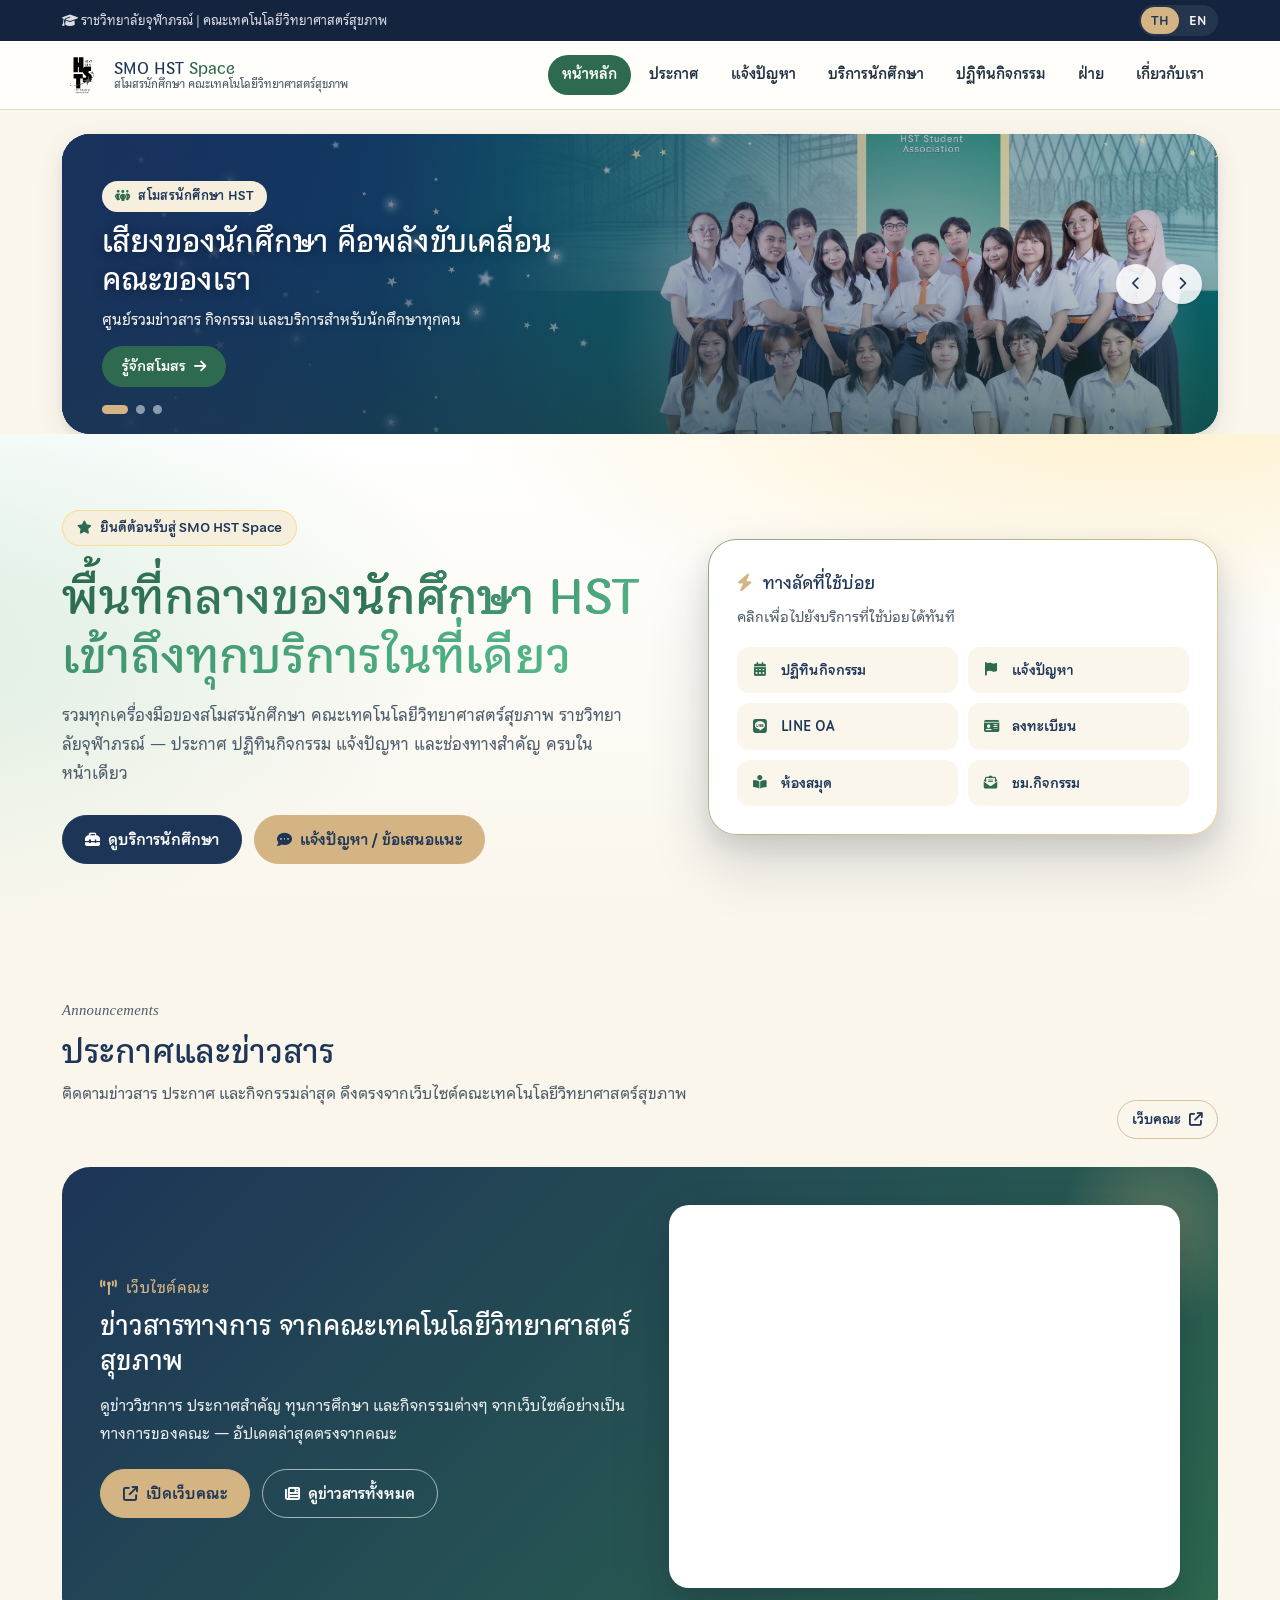
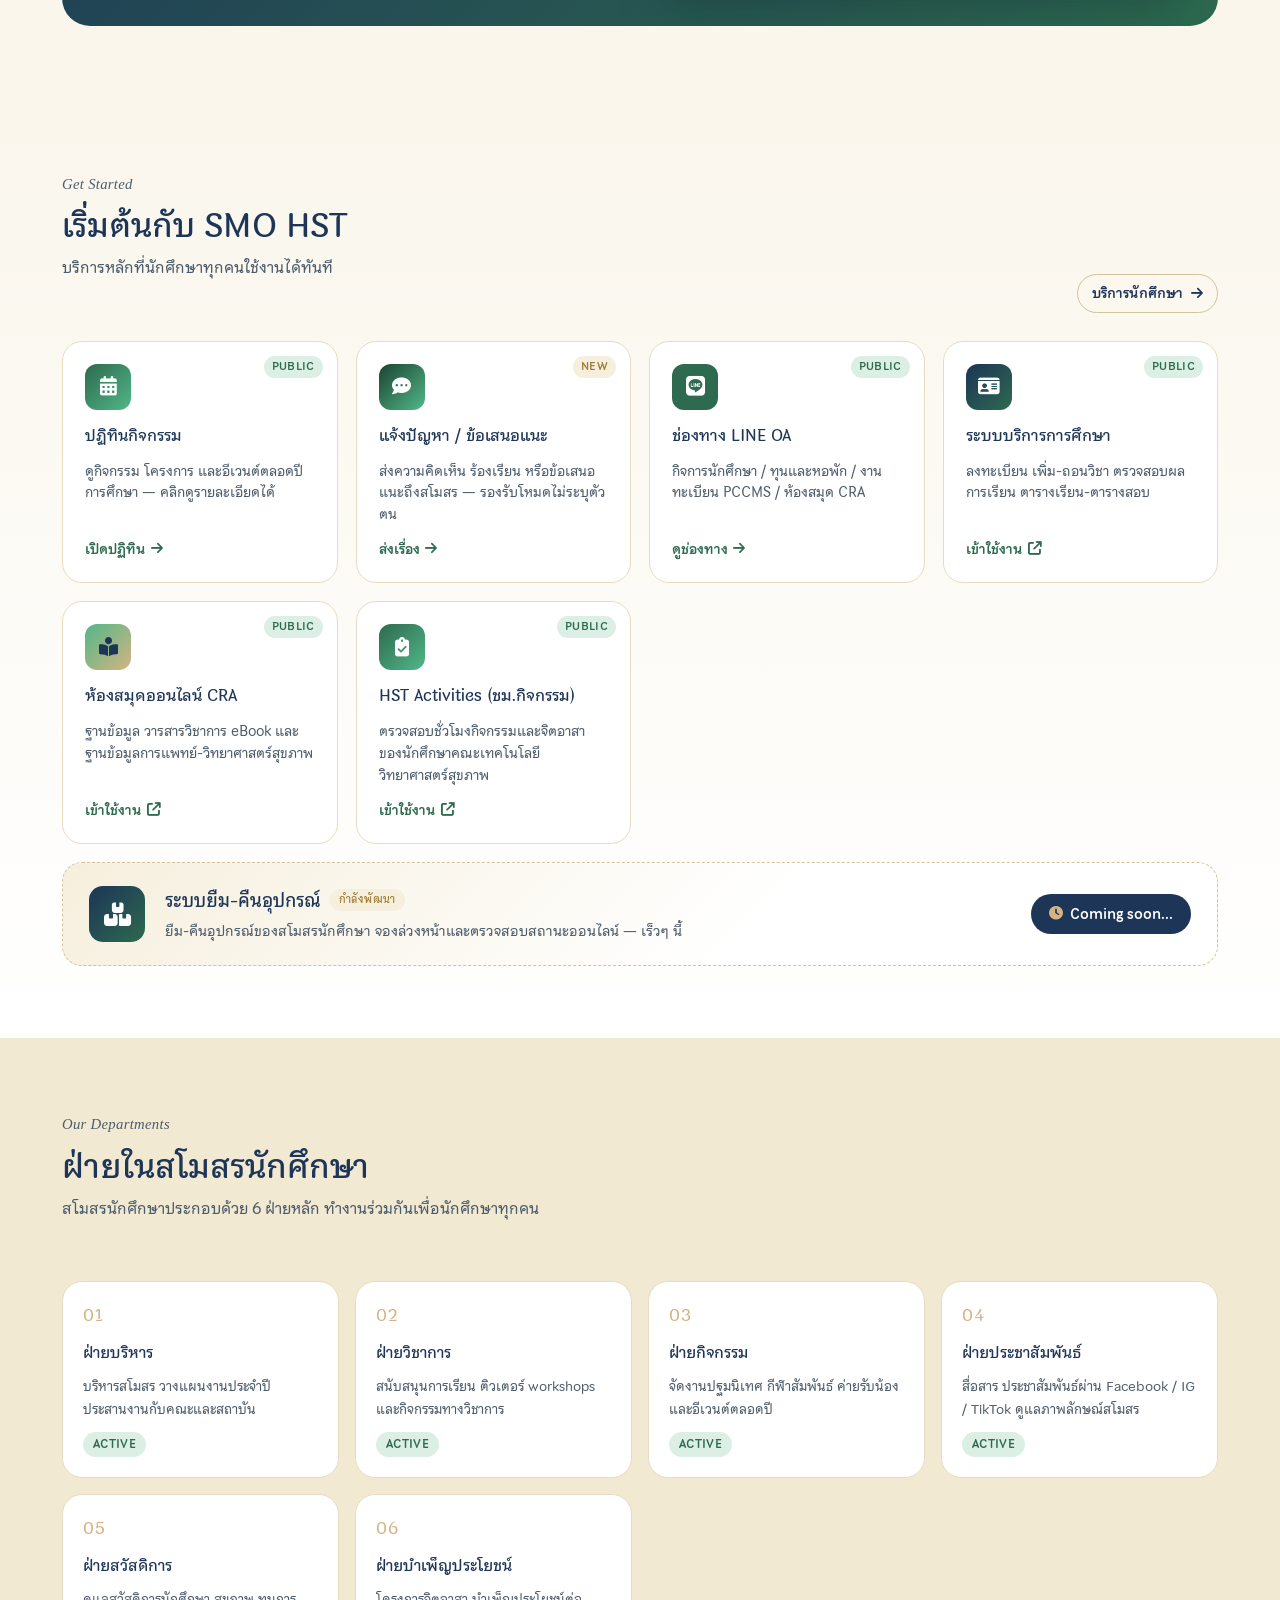
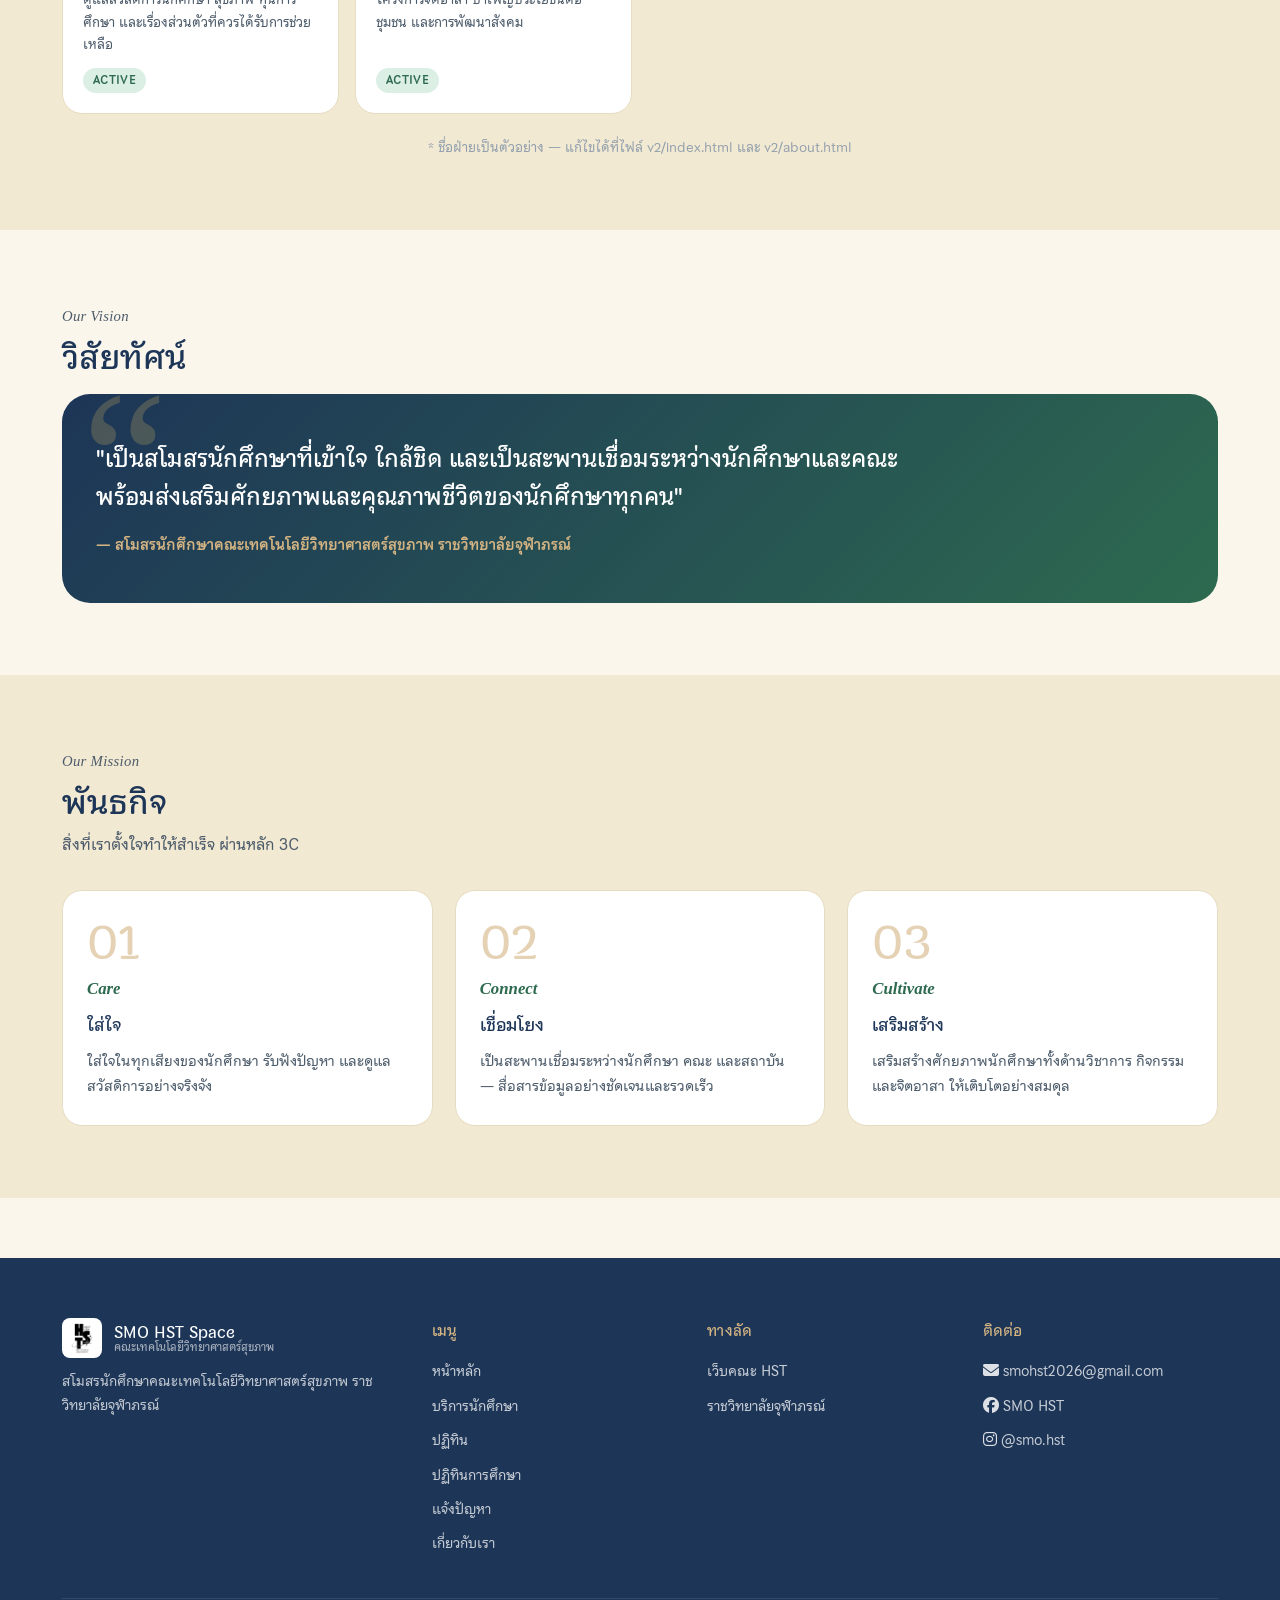
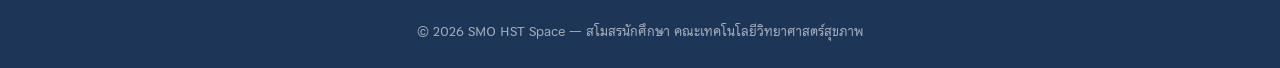
==== index.html @ af256c05 "Update asset paths and version numbers in index.html" ====
<!DOCTYPE html>
<html lang="th" data-lang="th">
<head>
  <meta charset="UTF-8" />
  <link rel="icon" type="image/png" href="assets/logo-smo-transparent.png" />
  <meta name="viewport" content="width=device-width, initial-scale=1.0" />
  <title>SMO HST Space — สโมสรนักศึกษา คณะเทคโนโลยีวิทยาศาสตร์สุขภาพ</title>
  <meta name="description" content="พอร์ทัลสโมสรนักศึกษา คณะเทคโนโลยีวิทยาศาสตร์สุขภาพ ราชวิทยาลัยจุฬาภรณ์ — ประกาศ เครื่องมือ ปฏิทินกิจกรรม และช่องทางแจ้งปัญหาถึงสโมสร" />
  <link rel="stylesheet" href="https://cdnjs.cloudflare.com/ajax/libs/font-awesome/6.4.2/css/all.min.css" />
  <link rel="stylesheet" href="css/portal.css?v=15" />
</head>
<body>

  <!-- ===== Ribbon (v1 link + lang) ===== -->
  <div class="ribbon">
    <div class="ribbon-inner">
      <span>
        <i class="fa-solid fa-graduation-cap"></i>
        <span class="th">ราชวิทยาลัยจุฬาภรณ์ | คณะเทคโนโลยีวิทยาศาสตร์สุขภาพ</span>
        <span class="en">Chulabhorn Royal Academy | Faculty of Health Science Technology</span>
      </span>
      <span style="display:flex; gap:14px; align-items:center;">
        <span class="ribbon-lang">
          <button data-lang-btn="th" class="active">TH</button>
          <button data-lang-btn="en">EN</button>
        </span>
      </span>
    </div>
  </div>

  <!-- ===== Header / Nav ===== -->
  <header class="portal-header">
    <div class="portal-nav">
      <a href="index.html" class="brand">
        <img src="assets/logo-smo-transparent.png" alt="SMO HST" />
        <span class="brand-text">
          <strong>SMO HST <span style="color:var(--green);">Space</span></strong>
          <small class="th">สโมสรนักศึกษา คณะเทคโนโลยีวิทยาศาสตร์สุขภาพ</small>
          <small class="en">Student Association, Faculty of HST</small>
        </span>
      </a>
      <nav class="nav-links" id="navLinks">
        <a href="index.html"><span class="th">หน้าหลัก</span><span class="en">Home</span></a>
        <a href="#announcements"><span class="th">ประกาศ</span><span class="en">Announcements</span></a>
        <a href="contact.html"><span class="th">แจ้งปัญหา</span><span class="en">Report</span></a>
        <a href="tools.html"><span class="th">บริการนักศึกษา</span><span class="en">Services</span></a>
        <a href="activities.html"><span class="th">ปฏิทินกิจกรรม</span><span class="en">Activities</span></a>
        <a href="#departments"><span class="th">ฝ่าย</span><span class="en">Departments</span></a>
        <a href="about.html"><span class="th">เกี่ยวกับเรา</span><span class="en">About</span></a>
      </nav>
      <button class="menu-btn" id="menuBtn" aria-label="Menu"><i class="fa-solid fa-bars"></i></button>
    </div>
  </header>

  <!-- ===== COMPACT SLIDE BANNER ===== -->
  <div class="container" style="margin-top: 24px;">
    <div class="slide-banner" id="slideBanner" aria-roledescription="carousel">
      <div class="slide-track">

        <!-- Slide 1 -->
        <div class="slide-item active" style="background-image:url('assets/hero/slide1.jpg');">
          <div class="slide-caption">
            <span class="slide-tag"><i class="fa-solid fa-people-group"></i> <span class="th">สโมสรนักศึกษา HST</span><span class="en">SMO HST</span></span>
            <h3 class="th">เสียงของนักศึกษา คือพลังขับเคลื่อนคณะของเรา</h3>
            <h3 class="en">The Voice of Students Drives Our Faculty Forward</h3>
            <p class="th">ศูนย์รวมข่าวสาร กิจกรรม และบริการสำหรับนักศึกษาทุกคน</p>
            <p class="en">Your hub for news, activities, and services</p>
            <a href="about.html" class="slide-cta"><span class="th">รู้จักสโมสร</span><span class="en">About Us</span> <i class="fa-solid fa-arrow-right"></i></a>
          </div>
        </div>

        <!-- Slide 2 -->
        <div class="slide-item" style="background-image:url('assets/hero/slide2.jpg');">
          <div class="slide-caption">
            <span class="slide-tag"><i class="fa-solid fa-bullhorn"></i> <span class="th">ประกาศและข่าวสาร</span><span class="en">Announcements</span></span>
            <h3 class="th">ยินดีต้อนรับนักศึกษาใหม่ Dek'69</h3>
            <h3 class="en">Welcome, Dek'69 Freshmen</h3>
            <p class="th">สู่รั้วราชวิทยาลัยจุฬาภรณ์ คณะเทคโนโลยีวิทยาศาสตร์สุขภาพ</p>
            <p class="en">To the Faculty of Health Science Technology, CRA</p>
            <a href="#announcements" class="slide-cta"><span class="th">ดูประกาศ</span><span class="en">See Announcements</span> <i class="fa-solid fa-arrow-right"></i></a>
          </div>
        </div>

        <!-- Slide 3 -->
        <div class="slide-item" style="background-image:url('assets/hero/slide3.jpg');">
          <div class="slide-caption">
            <span class="slide-tag"><i class="fa-solid fa-calendar-days"></i> <span class="th">กิจกรรมและโครงการ</span><span class="en">Activities</span></span>
            <h3 class="th">ร่วมเป็นส่วนหนึ่งของกิจกรรมสโมสร</h3>
            <h3 class="en">Be Part of HST Activities</h3>
            <p class="th">ค่ายรับน้อง วิชาการ กีฬาสุขภาพสัมพันธ์ และบำเพ็ญประโยชน์ตลอดปี</p>
            <p class="en">Welcome camps, academics, sports, and volunteering</p>
            <a href="activities.html" class="slide-cta"><span class="th">ปฏิทินกิจกรรม</span><span class="en">Activity Calendar</span> <i class="fa-solid fa-arrow-right"></i></a>
          </div>
        </div>

      </div>

      <button class="slide-arrow slide-prev" aria-label="Previous"><i class="fa-solid fa-chevron-left"></i></button>
      <button class="slide-arrow slide-next" aria-label="Next"><i class="fa-solid fa-chevron-right"></i></button>
      <div class="slide-dots" role="tablist" aria-label="Slides">
        <button class="slide-dot active" aria-label="Slide 1"></button>
        <button class="slide-dot" aria-label="Slide 2"></button>
        <button class="slide-dot" aria-label="Slide 3"></button>
      </div>
    </div>
  </div>

  <!-- ===== HERO ===== -->
  <section class="hero">
    <div class="container">
      <div class="hero-inner">
        <div>
          <span class="hero-badge">
            <i class="fa-solid fa-star"></i>
            <span class="th">ยินดีต้อนรับสู่ SMO HST Space</span>
            <span class="en">Welcome to SMO HST Space</span>
          </span>
          <h1>
            <span class="th">พื้นที่กลางของ<span>นักศึกษา HST</span><br />เข้าถึงทุกบริการในที่เดียว</span>
            <span class="en">Your <span>HST</span> Central Hub<br />All services in one place</span>
          </h1>
          <p class="lead th">
            รวมทุกเครื่องมือของสโมสรนักศึกษา คณะเทคโนโลยีวิทยาศาสตร์สุขภาพ ราชวิทยาลัยจุฬาภรณ์ — ประกาศ ปฏิทินกิจกรรม แจ้งปัญหา และช่องทางสำคัญ ครบในหน้าเดียว
          </p>
          <p class="lead en">
            All essential SMO HST tools in one space — announcements, activity calendar, issue reporting, and quick links to services you use every day.
          </p>
          <div class="hero-actions">
            <a href="tools.html" class="btn btn-primary">
              <i class="fa-solid fa-toolbox"></i>
              <span class="th">ดูบริการนักศึกษา</span><span class="en">Student Services</span>
            </a>
            <a href="contact.html" class="btn btn-accent">
              <i class="fa-solid fa-comment-dots"></i>
              <span class="th">แจ้งปัญหา / ข้อเสนอแนะ</span><span class="en">Report / Feedback</span>
            </a>
          </div>
        </div>

        <!-- Quick-access card -->
        <div class="hero-card">
          <h3>
            <i class="fa-solid fa-bolt" style="color:var(--yellow); margin-right:6px;"></i>
            <span class="th">ทางลัดที่ใช้บ่อย</span>
            <span class="en">Quick Access</span>
          </h3>
          <p class="th">คลิกเพื่อไปยังบริการที่ใช้บ่อยได้ทันที</p>
          <p class="en">Jump to the services you use most</p>
          <div class="quick-grid">
            <a href="activities.html" class="quick-item">
              <i class="fa-solid fa-calendar-days"></i>
              <span class="th">ปฏิทินกิจกรรม</span><span class="en">Calendar</span>
            </a>
            <a href="contact.html" class="quick-item">
              <i class="fa-solid fa-flag"></i>
              <span class="th">แจ้งปัญหา</span><span class="en">Report</span>
            </a>
            <a href="tools.html#line-oa" class="quick-item">
              <i class="fa-brands fa-line" style="color:var(--green) !important;"></i>
              <span class="th">LINE OA</span><span class="en">LINE OA</span>
            </a>
            <a href="services.html#registration" class="quick-item">
              <i class="fa-solid fa-id-card"></i>
              <span class="th">ลงทะเบียน</span><span class="en">Register</span>
            </a>
            <a href="services.html#library" class="quick-item">
              <i class="fa-solid fa-book-open-reader"></i>
              <span class="th">ห้องสมุด</span><span class="en">Library</span>
            </a>
            <a href="services.html#email" class="quick-item">
              <i class="fa-solid fa-envelope-open-text"></i>
              <span class="th">ชม.กิจกรรม</span><span class="en">Activity hrs</span>
            </a>
          </div>
        </div>
      </div>
    </div>
  </section>

  <!-- ===== ANNOUNCEMENTS ===== -->
  <section class="section" id="announcements">
    <div class="container">
      <div class="section-header">
        <div>
          <span class="section-eyebrow">Announcements</span>
          <h2 class="section-heading th">ประกาศและข่าวสาร</h2>
          <h2 class="section-heading en">News &amp; Announcements</h2>
          <p class="section-sub th">ติดตามข่าวสาร ประกาศ และกิจกรรมล่าสุด ดึงตรงจากเว็บไซต์คณะเทคโนโลยีวิทยาศาสตร์สุขภาพ</p>
          <p class="section-sub en">Latest news and announcements, pulled directly from the Faculty website</p>
        </div>
        <a href="https://hst.cra.ac.th/" target="_blank" rel="noopener" class="btn btn-outline btn-sm">
          <span class="th">เว็บคณะ</span><span class="en">Faculty Site</span> <i class="fa-solid fa-arrow-up-right-from-square"></i>
        </a>
      </div>

      <!-- ดึงข่าวจากเว็บไซต์คณะ (embed) เหมือนเวอร์ชันแรก -->
      <div class="fac-news">
        <div class="fac-news-text">
          <h3 class="th"><i class="fa-solid fa-tower-broadcast"></i> เว็บไซต์คณะ</h3>
          <h3 class="en"><i class="fa-solid fa-tower-broadcast"></i> Faculty Website</h3>
          <h2 class="th">ข่าวสารทางการ จากคณะเทคโนโลยีวิทยาศาสตร์สุขภาพ</h2>
          <h2 class="en">Official News from the Faculty of Health Science Technology</h2>
          <p class="th">ดูข่าววิชาการ ประกาศสำคัญ ทุนการศึกษา และกิจกรรมต่างๆ จากเว็บไซต์อย่างเป็นทางการของคณะ — อัปเดตล่าสุดตรงจากคณะ</p>
          <p class="en">Academic news, official announcements, scholarships, and events — straight from the faculty's official website.</p>
          <div class="fac-news-cta">
            <a href="https://hst.cra.ac.th/" target="_blank" rel="noopener" class="btn btn-primary">
              <i class="fa-solid fa-arrow-up-right-from-square"></i>
              <span class="th">เปิดเว็บคณะ</span><span class="en">Visit Faculty Site</span>
            </a>
            <a href="news.html" class="btn btn-outline">
              <i class="fa-solid fa-newspaper"></i>
              <span class="th">ดูข่าวสารทั้งหมด</span><span class="en">All News</span>
            </a>
          </div>
        </div>

        <div class="fac-news-frame" id="frameFaculty">
          <div class="frame-fallback">
            <i class="fa-solid fa-globe"></i>
            <p class="th"><strong>กำลังโหลดเว็บคณะ...</strong></p>
            <p class="en"><strong>Loading faculty site...</strong></p>
            <p class="th" style="font-size:0.85rem; margin-top:8px;">หากไม่แสดงผล <a href="https://hst.cra.ac.th/" target="_blank" rel="noopener" style="color:var(--green); font-weight:700;">คลิกที่นี่ →</a></p>
            <p class="en" style="font-size:0.85rem; margin-top:8px;">If not loading, <a href="https://hst.cra.ac.th/" target="_blank" rel="noopener" style="color:var(--green); font-weight:700;">click here →</a></p>
          </div>
          <iframe
            src="https://hst.cra.ac.th/"
            title="HST Faculty Website"
            loading="lazy"
            referrerpolicy="no-referrer-when-downgrade"
            sandbox="allow-same-origin allow-scripts allow-popups">
          </iframe>
        </div>
      </div>
    </div>
  </section>

  <!-- ===== START WITH SMO (Tools overview) ===== -->
  <section class="section" style="background: linear-gradient(180deg, var(--bg) 0%, #fff 100%);">
    <div class="container">
      <div class="section-header">
        <div>
          <span class="section-eyebrow">Get Started</span>
          <h2 class="section-heading th">เริ่มต้นกับ SMO HST</h2>
          <h2 class="section-heading en">Get Started with SMO HST</h2>
          <p class="section-sub th">บริการหลักที่นักศึกษาทุกคนใช้งานได้ทันที</p>
          <p class="section-sub en">Core services every student can access right now</p>
        </div>
        <a href="tools.html" class="btn btn-outline btn-sm">
          <span class="th">บริการนักศึกษา</span><span class="en">Student Services</span> <i class="fa-solid fa-arrow-right"></i>
        </a>
      </div>

      <div class="tool-grid">
        <a href="activities.html" class="tool-card" style="text-decoration:none; color:inherit;">
          <span class="tool-badge public">public</span>
          <div class="tool-icon"><i class="fa-solid fa-calendar-days"></i></div>
          <h3 class="tool-title th">ปฏิทินกิจกรรม</h3>
          <h3 class="tool-title en">Activity Calendar</h3>
          <p class="tool-desc th">ดูกิจกรรม โครงการ และอีเวนต์ตลอดปีการศึกษา — คลิกดูรายละเอียดได้</p>
          <p class="tool-desc en">Browse events all year — click any event for details</p>
          <span class="tool-link"><span class="th">เปิดปฏิทิน</span><span class="en">Open</span> <i class="fa-solid fa-arrow-right"></i></span>
        </a>

        <a href="contact.html" class="tool-card" style="text-decoration:none; color:inherit;">
          <span class="tool-badge new">new</span>
          <div class="tool-icon alt-purple"><i class="fa-solid fa-comment-dots"></i></div>
          <h3 class="tool-title th">แจ้งปัญหา / ข้อเสนอแนะ</h3>
          <h3 class="tool-title en">Report / Feedback</h3>
          <p class="tool-desc th">ส่งความคิดเห็น ร้องเรียน หรือข้อเสนอแนะถึงสโมสร — รองรับโหมดไม่ระบุตัวตน</p>
          <p class="tool-desc en">Submit feedback or complaints — anonymous mode supported</p>
          <span class="tool-link"><span class="th">ส่งเรื่อง</span><span class="en">Submit</span> <i class="fa-solid fa-arrow-right"></i></span>
        </a>

        <a href="tools.html#line-oa" class="tool-card" style="text-decoration:none; color:inherit;">
          <span class="tool-badge public">public</span>
          <div class="tool-icon alt-line"><i class="fa-brands fa-line"></i></div>
          <h3 class="tool-title th">ช่องทาง LINE OA</h3>
          <h3 class="tool-title en">LINE OA Channels</h3>
          <p class="tool-desc th">กิจการนักศึกษา / ทุนและหอพัก / งานทะเบียน PCCMS / ห้องสมุด CRA</p>
          <p class="tool-desc en">Student Affairs, Scholarships &amp; Dorm, Registration, Library</p>
          <span class="tool-link"><span class="th">ดูช่องทาง</span><span class="en">View</span> <i class="fa-solid fa-arrow-right"></i></span>
        </a>

        <a href="services.html#registration" class="tool-card" style="text-decoration:none; color:inherit;">
          <span class="tool-badge public">public</span>
          <div class="tool-icon alt-navy"><i class="fa-solid fa-id-card"></i></div>
          <h3 class="tool-title th">ระบบบริการการศึกษา</h3>
          <h3 class="tool-title en">Academic Services</h3>
          <p class="tool-desc th">ลงทะเบียน เพิ่ม-ถอนวิชา ตรวจสอบผลการเรียน ตารางเรียน-ตารางสอบ</p>
          <p class="tool-desc en">Register / drop courses, grades, class &amp; exam schedules</p>
          <span class="tool-link"><span class="th">เข้าใช้งาน</span><span class="en">Open</span> <i class="fa-solid fa-arrow-up-right-from-square"></i></span>
        </a>

        <a href="services.html#library" class="tool-card" style="text-decoration:none; color:inherit;">
          <span class="tool-badge public">public</span>
          <div class="tool-icon alt-yellow"><i class="fa-solid fa-book-open-reader"></i></div>
          <h3 class="tool-title th">ห้องสมุดออนไลน์ CRA</h3>
          <h3 class="tool-title en">CRA Online Library</h3>
          <p class="tool-desc th">ฐานข้อมูล วารสารวิชาการ eBook และฐานข้อมูลการแพทย์-วิทยาศาสตร์สุขภาพ</p>
          <p class="tool-desc en">Databases, journals, eBooks, health-science resources</p>
          <span class="tool-link"><span class="th">เข้าใช้งาน</span><span class="en">Open</span> <i class="fa-solid fa-arrow-up-right-from-square"></i></span>
        </a>

        <a href="services.html#email" class="tool-card" style="text-decoration:none; color:inherit;">
          <span class="tool-badge public">public</span>
          <div class="tool-icon"><i class="fa-solid fa-clipboard-check"></i></div>
          <h3 class="tool-title th">HST Activities (ชม.กิจกรรม)</h3>
          <h3 class="tool-title en">HST Activity Hours</h3>
          <p class="tool-desc th">ตรวจสอบชั่วโมงกิจกรรมและจิตอาสา ของนักศึกษาคณะเทคโนโลยีวิทยาศาสตร์สุขภาพ</p>
          <p class="tool-desc en">Check activity hours and volunteer credits</p>
          <span class="tool-link"><span class="th">เข้าใช้งาน</span><span class="en">Open</span> <i class="fa-solid fa-arrow-up-right-from-square"></i></span>
        </a>

        <!-- ระบบยืม-คืนอุปกรณ์ — แนวยาว (กำลังพัฒนา) -->
        <div class="tool-wide is-soon">
          <div class="tool-icon alt-navy"><i class="fa-solid fa-boxes-stacked"></i></div>
          <div class="wide-body">
            <h3>
              <span class="th">ระบบยืม-คืนอุปกรณ์</span><span class="en">Equipment Borrowing System</span>
              <span class="soon-tag th">กำลังพัฒนา</span><span class="soon-tag en">In development</span>
            </h3>
            <p class="th">ยืม-คืนอุปกรณ์ของสโมสรนักศึกษา จองล่วงหน้าและตรวจสอบสถานะออนไลน์ — เร็วๆ นี้</p>
            <p class="en">Borrow and return SMO equipment — reserve and track online, coming soon</p>
          </div>
          <span class="soon-badge">
            <i class="fa-solid fa-clock"></i>
            <span class="th">Coming soon...</span><span class="en">Coming soon...</span>
          </span>
        </div>
      </div>
    </div>
  </section>

  <!-- ===== DEPARTMENTS ===== -->
  <section class="section" id="departments" style="background: var(--bg-alt);">
    <div class="container">
      <div class="section-header">
        <div>
          <span class="section-eyebrow">Our Departments</span>
          <h2 class="section-heading th">ฝ่ายในสโมสรนักศึกษา</h2>
          <h2 class="section-heading en">SMO HST Departments</h2>
          <p class="section-sub th">สโมสรนักศึกษาประกอบด้วย 6 ฝ่ายหลัก ทำงานร่วมกันเพื่อนักศึกษาทุกคน</p>
          <p class="section-sub en">Six core departments working together for all students</p>
        </div>
      </div>

      <div class="dept-grid">
        <div class="dept-card">
          <span class="dept-num">01</span>
          <h4 class="dept-name th">ฝ่ายบริหาร</h4>
          <h4 class="dept-name en">Administration</h4>
          <p class="dept-desc th">บริหารสโมสร วางแผนงานประจำปี ประสานงานกับคณะและสถาบัน</p>
          <p class="dept-desc en">Governance, annual planning, coordination with faculty</p>
          <span class="dept-status">active</span>
        </div>
        <div class="dept-card">
          <span class="dept-num">02</span>
          <h4 class="dept-name th">ฝ่ายวิชาการ</h4>
          <h4 class="dept-name en">Academic</h4>
          <p class="dept-desc th">สนับสนุนการเรียน ติวเตอร์ workshops และกิจกรรมทางวิชาการ</p>
          <p class="dept-desc en">Study support, tutoring, workshops, academic events</p>
          <span class="dept-status">active</span>
        </div>
        <div class="dept-card">
          <span class="dept-num">03</span>
          <h4 class="dept-name th">ฝ่ายกิจกรรม</h4>
          <h4 class="dept-name en">Activities</h4>
          <p class="dept-desc th">จัดงานปฐมนิเทศ กีฬาสัมพันธ์ ค่ายรับน้อง และอีเวนต์ตลอดปี</p>
          <p class="dept-desc en">Orientation, sports, welcome camps, year-round events</p>
          <span class="dept-status">active</span>
        </div>
        <div class="dept-card">
          <span class="dept-num">04</span>
          <h4 class="dept-name th">ฝ่ายประชาสัมพันธ์</h4>
          <h4 class="dept-name en">Public Relations</h4>
          <p class="dept-desc th">สื่อสาร ประชาสัมพันธ์ผ่าน Facebook / IG / TikTok ดูแลภาพลักษณ์สโมสร</p>
          <p class="dept-desc en">Social media, communications, and brand identity</p>
          <span class="dept-status">active</span>
        </div>
        <div class="dept-card">
          <span class="dept-num">05</span>
          <h4 class="dept-name th">ฝ่ายสวัสดิการ</h4>
          <h4 class="dept-name en">Welfare</h4>
          <p class="dept-desc th">ดูแลสวัสดิการนักศึกษา สุขภาพ ทุนการศึกษา และเรื่องส่วนตัวที่ควรได้รับการช่วยเหลือ</p>
          <p class="dept-desc en">Student welfare, health, scholarships, personal support</p>
          <span class="dept-status">active</span>
        </div>
        <div class="dept-card">
          <span class="dept-num">06</span>
          <h4 class="dept-name th">ฝ่ายบำเพ็ญประโยชน์</h4>
          <h4 class="dept-name en">Volunteer &amp; Community</h4>
          <p class="dept-desc th">โครงการจิตอาสา บำเพ็ญประโยชน์ต่อชุมชน และการพัฒนาสังคม</p>
          <p class="dept-desc en">Volunteer projects, community service, social impact</p>
          <span class="dept-status">active</span>
        </div>
      </div>

      <p style="text-align:center; margin-top:22px; color:var(--text-3); font-size:0.85rem;">
        <span class="th">* ชื่อฝ่ายเป็นตัวอย่าง — แก้ไขได้ที่ไฟล์ v2/index.html และ v2/about.html</span>
        <span class="en">* Department names are placeholders — edit in v2/index.html &amp; v2/about.html</span>
      </p>
    </div>
  </section>

  <!-- ===== VISION QUOTE ===== -->
  <section class="section">
    <div class="container">
      <span class="section-eyebrow">Our Vision</span>
      <h2 class="section-heading th">วิสัยทัศน์</h2>
      <h2 class="section-heading en">Vision</h2>

      <div class="vision-quote mt-2">
        <blockquote class="th">
          "เป็นสโมสรนักศึกษาที่เข้าใจ ใกล้ชิด และเป็นสะพานเชื่อมระหว่างนักศึกษาและคณะ<br />
          พร้อมส่งเสริมศักยภาพและคุณภาพชีวิตของนักศึกษาทุกคน"
        </blockquote>
        <blockquote class="en">
          "To be a student association that understands, connects, and bridges<br />
          students and the faculty — empowering every student's potential and well-being."
        </blockquote>
        <cite class="th">— สโมสรนักศึกษาคณะเทคโนโลยีวิทยาศาสตร์สุขภาพ ราชวิทยาลัยจุฬาภรณ์</cite>
        <cite class="en">— SMO HST, Chulabhorn Royal Academy</cite>
      </div>
    </div>
  </section>

  <!-- ===== MISSION (3C style) ===== -->
  <section class="section" style="background: var(--bg-alt);">
    <div class="container">
      <span class="section-eyebrow">Our Mission</span>
      <h2 class="section-heading th">พันธกิจ</h2>
      <h2 class="section-heading en">Mission</h2>
      <p class="section-sub th">สิ่งที่เราตั้งใจทำให้สำเร็จ ผ่านหลัก 3C</p>
      <p class="section-sub en">What we set out to accomplish through our 3C principle</p>

      <div class="numbered mt-2">
        <div class="num-item">
          <div class="num-lg">01</div>
          <h4>Care</h4>
          <h3 class="th">ใส่ใจ</h3>
          <h3 class="en">Care</h3>
          <p class="th">ใส่ใจในทุกเสียงของนักศึกษา รับฟังปัญหา และดูแลสวัสดิการอย่างจริงจัง</p>
          <p class="en">Care for every student voice — listen, support, and act on their needs.</p>
        </div>
        <div class="num-item">
          <div class="num-lg">02</div>
          <h4>Connect</h4>
          <h3 class="th">เชื่อมโยง</h3>
          <h3 class="en">Connect</h3>
          <p class="th">เป็นสะพานเชื่อมระหว่างนักศึกษา คณะ และสถาบัน — สื่อสารข้อมูลอย่างชัดเจนและรวดเร็ว</p>
          <p class="en">Bridge students, faculty, and institution — clear and timely communication.</p>
        </div>
        <div class="num-item">
          <div class="num-lg">03</div>
          <h4>Cultivate</h4>
          <h3 class="th">เสริมสร้าง</h3>
          <h3 class="en">Cultivate</h3>
          <p class="th">เสริมสร้างศักยภาพนักศึกษาทั้งด้านวิชาการ กิจกรรม และจิตอาสา ให้เติบโตอย่างสมดุล</p>
          <p class="en">Cultivate student potential across academics, activities, and volunteerism.</p>
        </div>
      </div>
    </div>
  </section>

  <!-- ===== FOOTER ===== -->
  <footer class="portal-footer">
    <div class="container">
      <div class="footer-grid">
        <div class="footer-brand">
          <div class="brand" style="color:#fff;">
            <img src="assets/logo-smo-transparent.png" alt="SMO HST" style="background:#fff; border-radius:8px; padding:4px;" />
            <span class="brand-text">
              <strong>SMO HST Space</strong>
              <small class="th">คณะเทคโนโลยีวิทยาศาสตร์สุขภาพ</small>
              <small class="en">Faculty of Health Science Technology</small>
            </span>
          </div>
          <p class="th">สโมสรนักศึกษาคณะเทคโนโลยีวิทยาศาสตร์สุขภาพ ราชวิทยาลัยจุฬาภรณ์</p>
          <p class="en">HST Student Association, Chulabhorn Royal Academy</p>
        </div>
        <div class="footer-col">
          <h4 class="th">เมนู</h4>
          <h4 class="en">Menu</h4>
          <ul>
            <li><a href="index.html"><span class="th">หน้าหลัก</span><span class="en">Home</span></a></li>
            <li><a href="tools.html"><span class="th">บริการนักศึกษา</span><span class="en">Services</span></a></li>
            <li><a href="activities.html"><span class="th">ปฏิทิน</span><span class="en">Calendar</span></a></li>
            <li><a href="academic.html"><span class="th">ปฏิทินการศึกษา</span><span class="en">Academic Calendar</span></a></li>
            <li><a href="contact.html"><span class="th">แจ้งปัญหา</span><span class="en">Report</span></a></li>
            <li><a href="about.html"><span class="th">เกี่ยวกับเรา</span><span class="en">About</span></a></li>
          </ul>
        </div>
        <div class="footer-col">
          <h4 class="th">ทางลัด</h4>
          <h4 class="en">Quick Links</h4>
          <ul>
            <li><a href="https://hst.cra.ac.th" target="_blank" rel="noopener">เว็บคณะ HST</a></li>
            <li><a href="https://www.cra.ac.th" target="_blank" rel="noopener">ราชวิทยาลัยจุฬาภรณ์</a></li>
          </ul>
        </div>
        <div class="footer-col">
          <h4 class="th">ติดต่อ</h4>
          <h4 class="en">Contact</h4>
          <ul>
            <li><i class="fa-solid fa-envelope"></i> <a href="mailto:smohst2026@gmail.com">smohst2026@gmail.com</a></li>
            <li><i class="fa-brands fa-facebook"></i> <a href="https://www.facebook.com/smo.hst/" target="_blank" rel="noopener">SMO HST</a></li>
            <li><i class="fa-brands fa-instagram"></i> <a href="https://www.instagram.com/smo.hst/" target="_blank" rel="noopener">@smo.hst</a></li>
          </ul>
        </div>
      </div>
      <div class="footer-bottom">
        <span class="th">© 2026 SMO HST Space — สโมสรนักศึกษา คณะเทคโนโลยีวิทยาศาสตร์สุขภาพ</span>
        <span class="en">© 2026 SMO HST Space — Student Association, Faculty of HST</span>
      </div>
    </div>
  </footer>

  <script src="js/portal.js?v=15"></script>
</body>
</html>
---- css/portal.css ----
/* =====================================================================
   portal.css — SMO HST v2 (Portal-style redesign)
   inspired by MDKKU SAMO Portal, keeping HST colors (green/navy/yellow)
   ===================================================================== */

/* ---------- LOCAL FONT (reuse from v1 assets/fonts/) ---------- */
@font-face { font-family: "IBM Plex Sans Thai"; src: url("../../assets/fonts/IBMPlexSansThai-Light.ttf")     format("truetype"); font-weight: 300; font-display: swap; }
@font-face { font-family: "IBM Plex Sans Thai"; src: url("../../assets/fonts/IBMPlexSansThai-Regular.ttf")   format("truetype"); font-weight: 400; font-display: swap; }
@font-face { font-family: "IBM Plex Sans Thai"; src: url("../../assets/fonts/IBMPlexSansThai-Medium.ttf")    format("truetype"); font-weight: 500; font-display: swap; }
@font-face { font-family: "IBM Plex Sans Thai"; src: url("../../assets/fonts/IBMPlexSansThai-SemiBold.ttf")  format("truetype"); font-weight: 600; font-display: swap; }
@font-face { font-family: "IBM Plex Sans Thai"; src: url("../../assets/fonts/IBMPlexSansThai-Bold.ttf")      format("truetype"); font-weight: 700; font-display: swap; }

/* ---------- CHULABHORN LIKIT (ฟอนต์ราชวิทยาลัยจุฬาภรณ์) ----------
   ไฟล์จริงอยู่ที่ v2/webfont/  (Text = เนื้อความ, Display = หัวข้อ) */

/* Chulabhorn Likit Text — เนื้อความ (light/regular/medium/bold) */
@font-face {
  font-family: "Chulabhorn Likit";
  src: url("../webfont/chulabhornlikittext-light.woff2") format("woff2"),
       url("../webfont/chulabhornlikittext-light.woff")  format("woff");
  font-weight: 300; font-display: swap;
}
@font-face {
  font-family: "Chulabhorn Likit";
  src: url("../webfont/chulabhornlikittext-regular.woff2") format("woff2"),
       url("../webfont/chulabhornlikittext-regular.woff")  format("woff");
  font-weight: 400; font-display: swap;
}
@font-face {
  font-family: "Chulabhorn Likit";
  src: url("../webfont/chulabhornlikittext-medium.woff2") format("woff2"),
       url("../webfont/chulabhornlikittext-medium.woff")  format("woff");
  font-weight: 500; font-display: swap;
}
@font-face {
  font-family: "Chulabhorn Likit";
  src: url("../webfont/chulabhornlikittext-bold.woff2") format("woff2"),
       url("../webfont/chulabhornlikittext-bold.woff")  format("woff");
  font-weight: 700; font-display: swap;
}

/* Chulabhorn Likit Display — หัวข้อ/แบรนด์ (medium + ใช้ต่อเนื่องถึง bold) */
@font-face {
  font-family: "Chulabhorn Likit Display";
  src: url("../webfont/chulabhornlikitdisplay-medium.woff2") format("woff2"),
       url("../webfont/chulabhornlikitdisplay-medium.woff")  format("woff");
  font-weight: 500 700; font-display: swap;
}

/* ---------- ROOT VARIABLES ---------- */
:root {
  /* ===== GREEN · CREAM · NAVY palette =====
     เขียว = สีหลัก / น้ำเงิน = หัวข้อ-ส่วนเข้ม / ครีม = พื้นหลัง-ไฮไลต์นุ่ม */
  --navy: #1d3557;        /* น้ำเงินเข้ม (หัวข้อ, footer, ส่วนเข้ม) */
  --navy-2: #14243f;      /* น้ำเงินเข้มสุด */
  --green: #2d6a4f;       /* เขียวหลัก */
  --green-2: #1b4332;     /* เขียวเข้ม */
  --accent: #52b788;      /* เขียวกลาง */
  --yellow: #d4b483;      /* ครีมทอง (accent อ่อน — num badge, ไฮไลต์) */
  --yellow-soft: #f6efdd; /* ครีมนุ่ม (พื้นหลังไฮไลต์) */
  --white: #ffffff;

  /* Portal palette (โทนครีม-ขาว) */
  --bg: #faf6ec;          /* ครีมอ่อน (พื้นหลังหลัก) */
  --bg-alt: #f2e9d3;      /* ครีมเข้มขึ้น (สลับ section) */
  --surface: #ffffff;     /* การ์ดขาวบนพื้นครีม */
  --surface-elev: #ffffff;
  --border: #e7dcc2;      /* ขอบครีม */
  --border-strong: #d3c39c;
  --text: #223140;        /* น้ำเงินเข้มเกือบดำ (ตัวอักษร) */
  --text-2: #4d5c6b;      /* น้ำเงินเทา */
  --text-3: #93a0ad;      /* น้ำเงินเทาอ่อน */
  --muted: #6b7787;

  /* Category / status colors — ใช้เฉดเขียว/น้ำเงิน/ครีม */
  --info: #1d3557;
  --info-bg: #e4e9f2;
  --success: #2d6a4f;
  --success-bg: #dcefe4;
  --warn: #9c7b32;
  --warn-bg: #f6efdd;
  --danger: #1d3557;
  --danger-bg: #e4e9f2;
  --purple: #2d6a4f;
  --purple-bg: #e7f4ed;
  --pink: #2d6a4f;
  --pink-bg: #e7f4ed;

  /* Radius / shadow */
  --r-sm: 8px;
  --r-md: 14px;
  --r-lg: 20px;
  --r-xl: 28px;
  --sh-sm: 0 1px 2px rgba(15,23,42,0.05), 0 1px 3px rgba(15,23,42,0.08);
  --sh-md: 0 4px 10px rgba(15,23,42,0.06), 0 10px 30px rgba(15,23,42,0.08);
  --sh-lg: 0 10px 24px rgba(15,23,42,0.10), 0 30px 60px rgba(15,23,42,0.15);

  /* Motion */
  --tr: 0.22s ease;
  --tr-slow: 0.4s cubic-bezier(.2,.7,.2,1);

  /* เนื้อความ ใช้ Chulabhorn Likit Text; หัวข้อ ใช้ Chulabhorn Likit Display */
  --font-thai: "Chulabhorn Likit", "IBM Plex Sans Thai", "Noto Sans Thai", system-ui, -apple-system, "Segoe UI", sans-serif;
  --font-display: "Chulabhorn Likit Display", "Chulabhorn Likit", "IBM Plex Sans Thai", sans-serif;

  --header-h: 68px;
  --max-w: 1200px;
}

/* ---------- RESET ---------- */
*,*::before,*::after { box-sizing: border-box; margin: 0; padding: 0; }
html { scroll-behavior: smooth; }
body {
  font-family: var(--font-thai);
  color: var(--text);
  background: var(--bg);
  line-height: 1.65;
  font-size: 16px;
  -webkit-font-smoothing: antialiased;
  overflow-x: hidden;
}
img,svg,video { max-width: 100%; display: block; }
a { color: var(--green); text-decoration: none; transition: color var(--tr); }
a:hover { color: var(--accent); }
ul { list-style: none; }
button { font-family: inherit; cursor: pointer; border: none; background: none; color: inherit; }
h1,h2,h3,h4,h5,h6,p,span,a,li,strong,em,small,label { overflow-wrap: break-word; word-break: break-word; }

/* ---------- TOP RIBBON (v1 link) ---------- */
.ribbon {
  background: var(--navy-2);
  color: rgba(255,255,255,0.85);
  font-size: 0.8rem;
  padding: 5px 0;
}
.ribbon-inner {
  max-width: var(--max-w);
  margin: 0 auto;
  padding: 0 22px;
  display: flex;
  justify-content: space-between;
  align-items: center;
  gap: 14px;
  flex-wrap: wrap;
}
.ribbon a { color: var(--yellow); font-weight: 600; }
.ribbon-lang { display: inline-flex; background: rgba(255,255,255,0.08); border-radius: 999px; padding: 2px; }
.ribbon-lang button { color: #fff; padding: 3px 10px; font-size: 0.78rem; font-weight: 600; border-radius: 999px; }
.ribbon-lang button.active { background: var(--yellow); color: var(--navy); }

/* ---------- HEADER / NAV ---------- */
.portal-header {
  background: rgba(255,255,255,0.85);
  backdrop-filter: saturate(180%) blur(12px);
  -webkit-backdrop-filter: saturate(180%) blur(12px);
  border-bottom: 1px solid var(--border);
  position: sticky;
  top: 0;
  z-index: 100;
}
.portal-nav {
  max-width: var(--max-w);
  margin: 0 auto;
  padding: 0 22px;
  height: var(--header-h);
  display: flex;
  align-items: center;
  justify-content: space-between;
  gap: 18px;
}
.brand {
  display: flex;
  align-items: center;
  gap: 12px;
  font-family: var(--font-display);
  font-weight: 700;
  color: var(--navy);
  flex-shrink: 0;
}
.brand img { width: 40px; height: 40px; object-fit: contain; }
.brand-text { display: flex; flex-direction: column; line-height: 1.15; }
.brand-text strong { font-size: 1rem; color: var(--navy); letter-spacing: .2px; }
.brand-text small { font-size: 0.7rem; color: var(--text-2); font-weight: 500; }

.nav-links { display: flex; align-items: center; gap: 4px; }
.nav-links a {
  color: var(--text);
  padding: 8px 14px;
  font-weight: 600;
  font-size: 0.9rem;
  border-radius: 999px;
  transition: all var(--tr);
}
.nav-links a:hover { background: var(--bg-alt); color: var(--green); }
.nav-links a.active { color: var(--white); background: var(--green); }

.menu-btn {
  display: none;
  width: 40px; height: 40px;
  border-radius: 10px;
  background: var(--bg-alt);
  color: var(--navy);
  align-items: center;
  justify-content: center;
  font-size: 1.2rem;
}

@media (max-width: 1024px) {
  .menu-btn { display: inline-flex; }
  .nav-links {
    position: fixed;
    top: var(--header-h);
    right: -100%;
    width: 82%;
    max-width: 320px;
    height: calc(100vh - var(--header-h));
    background: var(--white);
    border-left: 1px solid var(--border);
    flex-direction: column;
    align-items: flex-start;
    padding: 18px;
    gap: 2px;
    transition: right var(--tr-slow);
    box-shadow: var(--sh-lg);
    overflow-y: auto;
  }
  .nav-links.open { right: 0; }
  .nav-links a { width: 100%; border-radius: 10px; padding: 12px 14px; }
}

/* ---------- LAYOUT ---------- */
.container { max-width: var(--max-w); margin: 0 auto; padding: 0 22px; }
.section { padding: 72px 0; }
.section-sm { padding: 40px 0; }

.section-eyebrow {
  display: inline-block;
  font-family: "Georgia", serif;
  font-style: italic;
  font-size: 0.92rem;
  color: var(--text-2);
  margin-bottom: 8px;
  letter-spacing: .3px;
}
.section-heading {
  font-family: var(--font-display);
  font-size: clamp(1.6rem, 3vw, 2.1rem);
  color: var(--navy);
  font-weight: 700;
  line-height: 1.25;
  margin-bottom: 8px;
}
.section-sub {
  color: var(--text-2);
  font-size: 1rem;
  max-width: 720px;
  margin-bottom: 32px;
}
.section-header {
  display: flex;
  align-items: flex-end;
  justify-content: space-between;
  gap: 20px;
  flex-wrap: wrap;
  margin-bottom: 28px;
}

/* ---------- HERO ---------- */
.hero {
  padding: 76px 0 60px;
  background:
    radial-gradient(1200px 400px at 90% -10%, rgba(255,209,102,0.35), transparent 60%),
    radial-gradient(1000px 500px at -10% 40%, rgba(82,183,136,0.20), transparent 60%),
    linear-gradient(180deg, #ffffff 0%, var(--bg) 100%);
  position: relative;
  overflow: hidden;
}
.hero-inner {
  display: grid;
  grid-template-columns: 1.15fr 1fr;
  gap: 60px;
  align-items: center;
}
@media (max-width: 900px) { .hero-inner { grid-template-columns: 1fr; gap: 36px; } }
.hero-badge {
  display: inline-flex;
  align-items: center;
  gap: 8px;
  background: var(--yellow-soft);
  color: var(--navy);
  border: 1px solid rgba(255,209,102,0.6);
  padding: 6px 14px;
  border-radius: 999px;
  font-size: 0.82rem;
  font-weight: 700;
  margin-bottom: 20px;
}
.hero-badge i { color: var(--green); }
.hero h1 {
  font-family: var(--font-display);
  font-size: clamp(1.9rem, 4.2vw, 3.1rem);
  color: var(--navy);
  line-height: 1.2;
  font-weight: 800;
  margin-bottom: 16px;
}
.hero h1 span { background: linear-gradient(120deg, var(--green), var(--accent)); -webkit-background-clip: text; -webkit-text-fill-color: transparent; background-clip: text; }
.hero p.lead {
  color: var(--text-2);
  font-size: 1.05rem;
  line-height: 1.75;
  margin-bottom: 26px;
  max-width: 560px;
}
.hero-actions { display: flex; gap: 12px; flex-wrap: wrap; }

.hero-card {
  background: var(--white);
  border: 1px solid var(--border);
  border-radius: var(--r-xl);
  padding: 28px;
  box-shadow: var(--sh-lg);
  position: relative;
}
.hero-card::before {
  content: "";
  position: absolute;
  inset: -1px;
  border-radius: inherit;
  padding: 1px;
  background: linear-gradient(135deg, rgba(45,106,79,0.5), rgba(255,209,102,0.5));
  -webkit-mask: linear-gradient(#000 0 0) content-box, linear-gradient(#000 0 0);
  -webkit-mask-composite: xor; mask-composite: exclude;
  pointer-events: none;
}
.hero-card h3 { font-family: var(--font-display); color: var(--navy); font-size: 1.1rem; margin-bottom: 8px; }
.hero-card p { color: var(--text-2); font-size: 0.92rem; margin-bottom: 18px; }
.hero-card .quick-grid {
  display: grid;
  grid-template-columns: repeat(2, 1fr);
  gap: 10px;
}
.hero-card .quick-item {
  display: flex;
  align-items: center;
  gap: 10px;
  padding: 12px;
  background: var(--bg);
  border-radius: 12px;
  color: var(--navy);
  font-size: 0.85rem;
  font-weight: 600;
  transition: all var(--tr);
}
.hero-card .quick-item i { color: var(--green); width: 22px; text-align: center; }
.hero-card .quick-item:hover { background: var(--yellow-soft); transform: translateY(-2px); }

/* ---------- COMPACT SLIDE BANNER (option 2) ---------- */
.slide-banner {
  position: relative;
  width: 100%;
  height: 300px;
  border-radius: var(--r-xl);
  overflow: hidden;
  box-shadow: var(--sh-md);
  background: var(--navy);
  isolation: isolate;
}
.slide-track { position: absolute; inset: 0; }
.slide-item {
  position: absolute;
  inset: 0;
  opacity: 0;
  visibility: hidden;
  transition: opacity 0.8s ease, visibility 0.8s;
  background-size: cover;
  background-position: center;
  z-index: 1;
}
.slide-item.active { opacity: 1; visibility: visible; z-index: 2; }
/* overlay ให้ตัวอักษรอ่านง่าย: น้ำเงินเข้ม → โปร่ง + แต้มเขียว */
.slide-item::before {
  content: "";
  position: absolute; inset: 0;
  background:
    linear-gradient(90deg, rgba(29,53,87,0.85) 0%, rgba(29,53,87,0.45) 45%, rgba(29,53,87,0.15) 100%),
    linear-gradient(180deg, transparent 40%, rgba(27,67,50,0.55) 100%);
  z-index: 1;
}
.slide-caption {
  position: absolute;
  left: 0; bottom: 0; top: 0;
  z-index: 3;
  display: flex;
  flex-direction: column;
  justify-content: center;
  gap: 10px;
  max-width: 560px;
  padding: 32px 40px;
  color: #fff;
}
.slide-caption .slide-tag {
  display: inline-flex;
  align-items: center;
  gap: 7px;
  align-self: flex-start;
  background: var(--yellow-soft);
  color: var(--navy);
  padding: 5px 13px;
  border-radius: 999px;
  font-size: 0.78rem;
  font-weight: 700;
  letter-spacing: .3px;
}
.slide-caption .slide-tag i { color: var(--green); }
.slide-caption h3 {
  font-family: var(--font-display);
  font-size: clamp(1.3rem, 2.6vw, 1.9rem);
  font-weight: 800;
  line-height: 1.25;
  text-shadow: 0 2px 12px rgba(0,0,0,0.35);
}
.slide-caption p {
  font-size: 0.95rem;
  opacity: 0.95;
  line-height: 1.6;
  text-shadow: 0 1px 8px rgba(0,0,0,0.35);
}
.slide-caption .slide-cta {
  align-self: flex-start;
  margin-top: 4px;
  display: inline-flex;
  align-items: center;
  gap: 8px;
  background: var(--green);
  color: #fff;
  padding: 9px 20px;
  border-radius: 999px;
  font-size: 0.88rem;
  font-weight: 600;
  transition: all var(--tr);
}
.slide-caption .slide-cta:hover { background: var(--white); color: var(--navy); transform: translateY(-2px); }

/* Arrows */
.slide-arrow {
  position: absolute;
  top: 50%;
  transform: translateY(-50%);
  width: 40px; height: 40px;
  border-radius: 50%;
  background: rgba(255,255,255,0.85);
  color: var(--navy);
  display: grid; place-items: center;
  cursor: pointer;
  z-index: 6;
  transition: all var(--tr);
  box-shadow: var(--sh-sm);
}
.slide-arrow:hover { background: var(--yellow-soft); transform: translateY(-50%) scale(1.08); }
.slide-prev { right: 62px; }
.slide-next { right: 16px; }

/* Dots */
.slide-dots {
  position: absolute;
  left: 40px; bottom: 20px;
  display: flex;
  gap: 8px;
  z-index: 6;
}
.slide-dot {
  width: 9px; height: 9px;
  border-radius: 50%;
  background: rgba(255,255,255,0.5);
  border: none;
  cursor: pointer;
  transition: all var(--tr);
  padding: 0;
}
.slide-dot.active { background: var(--yellow); width: 26px; border-radius: 5px; }

@media (max-width: 768px) {
  .slide-banner { height: 340px; border-radius: var(--r-lg); }
  .slide-caption { max-width: none; padding: 26px 24px 46px; justify-content: flex-end; }
  .slide-item::before {
    background:
      linear-gradient(180deg, rgba(29,53,87,0.25) 0%, rgba(29,53,87,0.55) 55%, rgba(29,53,87,0.9) 100%);
  }
  .slide-arrow { display: none; }
  .slide-dots { left: 24px; bottom: 16px; }
}

/* ---------- BUTTONS ---------- */
.btn {
  display: inline-flex; align-items: center; gap: 8px;
  padding: 11px 22px;
  border-radius: 999px;
  font-weight: 600;
  font-size: 0.95rem;
  border: 1.5px solid transparent;
  transition: all var(--tr);
  cursor: pointer;
  font-family: inherit;
}
.btn-primary { background: var(--navy); color: #fff; border-color: var(--navy); }
.btn-primary:hover { background: var(--navy-2); color: #fff; transform: translateY(-2px); box-shadow: var(--sh-md); }
.btn-accent { background: var(--yellow); color: var(--navy); border-color: var(--yellow); }
.btn-accent:hover { background: var(--white); color: var(--navy); border-color: var(--navy); transform: translateY(-2px); }
.btn-outline { background: transparent; color: var(--navy); border-color: var(--border-strong); }
.btn-outline:hover { background: var(--white); border-color: var(--navy); }
.btn-ghost { background: var(--bg-alt); color: var(--navy); }
.btn-ghost:hover { background: var(--yellow-soft); }
.btn-sm { padding: 7px 14px; font-size: 0.85rem; }

/* ---------- CARDS: TOOL / ANNOUNCEMENT / DEPARTMENT ---------- */
.tool-grid {
  display: grid;
  grid-template-columns: repeat(auto-fit, minmax(260px, 1fr));
  gap: 18px;
}
.tool-card {
  background: var(--surface);
  border: 1px solid var(--border);
  border-radius: var(--r-lg);
  padding: 22px;
  transition: all var(--tr);
  display: flex; flex-direction: column;
  gap: 12px;
  position: relative;
  overflow: hidden;
}
.tool-card:hover { transform: translateY(-4px); box-shadow: var(--sh-md); border-color: var(--green); }
.tool-card::after {
  content: "";
  position: absolute;
  left: 0; right: 0; top: 0;
  height: 3px;
  background: linear-gradient(90deg, var(--green), var(--yellow));
  transform: scaleX(0);
  transform-origin: left;
  transition: transform var(--tr);
}
.tool-card:hover::after { transform: scaleX(1); }
.tool-icon {
  width: 46px; height: 46px;
  border-radius: 12px;
  background: linear-gradient(135deg, var(--green), var(--accent));
  color: #fff;
  display: grid; place-items: center;
  font-size: 1.2rem;
  flex-shrink: 0;
}
.tool-icon.alt-yellow { background: linear-gradient(135deg, var(--accent), var(--yellow)); color: var(--navy); }
.tool-icon.alt-navy { background: linear-gradient(135deg, var(--navy), var(--green)); }
.tool-icon.alt-purple { background: linear-gradient(135deg, var(--green-2), var(--accent)); }
.tool-icon.alt-line { background: var(--green); }
.tool-title { font-family: var(--font-display); color: var(--navy); font-size: 1.02rem; font-weight: 700; margin: 0; }
.tool-desc { color: var(--text-2); font-size: 0.88rem; line-height: 1.55; flex-grow: 1; margin: 0; }
.tool-link {
  align-self: flex-start;
  color: var(--green);
  font-weight: 600;
  font-size: 0.85rem;
  display: inline-flex; align-items: center; gap: 5px;
}
.tool-link:hover { color: var(--navy); gap: 8px; }
.tool-badge {
  position: absolute;
  top: 14px; right: 14px;
  padding: 2px 8px;
  font-size: 0.68rem;
  font-weight: 700;
  border-radius: 999px;
  letter-spacing: .3px;
  text-transform: uppercase;
}
.tool-badge.public { background: var(--success-bg); color: var(--success); }
.tool-badge.soon { background: var(--bg-alt); color: var(--text-2); }
.tool-badge.new { background: var(--warn-bg); color: var(--warn); }

/* ---------- ANNOUNCEMENT BOARD ---------- */
.board {
  background: var(--surface);
  border: 1px solid var(--border);
  border-radius: var(--r-lg);
  overflow: hidden;
}
.board-head {
  padding: 18px 22px;
  border-bottom: 1px solid var(--border);
  display: flex; justify-content: space-between; align-items: center;
  gap: 12px;
}
.board-head h3 { font-family: var(--font-display); color: var(--navy); font-size: 1.05rem; margin: 0; }
.announce {
  padding: 18px 22px;
  border-bottom: 1px solid var(--border);
  display: flex;
  gap: 14px;
  align-items: flex-start;
  transition: background var(--tr);
}
.announce:last-child { border-bottom: none; }
.announce:hover { background: var(--bg); }
.announce-date {
  flex-shrink: 0;
  width: 56px;
  text-align: center;
  background: var(--yellow-soft);
  color: var(--navy);
  border-radius: 10px;
  padding: 8px 4px;
  line-height: 1.1;
}
.announce-date strong { display: block; font-size: 1.3rem; font-weight: 800; }
.announce-date span { font-size: 0.65rem; font-weight: 600; text-transform: uppercase; letter-spacing: .5px; opacity: .85; }
.announce-body { flex: 1; min-width: 0; }
.announce-body h4 { font-family: var(--font-display); color: var(--navy); font-size: 0.98rem; margin-bottom: 4px; line-height: 1.4; }
.announce-body p { color: var(--text-2); font-size: 0.86rem; margin: 0; }
.announce-tag {
  display: inline-block;
  font-size: 0.7rem;
  font-weight: 700;
  padding: 2px 8px;
  border-radius: 999px;
  background: var(--info-bg);
  color: var(--info);
  margin-top: 6px;
  text-transform: uppercase;
  letter-spacing: .4px;
}

/* ---------- WIDE SERVICE CARD (แนวยาวเต็มความกว้าง เช่น coming soon) ---------- */
.tool-wide {
  grid-column: 1 / -1;              /* กินเต็มความกว้างของ grid */
  display: flex;
  align-items: center;
  gap: 20px;
  background: var(--surface);
  border: 1.5px dashed var(--border-strong);
  border-radius: var(--r-lg);
  padding: 22px 26px;
  transition: all var(--tr);
  position: relative;
  overflow: hidden;
}
.tool-wide.is-soon { background: linear-gradient(135deg, var(--yellow-soft) 0%, var(--surface) 60%); }
.tool-wide:hover { border-color: var(--green); box-shadow: var(--sh-sm); }
.tool-wide .tool-icon { width: 56px; height: 56px; font-size: 1.5rem; border-radius: 14px; }
.tool-wide .wide-body { flex: 1; min-width: 0; }
.tool-wide .wide-body h3 {
  font-family: var(--font-display);
  color: var(--navy);
  font-size: 1.15rem;
  font-weight: 700;
  margin: 0 0 4px;
  display: flex; align-items: center; gap: 10px; flex-wrap: wrap;
}
.tool-wide .wide-body p { color: var(--text-2); font-size: 0.9rem; margin: 0; }
.tool-wide .soon-badge {
  flex-shrink: 0;
  display: inline-flex;
  align-items: center;
  gap: 7px;
  background: var(--navy);
  color: #fff;
  padding: 9px 18px;
  border-radius: 999px;
  font-size: 0.85rem;
  font-weight: 700;
  white-space: nowrap;
}
.tool-wide .soon-badge i { color: var(--yellow); }
.tool-wide .soon-tag {
  font-size: 0.68rem;
  font-weight: 700;
  text-transform: uppercase;
  letter-spacing: .4px;
  background: var(--warn-bg);
  color: var(--warn);
  padding: 2px 9px;
  border-radius: 999px;
}
@media (max-width: 600px) {
  .tool-wide { flex-direction: column; text-align: center; gap: 14px; }
  .tool-wide .soon-badge { width: 100%; justify-content: center; }
}

/* ---------- FACULTY NEWS (embed จากเว็บคณะ เหมือน v1) ---------- */
.fac-news {
  display: grid;
  grid-template-columns: 1.05fr 1fr;
  gap: 32px;
  align-items: center;
  background: linear-gradient(135deg, var(--navy) 0%, var(--green) 100%);
  color: #fff;
  border-radius: var(--r-xl);
  padding: 38px;
  position: relative;
  overflow: hidden;
}
.fac-news::before {
  content: "";
  position: absolute;
  top: -40px; right: -40px;
  width: 200px; height: 200px;
  background: radial-gradient(circle, rgba(212,180,131,0.30) 0%, transparent 70%);
  pointer-events: none;
}
@media (max-width: 860px) { .fac-news { grid-template-columns: 1fr; gap: 24px; padding: 28px 22px; } }
.fac-news-text h3 {
  font-family: var(--font-display);
  color: var(--yellow);
  font-size: 0.95rem;
  font-weight: 600;
  letter-spacing: .5px;
  margin-bottom: 8px;
  display: flex; align-items: center; gap: 8px;
}
.fac-news-text h2 {
  font-family: var(--font-display);
  color: #fff;
  font-size: clamp(1.3rem, 2.4vw, 1.7rem);
  line-height: 1.3;
  margin-bottom: 14px;
}
.fac-news-text p { color: rgba(255,255,255,0.9); line-height: 1.7; margin-bottom: 0; }
.fac-news-cta { display: flex; gap: 12px; flex-wrap: wrap; margin-top: 22px; }
.fac-news-cta .btn-primary { background: var(--yellow); color: var(--navy); border-color: var(--yellow); }
.fac-news-cta .btn-primary:hover { background: #fff; color: var(--navy); border-color: #fff; }
.fac-news-cta .btn-outline { color: #fff; border-color: rgba(255,255,255,0.6); }
.fac-news-cta .btn-outline:hover { background: #fff; color: var(--navy); border-color: #fff; }

.fac-news-frame {
  position: relative;
  border-radius: var(--r-lg);
  overflow: hidden;
  background: #fff;
  aspect-ratio: 4 / 3;
  box-shadow: var(--sh-lg);
  border: 3px solid rgba(255,255,255,0.3);
}
.fac-news-frame iframe { width: 100%; height: 100%; border: 0; display: block; background: #fff; position: relative; z-index: 2; }
.fac-news-frame .frame-fallback {
  position: absolute;
  inset: 0;
  display: flex;
  flex-direction: column;
  align-items: center;
  justify-content: center;
  background: #fff;
  color: var(--text-2);
  text-align: center;
  padding: 24px;
  z-index: 1;
}
.fac-news-frame .frame-fallback i { font-size: 2.2rem; color: var(--green); margin-bottom: 10px; }
@media (max-width: 860px) { .fac-news-frame { aspect-ratio: 16 / 10; } }

/* ---------- DEPARTMENT GRID ---------- */
.dept-grid {
  display: grid;
  grid-template-columns: repeat(auto-fit, minmax(220px, 1fr));
  gap: 16px;
}
.dept-card {
  background: var(--surface);
  border: 1px solid var(--border);
  border-radius: var(--r-lg);
  padding: 20px;
  display: flex; flex-direction: column;
  gap: 12px;
  transition: all var(--tr);
  position: relative;
}
.dept-card:hover { border-color: var(--navy); transform: translateY(-3px); box-shadow: var(--sh-md); }
.dept-num {
  font-family: var(--font-display);
  color: var(--yellow);
  font-size: 1.05rem;
  font-weight: 800;
  letter-spacing: .5px;
}
.dept-name { font-family: var(--font-display); color: var(--navy); font-size: 1rem; font-weight: 700; line-height: 1.35; }
.dept-desc { color: var(--text-2); font-size: 0.85rem; }
.dept-status {
  margin-top: auto;
  align-self: flex-start;
  font-size: 0.72rem;
  font-weight: 700;
  padding: 3px 10px;
  border-radius: 999px;
  background: var(--success-bg);
  color: var(--success);
  text-transform: uppercase;
  letter-spacing: .3px;
}
.dept-status.soon { background: var(--bg-alt); color: var(--muted); }

/* ---------- FILTER CHIPS ---------- */
.filter-bar {
  display: flex;
  gap: 8px;
  flex-wrap: wrap;
  margin-bottom: 22px;
  padding: 12px 14px;
  background: var(--surface);
  border: 1px solid var(--border);
  border-radius: 999px;
  align-items: center;
}
.filter-search {
  flex: 1;
  min-width: 180px;
  border: none;
  background: transparent;
  padding: 6px 10px;
  font-family: inherit;
  font-size: 0.92rem;
  color: var(--text);
  outline: none;
}
.filter-chip {
  padding: 6px 14px;
  border-radius: 999px;
  font-size: 0.82rem;
  font-weight: 600;
  background: var(--bg-alt);
  color: var(--text);
  transition: all var(--tr);
  border: 1px solid transparent;
}
.filter-chip:hover { background: var(--yellow-soft); }
.filter-chip.active { background: var(--navy); color: #fff; border-color: var(--navy); }

/* ---------- VISION / MISSION / POLICY ---------- */
.numbered {
  display: grid;
  grid-template-columns: repeat(auto-fit, minmax(260px, 1fr));
  gap: 22px;
}
.num-item {
  background: var(--surface);
  border: 1px solid var(--border);
  border-radius: var(--r-lg);
  padding: 26px 24px;
  position: relative;
  transition: all var(--tr);
}
.num-item:hover { transform: translateY(-3px); border-color: var(--green); box-shadow: var(--sh-md); }
.num-item .num-lg {
  font-family: var(--font-display);
  font-size: 3rem;
  font-weight: 800;
  line-height: 1;
  color: var(--yellow);
  opacity: .6;
  margin-bottom: 10px;
}
.num-item h4 { font-family: "Georgia", serif; font-style: italic; color: var(--green); font-size: 1.05rem; margin-bottom: 8px; font-weight: 600; }
.num-item h3 { font-family: var(--font-display); color: var(--navy); font-size: 1.1rem; margin-bottom: 10px; }
.num-item p { color: var(--text-2); font-size: 0.92rem; line-height: 1.7; }

.vision-quote {
  background: linear-gradient(135deg, var(--navy) 0%, var(--green) 100%);
  color: #fff;
  padding: 46px 34px;
  border-radius: var(--r-xl);
  position: relative;
  overflow: hidden;
}
.vision-quote::before {
  content: "\201C";
  position: absolute;
  top: -30px; left: 20px;
  font-size: 12rem;
  font-family: Georgia, serif;
  color: rgba(255,209,102,0.2);
  line-height: 1;
}
.vision-quote blockquote {
  font-family: var(--font-display);
  font-size: clamp(1.15rem, 2vw, 1.5rem);
  line-height: 1.55;
  font-weight: 500;
  position: relative;
  z-index: 2;
}
.vision-quote cite {
  display: block;
  margin-top: 18px;
  font-size: 0.92rem;
  color: var(--yellow);
  font-style: normal;
  font-weight: 600;
  position: relative;
  z-index: 2;
}

/* ---------- TEAM MEMBERS ---------- */
/* Tier title (แถบหัวข้อของแต่ละกลุ่มสมาชิก) */
.tier-title {
  display: flex;
  align-items: center;
  justify-content: center;
  gap: 14px;
  margin: 36px 0 20px;
  font-family: var(--font-display);
  color: var(--green);
  font-size: 1rem;
  font-weight: 700;
  letter-spacing: .3px;
}
.tier-title::before, .tier-title::after {
  content: "";
  height: 2px; flex: 0 1 90px;
  background: linear-gradient(90deg, transparent, var(--green), transparent);
  opacity: .4;
}
.tier-title .num {
  display: inline-grid; place-items: center;
  width: 28px; height: 28px;
  border-radius: 50%;
  background: var(--yellow);
  color: var(--navy);
  font-size: 0.82rem;
  font-weight: 700;
  flex-shrink: 0;
}
.tier-title .num.icon-num { background: var(--navy); color: var(--yellow); }

/* Team grid variants — center-align each tier */
.team-grid-2 {
  display: grid;
  grid-template-columns: repeat(2, minmax(0, 280px));
  justify-content: center;
  gap: 22px;
}
.team-grid-3 {
  display: grid;
  grid-template-columns: repeat(3, minmax(0, 260px));
  justify-content: center;
  gap: 22px;
}
.team-grid-4 {
  display: grid;
  grid-template-columns: repeat(auto-fit, minmax(220px, 1fr));
  gap: 18px;
}
.team-grid-single {
  display: grid;
  grid-template-columns: minmax(0, 300px);
  justify-content: center;
  gap: 22px;
}
@media (max-width: 900px) {
  .team-grid-3 { grid-template-columns: repeat(2, minmax(0, 240px)); }
}
@media (max-width: 600px) {
  .team-grid-2, .team-grid-3 { grid-template-columns: 1fr; max-width: 320px; margin: 0 auto; }
  .team-grid-single { max-width: 280px; margin: 0 auto; }
}

/* base card (used for both preview + full team) */
.team-preview {
  display: grid;
  grid-template-columns: repeat(auto-fit, minmax(200px, 1fr));
  gap: 18px;
}
.member-card {
  background: var(--surface);
  border: 1px solid var(--border);
  border-radius: var(--r-lg);
  padding: 0;
  text-align: center;
  transition: all var(--tr);
  overflow: hidden;
  display: flex;
  flex-direction: column;
}
.member-card:hover { transform: translateY(-4px); box-shadow: var(--sh-md); border-color: var(--green); }
.member-avatar {
  width: 100%;
  aspect-ratio: 1 / 1;
  margin: 0;
  border-radius: 0;
  background: linear-gradient(135deg, var(--yellow-soft), var(--accent));
  color: var(--navy);
  display: grid; place-items: center;
  font-size: 2.6rem;
  overflow: hidden;
  position: relative;
}
.member-avatar img {
  width: 100%; height: 100%;
  object-fit: cover;
  object-position: center top;
  display: block;
  transition: transform .5s ease;
}
.member-card:hover .member-avatar img { transform: scale(1.06); }
/* Compact circle avatar (used only in the preview / 4-card team-preview version) */
.team-preview .member-card { padding: 22px 18px; }
.team-preview .member-avatar {
  width: 84px; height: 84px;
  aspect-ratio: auto;
  margin: 0 auto 12px;
  border-radius: 50%;
  font-size: 2rem;
}

.member-info { padding: 16px 14px 18px; }
.member-role {
  font-family: "Georgia", serif;
  font-style: italic;
  color: var(--green);
  font-size: 0.82rem;
  margin-bottom: 3px;
}
.member-name {
  font-family: var(--font-display);
  color: var(--navy);
  font-size: 0.98rem;
  font-weight: 700;
  line-height: 1.35;
  margin-bottom: 3px;
}
.member-program {
  color: var(--text-2);
  font-size: 0.78rem;
  margin-top: 4px;
}

/* Tier-specific variants */
.member-card.is-advisor {
  border: 2px solid var(--navy);
  box-shadow: 0 6px 20px rgba(29,53,87,0.10);
}
.member-card.is-advisor .member-avatar {
  background: linear-gradient(135deg, var(--navy), var(--green));
  color: var(--yellow);
}
.member-card.is-advisor .member-info {
  background: linear-gradient(180deg, rgba(29,53,87,0.05), transparent);
}
.member-card.is-advisor .member-role { color: var(--navy); font-weight: 600; }

.member-card.is-president {
  border: 3px solid var(--yellow);
  box-shadow: 0 10px 26px rgba(45,106,79,0.18);
}
.member-card.is-president .member-avatar {
  background: linear-gradient(135deg, var(--yellow), var(--accent));
}
.member-card.is-president .member-info {
  background: linear-gradient(180deg, var(--yellow-soft), var(--surface));
}
.member-card.is-president .member-role { color: var(--navy); font-weight: 700; }
.member-card.is-president .member-name { font-size: 1.05rem; }

.member-card.is-vp .member-avatar {
  background: linear-gradient(135deg, var(--yellow-soft), var(--accent));
}

.member-card.is-rep .member-avatar {
  background: linear-gradient(135deg, var(--accent), var(--green));
}
.member-card.is-rep .member-role { color: var(--green); }

/* Committee section container */
.committee-section { margin-top: 40px; }
.committee-section:first-of-type { margin-top: 0; }

/* ---------- FORM (VitalSound-style) ---------- */
.form-card {
  background: var(--surface);
  border: 1px solid var(--border);
  border-radius: var(--r-lg);
  padding: 28px;
  box-shadow: var(--sh-sm);
}
.form-group { margin-bottom: 18px; }
.form-group label { display: block; margin-bottom: 6px; font-weight: 600; color: var(--navy); font-size: 0.9rem; }
.form-group .required { color: var(--danger); }
.form-group input, .form-group select, .form-group textarea {
  width: 100%;
  padding: 11px 14px;
  border: 1.5px solid var(--border);
  border-radius: 10px;
  font-family: inherit;
  font-size: 0.95rem;
  background: var(--bg);
  transition: all var(--tr);
}
.form-group input:focus, .form-group select:focus, .form-group textarea:focus {
  outline: none;
  border-color: var(--green);
  background: var(--white);
  box-shadow: 0 0 0 3px rgba(45,106,79,0.10);
}
.form-group textarea { min-height: 140px; resize: vertical; }
.form-hint { color: var(--text-3); font-size: 0.8rem; margin-top: 4px; }

.form-row { display: grid; grid-template-columns: 1fr 1fr; gap: 14px; }
@media (max-width: 640px) { .form-row { grid-template-columns: 1fr; } }

.form-status {
  padding: 14px 18px;
  border-radius: 10px;
  margin: 12px 0;
  font-size: 0.95rem;
  border-left: 4px solid;
}
.form-status--success { background: var(--success-bg); color: #14432f; border-color: var(--success); }
.form-status--error { background: var(--danger-bg); color: #14432f; border-color: var(--danger); }
.form-status--info { background: var(--info-bg); color: #14432f; border-color: var(--info); }

/* Ticket-style tabs */
.tab-bar { display: flex; gap: 6px; margin-bottom: 22px; border-bottom: 2px solid var(--border); }
.tab {
  padding: 10px 18px;
  font-weight: 600;
  color: var(--text-2);
  cursor: pointer;
  border-bottom: 3px solid transparent;
  margin-bottom: -2px;
  font-family: inherit;
  font-size: 0.92rem;
}
.tab:hover { color: var(--navy); }
.tab.active { color: var(--green); border-bottom-color: var(--green); }

/* Anonymous toggle (reuse look) */
.anon-toggle {
  display: flex; gap: 14px; align-items: flex-start;
  padding: 16px 18px; margin-bottom: 22px;
  background: var(--yellow-soft);
  border: 1.5px dashed var(--green);
  border-radius: 12px;
}
.toggle-sw { position: relative; width: 46px; height: 24px; flex-shrink: 0; margin-top: 3px; cursor: pointer; }
.toggle-sw input { position: absolute; opacity: 0; inset: 0; cursor: pointer; z-index: 2; }
.toggle-sl { position: absolute; inset: 0; background: var(--border-strong); border-radius: 999px; transition: background var(--tr); }
.toggle-sl::before { content: ""; position: absolute; width: 18px; height: 18px; left: 3px; top: 3px; background: #fff; border-radius: 50%; transition: transform var(--tr); box-shadow: 0 2px 4px rgba(0,0,0,0.18); }
.toggle-sw input:checked + .toggle-sl { background: var(--navy); }
.toggle-sw input:checked + .toggle-sl::before { transform: translateX(22px); }
.toggle-info strong { display: flex; align-items: center; gap: 8px; color: var(--navy); font-size: 0.95rem; margin-bottom: 3px; }
.toggle-info small { color: var(--text-2); font-size: 0.82rem; }

/* ---------- CALENDAR PREVIEW (reuse structure) ---------- */
.cal-preview {
  background: var(--surface);
  border: 1px solid var(--border);
  border-radius: var(--r-lg);
  padding: 22px;
  display: grid;
  grid-template-columns: minmax(0, 1fr) 300px;
  gap: 24px;
}
@media (max-width: 900px) { .cal-preview { grid-template-columns: 1fr; } }

/* ---------- FOOTER ---------- */
.portal-footer {
  background: var(--navy);
  color: rgba(255,255,255,0.85);
  padding: 60px 0 26px;
  margin-top: 60px;
}
.footer-grid {
  display: grid;
  grid-template-columns: 1.4fr 1fr 1fr 1fr;
  gap: 40px;
  padding-bottom: 34px;
  border-bottom: 1px solid rgba(255,255,255,0.10);
}
@media (max-width: 900px) { .footer-grid { grid-template-columns: repeat(2, 1fr); gap: 28px; } }
@media (max-width: 520px) { .footer-grid { grid-template-columns: 1fr; } }
.footer-brand .brand-text strong { color: var(--white); }
.footer-brand .brand-text small { color: rgba(255,255,255,0.6); }
.footer-brand p { font-size: 0.88rem; margin-top: 12px; opacity: .85; line-height: 1.7; }
.footer-col h4 { color: var(--yellow); font-family: var(--font-display); font-size: 0.95rem; margin-bottom: 14px; letter-spacing: .3px; }
.footer-col li { margin-bottom: 8px; }
.footer-col a { color: rgba(255,255,255,0.75); font-size: 0.88rem; }
.footer-col a:hover { color: var(--yellow); }
.footer-bottom { padding-top: 22px; text-align: center; font-size: 0.82rem; opacity: .7; }

/* ---------- LANGUAGE TOGGLE ---------- */
[data-lang="en"] .th { display: none !important; }
[data-lang="th"] .en { display: none !important; }

/* ---------- UTILITIES ---------- */
.text-center { text-align: center; }
.mt-0 { margin-top: 0; }
.mt-1 { margin-top: 8px; } .mt-2 { margin-top: 16px; } .mt-3 { margin-top: 24px; }
.mb-0 { margin-bottom: 0; }
.mb-1 { margin-bottom: 8px; } .mb-2 { margin-bottom: 16px; } .mb-3 { margin-bottom: 24px; }
.mx-auto { margin-left: auto; margin-right: auto; }
.hidden { display: none !important; }

/* ---------- RESPONSIVE ---------- */
@media (max-width: 768px) {
  .section { padding: 54px 0; }
  .hero { padding: 48px 0 40px; }
  .brand-text small { display: none; }
}
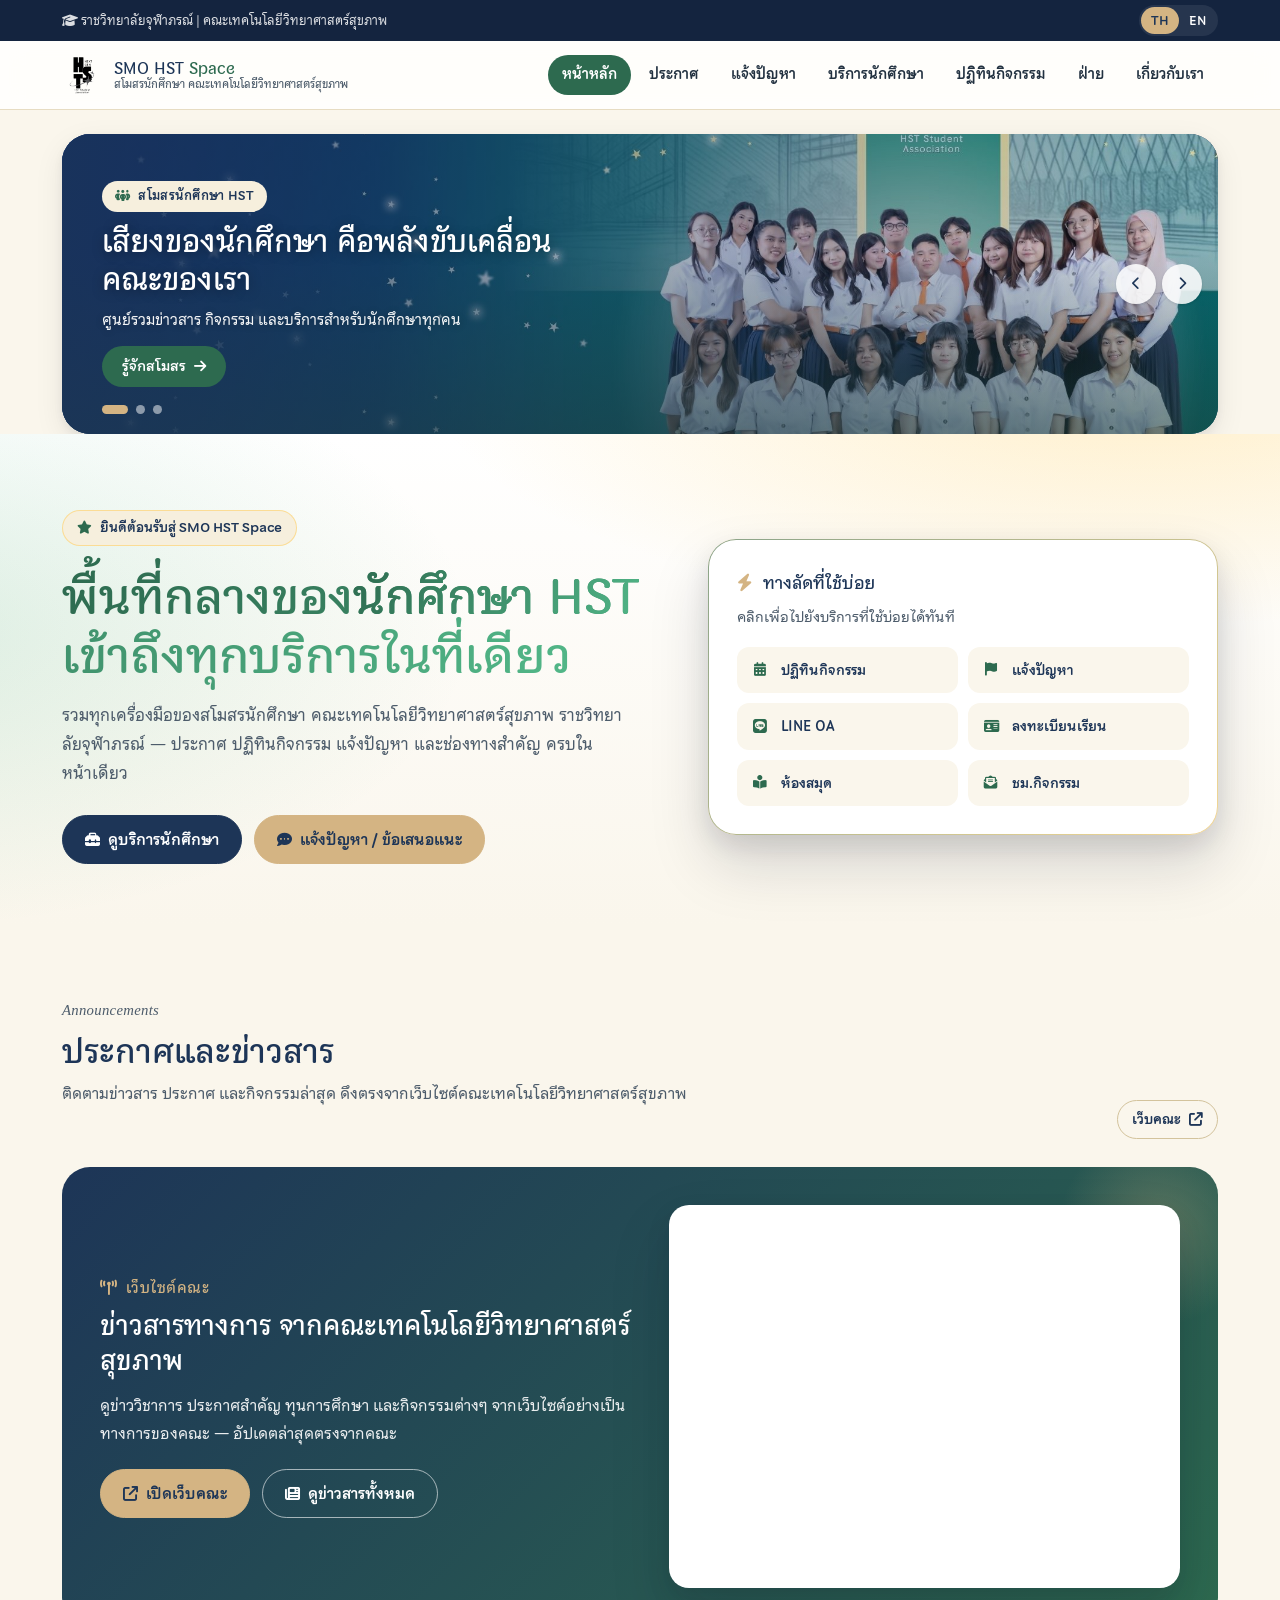
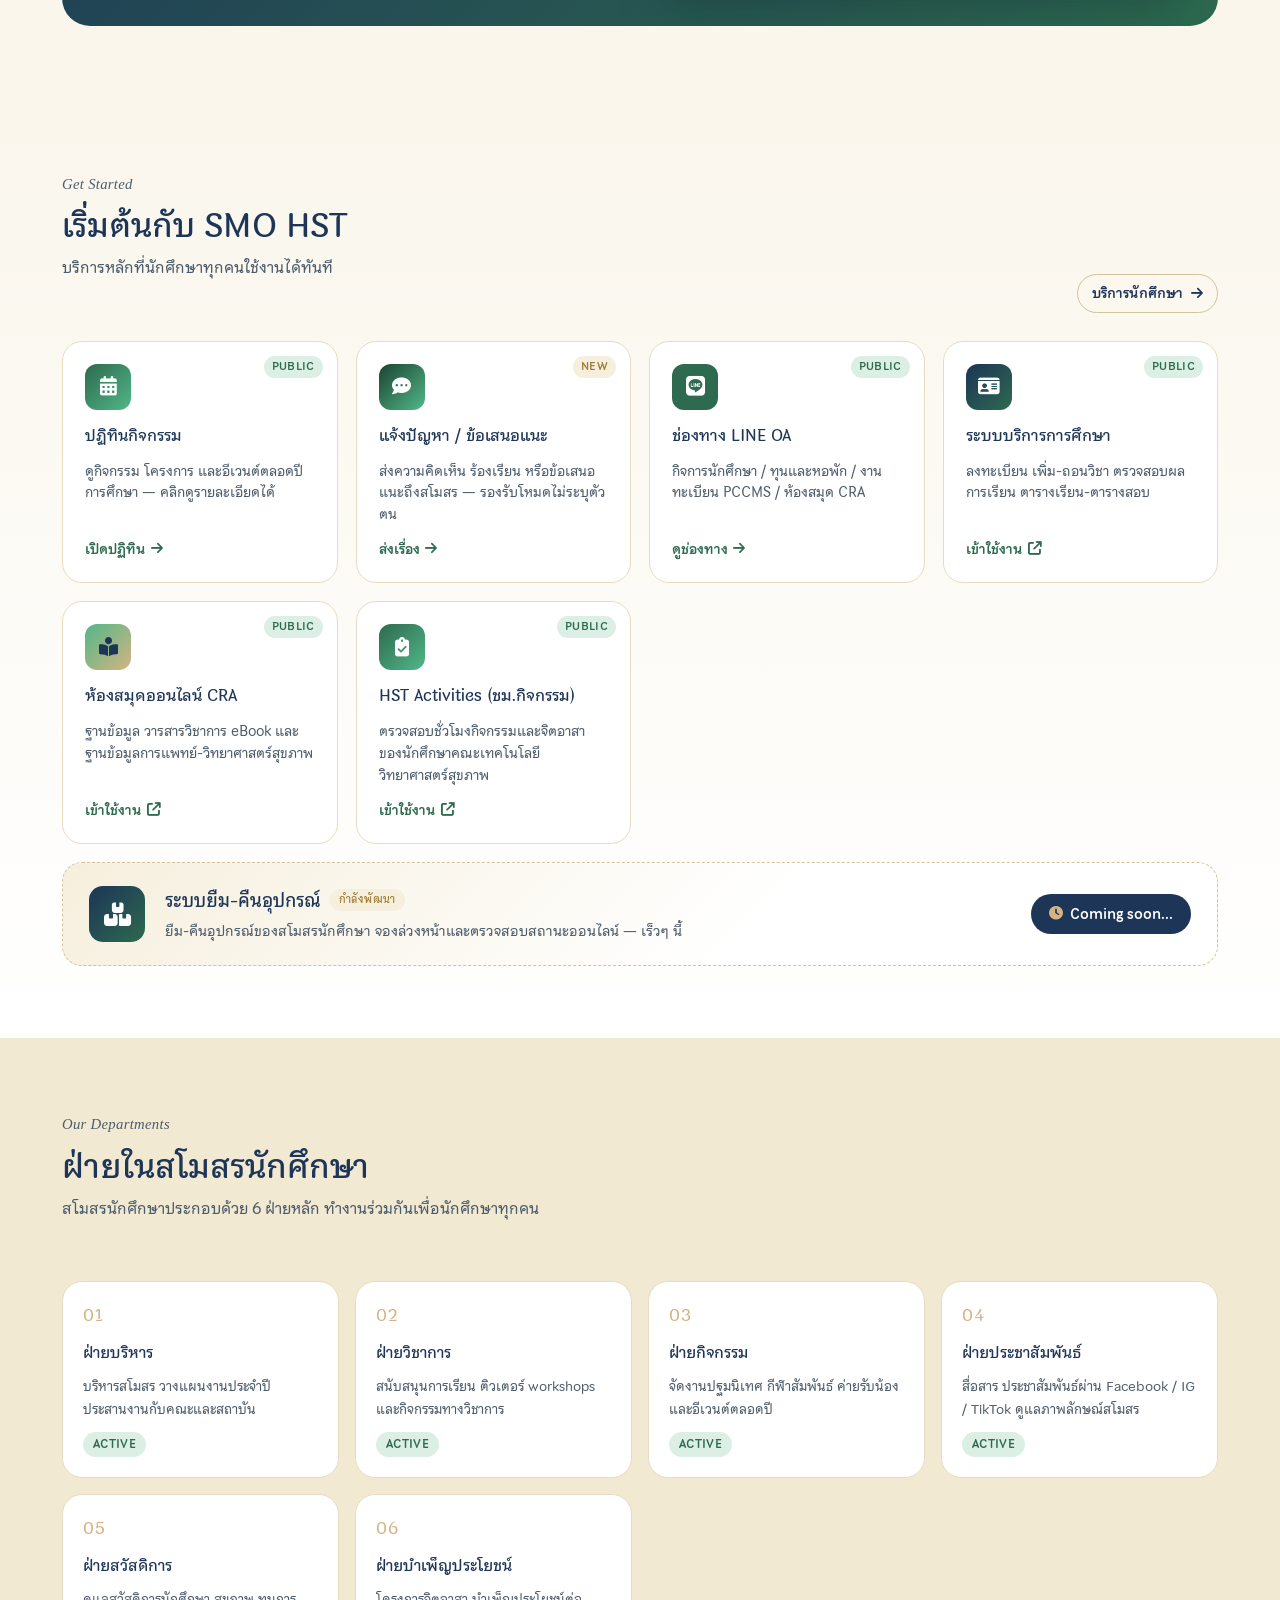
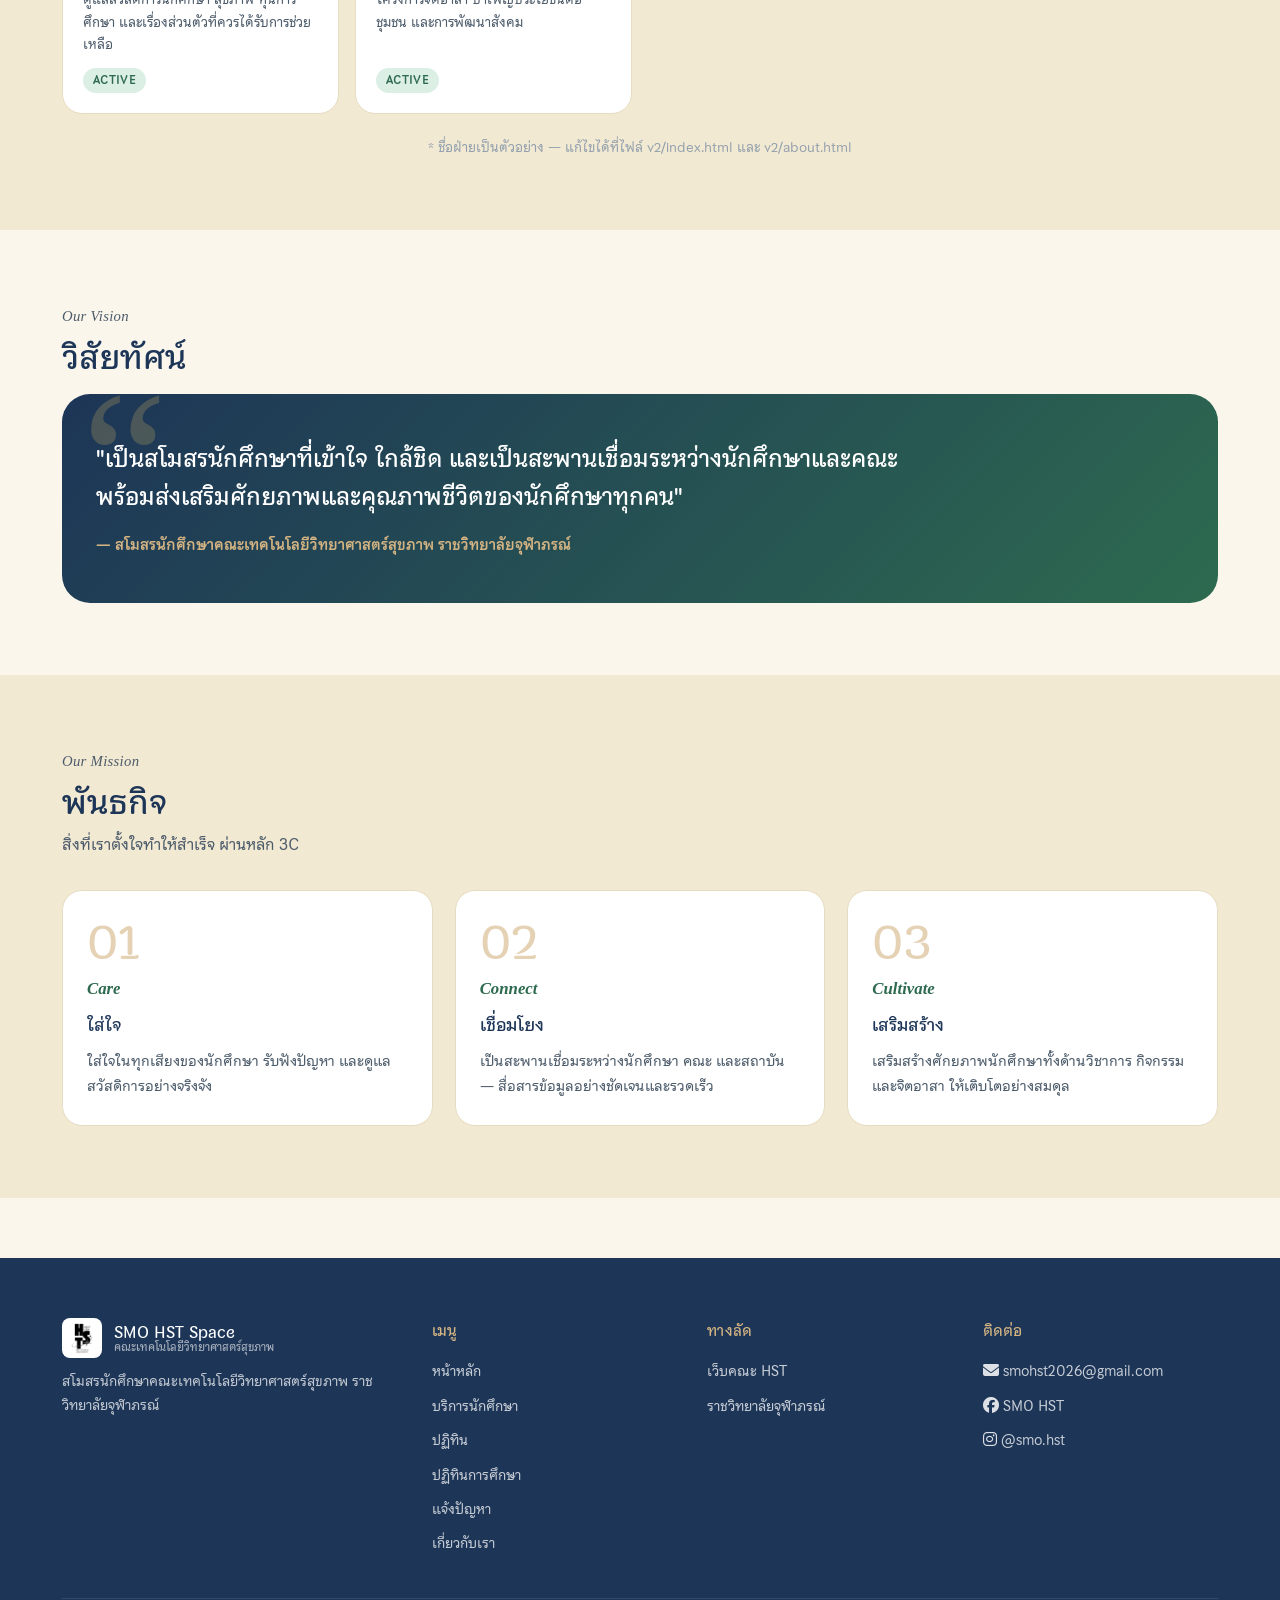
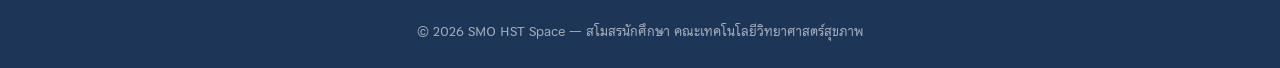
==== commit fdf9ea16: "Update registration link and text in index.html" ====
--- a/index.html
+++ b/index.html
@@ -159,15 +159,15 @@
               <i class="fa-brands fa-line" style="color:var(--green) !important;"></i>
               <span class="th">LINE OA</span><span class="en">LINE OA</span>
             </a>
-            <a href="services.html#registration" class="quick-item">
+            <a href="https://registra.cra.ac.th/" target="_blank" rel="noopener" class="quick-item">
               <i class="fa-solid fa-id-card"></i>
-              <span class="th">ลงทะเบียน</span><span class="en">Register</span>
-            </a>
-            <a href="services.html#library" class="quick-item">
+              <span class="th">ลงทะเบียนเรียน</span><span class="en">Register</span>
+            </a>
+            <a href="https://elibrary-cra.hibrary.me/" target="_blank" rel="noopener" class="quick-item">
               <i class="fa-solid fa-book-open-reader"></i>
               <span class="th">ห้องสมุด</span><span class="en">Library</span>
             </a>
-            <a href="services.html#email" class="quick-item">
+            <a href="https://hst.cra.ac.th/activity/login" target="_blank" rel="noopener" class="quick-item">
               <i class="fa-solid fa-envelope-open-text"></i>
               <span class="th">ชม.กิจกรรม</span><span class="en">Activity hrs</span>
             </a>
@@ -207,7 +207,7 @@
               <i class="fa-solid fa-arrow-up-right-from-square"></i>
               <span class="th">เปิดเว็บคณะ</span><span class="en">Visit Faculty Site</span>
             </a>
-            <a href="news.html" class="btn btn-outline">
+            <a href="https://hst.cra.ac.th/" target="_blank" rel="noopener" class="btn btn-outline">
               <i class="fa-solid fa-newspaper"></i>
               <span class="th">ดูข่าวสารทั้งหมด</span><span class="en">All News</span>
             </a>
@@ -281,7 +281,7 @@
           <span class="tool-link"><span class="th">ดูช่องทาง</span><span class="en">View</span> <i class="fa-solid fa-arrow-right"></i></span>
         </a>
 
-        <a href="services.html#registration" class="tool-card" style="text-decoration:none; color:inherit;">
+        <a href="https://reg.cra.ac.th" target="_blank" rel="noopener" class="tool-card" style="text-decoration:none; color:inherit;">
           <span class="tool-badge public">public</span>
           <div class="tool-icon alt-navy"><i class="fa-solid fa-id-card"></i></div>
           <h3 class="tool-title th">ระบบบริการการศึกษา</h3>
@@ -291,7 +291,7 @@
           <span class="tool-link"><span class="th">เข้าใช้งาน</span><span class="en">Open</span> <i class="fa-solid fa-arrow-up-right-from-square"></i></span>
         </a>
 
-        <a href="services.html#library" class="tool-card" style="text-decoration:none; color:inherit;">
+        <a href="https://elibrary-cra.hibrary.me/" target="_blank" rel="noopener" class="tool-card" style="text-decoration:none; color:inherit;">
           <span class="tool-badge public">public</span>
           <div class="tool-icon alt-yellow"><i class="fa-solid fa-book-open-reader"></i></div>
           <h3 class="tool-title th">ห้องสมุดออนไลน์ CRA</h3>
@@ -301,7 +301,7 @@
           <span class="tool-link"><span class="th">เข้าใช้งาน</span><span class="en">Open</span> <i class="fa-solid fa-arrow-up-right-from-square"></i></span>
         </a>
 
-        <a href="services.html#email" class="tool-card" style="text-decoration:none; color:inherit;">
+        <a href="https://hst.cra.ac.th/activity/login" target="_blank" rel="noopener" class="tool-card" style="text-decoration:none; color:inherit;">
           <span class="tool-badge public">public</span>
           <div class="tool-icon"><i class="fa-solid fa-clipboard-check"></i></div>
           <h3 class="tool-title th">HST Activities (ชม.กิจกรรม)</h3>
--- a/css/portal.css
+++ b/css/portal.css
@@ -4,11 +4,11 @@
    ===================================================================== */
 
 /* ---------- LOCAL FONT (reuse from v1 assets/fonts/) ---------- */
-@font-face { font-family: "IBM Plex Sans Thai"; src: url("../../assets/fonts/IBMPlexSansThai-Light.ttf")     format("truetype"); font-weight: 300; font-display: swap; }
-@font-face { font-family: "IBM Plex Sans Thai"; src: url("../../assets/fonts/IBMPlexSansThai-Regular.ttf")   format("truetype"); font-weight: 400; font-display: swap; }
-@font-face { font-family: "IBM Plex Sans Thai"; src: url("../../assets/fonts/IBMPlexSansThai-Medium.ttf")    format("truetype"); font-weight: 500; font-display: swap; }
-@font-face { font-family: "IBM Plex Sans Thai"; src: url("../../assets/fonts/IBMPlexSansThai-SemiBold.ttf")  format("truetype"); font-weight: 600; font-display: swap; }
-@font-face { font-family: "IBM Plex Sans Thai"; src: url("../../assets/fonts/IBMPlexSansThai-Bold.ttf")      format("truetype"); font-weight: 700; font-display: swap; }
+@font-face { font-family: "IBM Plex Sans Thai"; src: url("../assets/fonts/IBMPlexSansThai-Light.ttf")     format("truetype"); font-weight: 300; font-display: swap; }
+@font-face { font-family: "IBM Plex Sans Thai"; src: url("../assets/fonts/IBMPlexSansThai-Regular.ttf")   format("truetype"); font-weight: 400; font-display: swap; }
+@font-face { font-family: "IBM Plex Sans Thai"; src: url("../assets/fonts/IBMPlexSansThai-Medium.ttf")    format("truetype"); font-weight: 500; font-display: swap; }
+@font-face { font-family: "IBM Plex Sans Thai"; src: url("../assets/fonts/IBMPlexSansThai-SemiBold.ttf")  format("truetype"); font-weight: 600; font-display: swap; }
+@font-face { font-family: "IBM Plex Sans Thai"; src: url("../assets/fonts/IBMPlexSansThai-Bold.ttf")      format("truetype"); font-weight: 700; font-display: swap; }
 
 /* ---------- CHULABHORN LIKIT (ฟอนต์ราชวิทยาลัยจุฬาภรณ์) ----------
    ไฟล์จริงอยู่ที่ v2/webfont/  (Text = เนื้อความ, Display = หัวข้อ) */
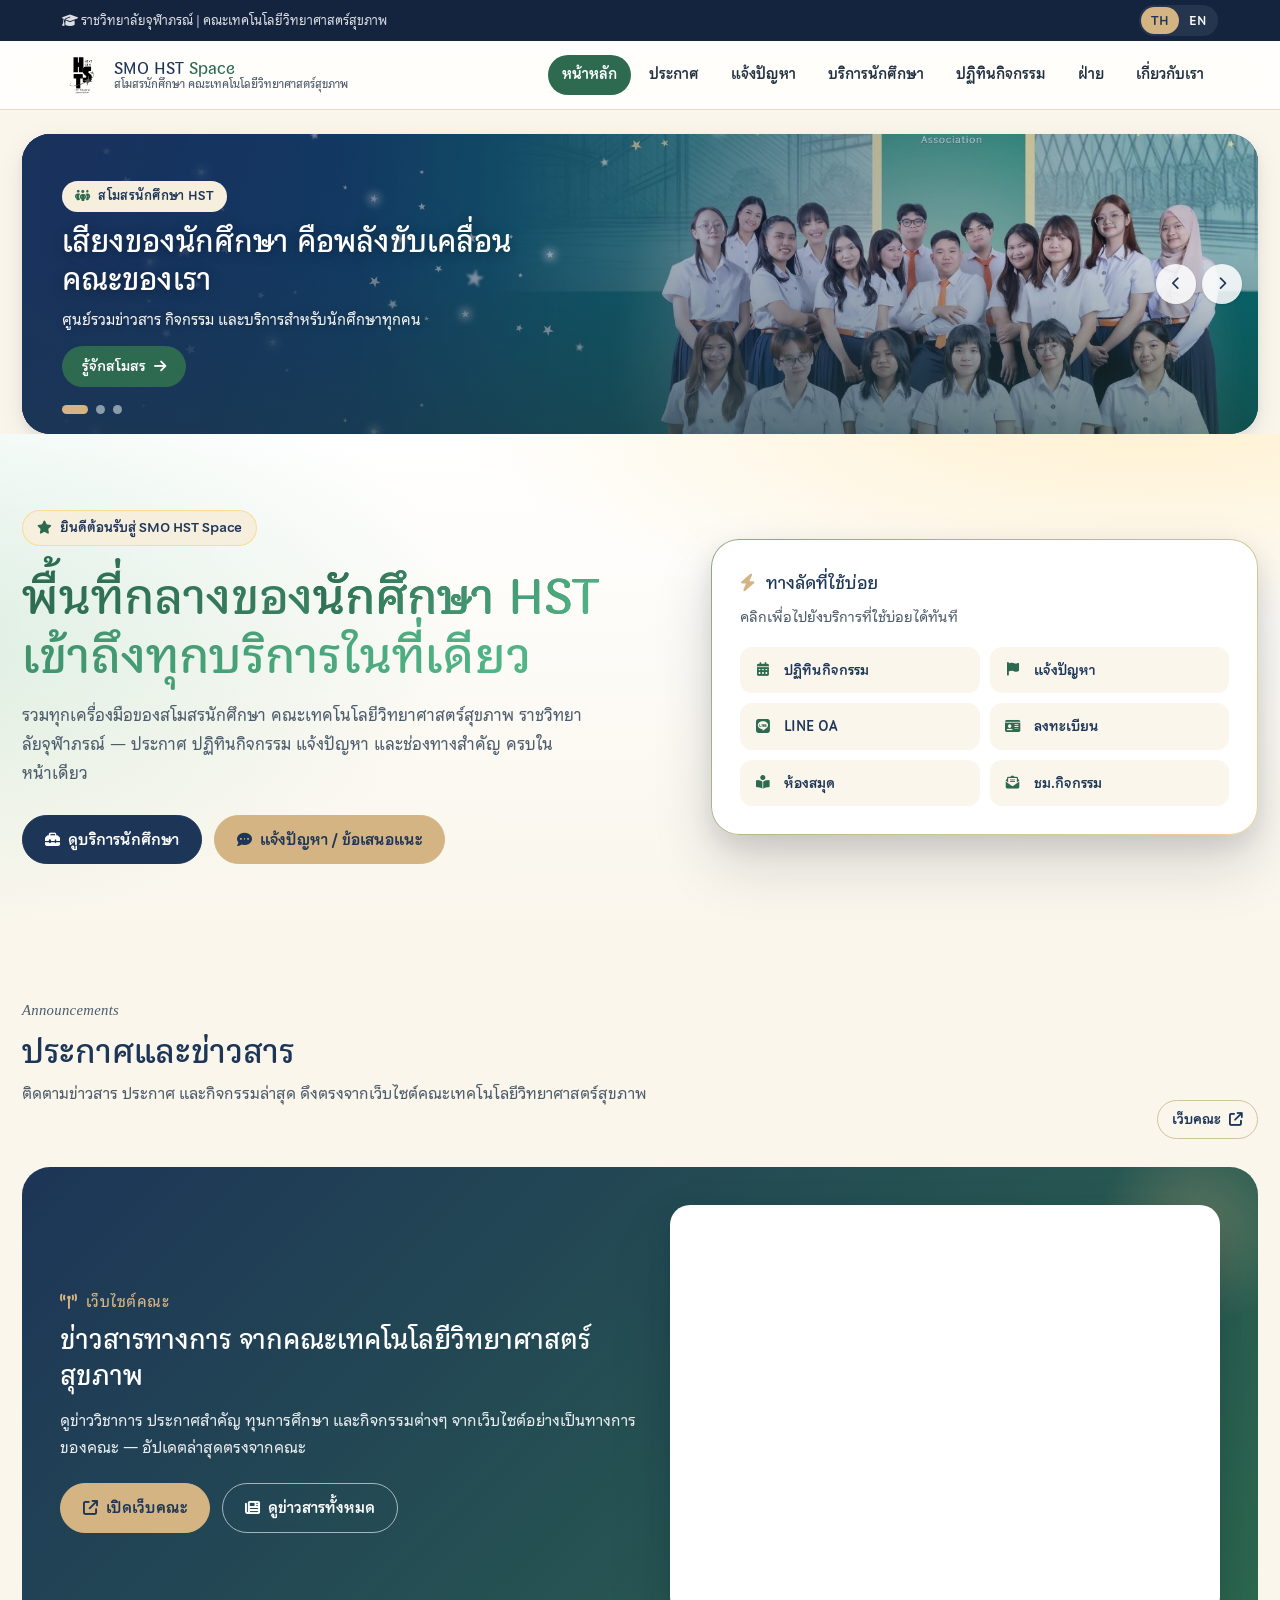
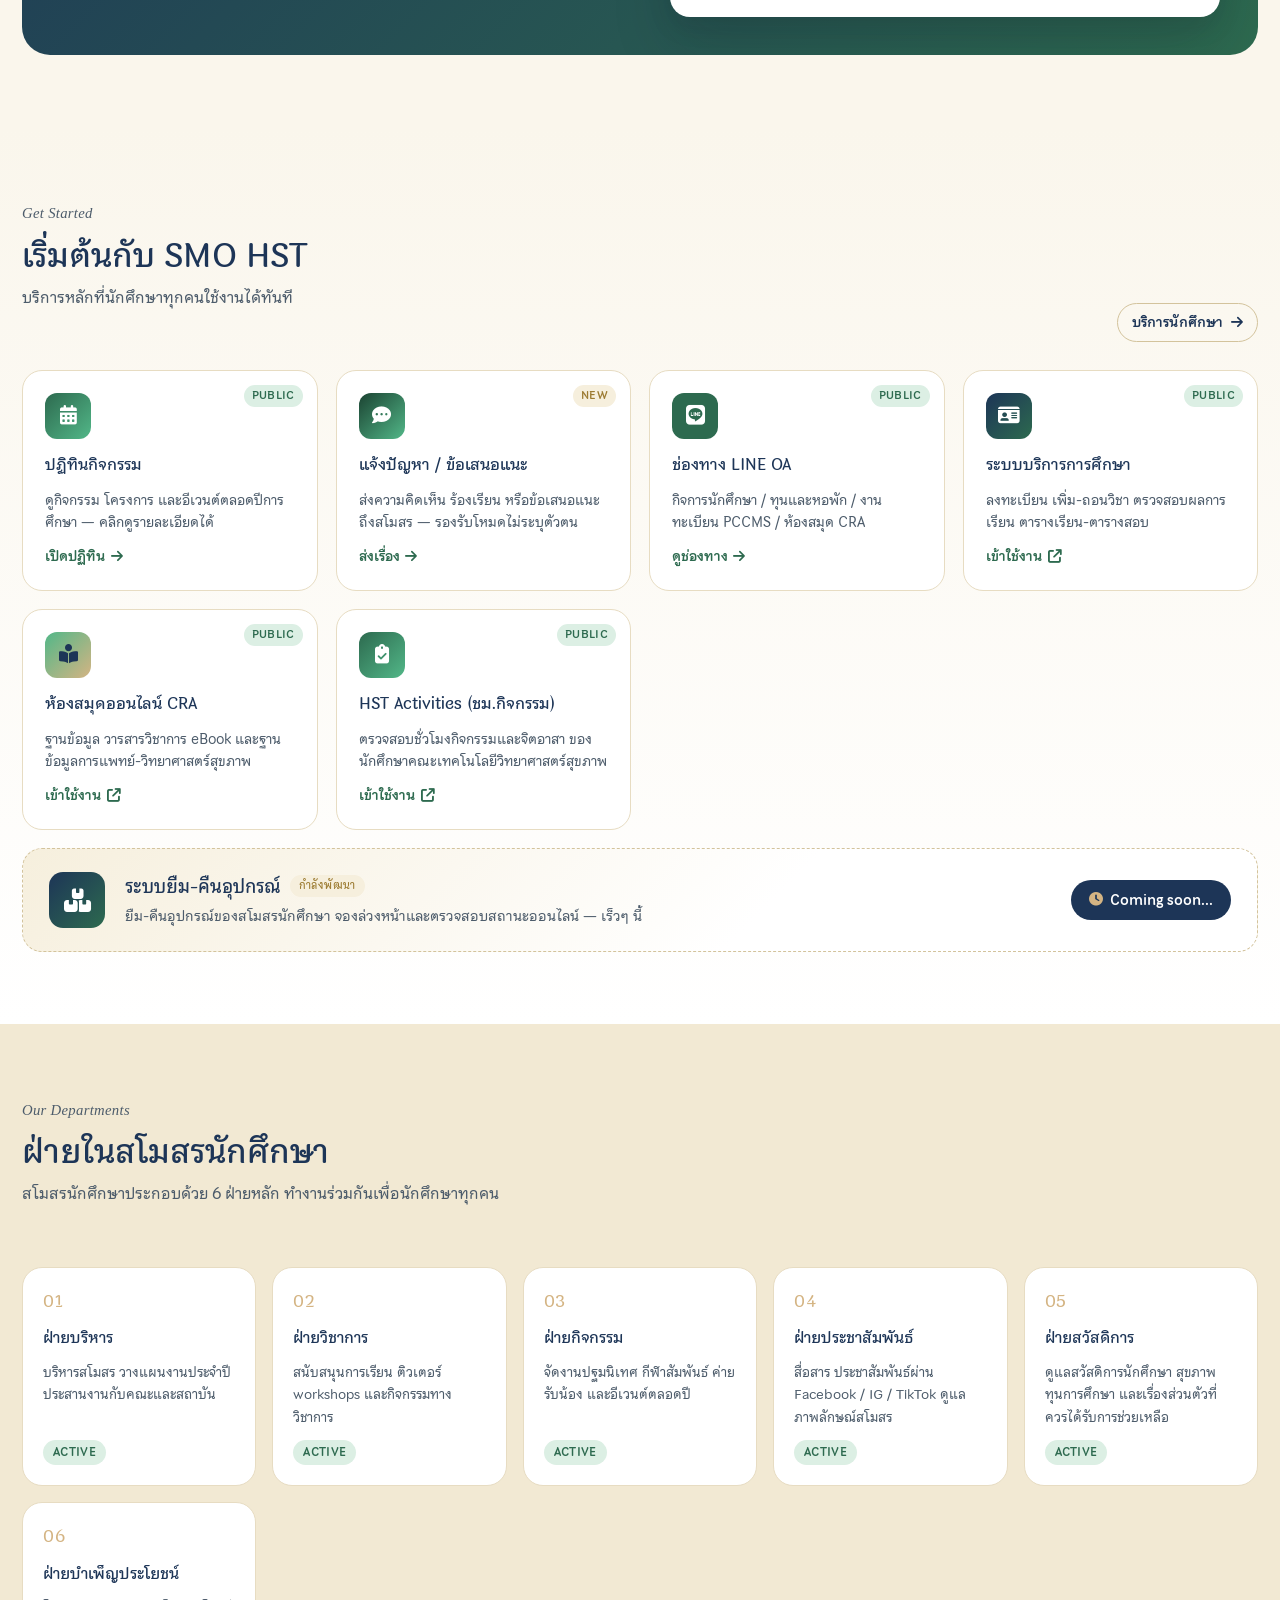
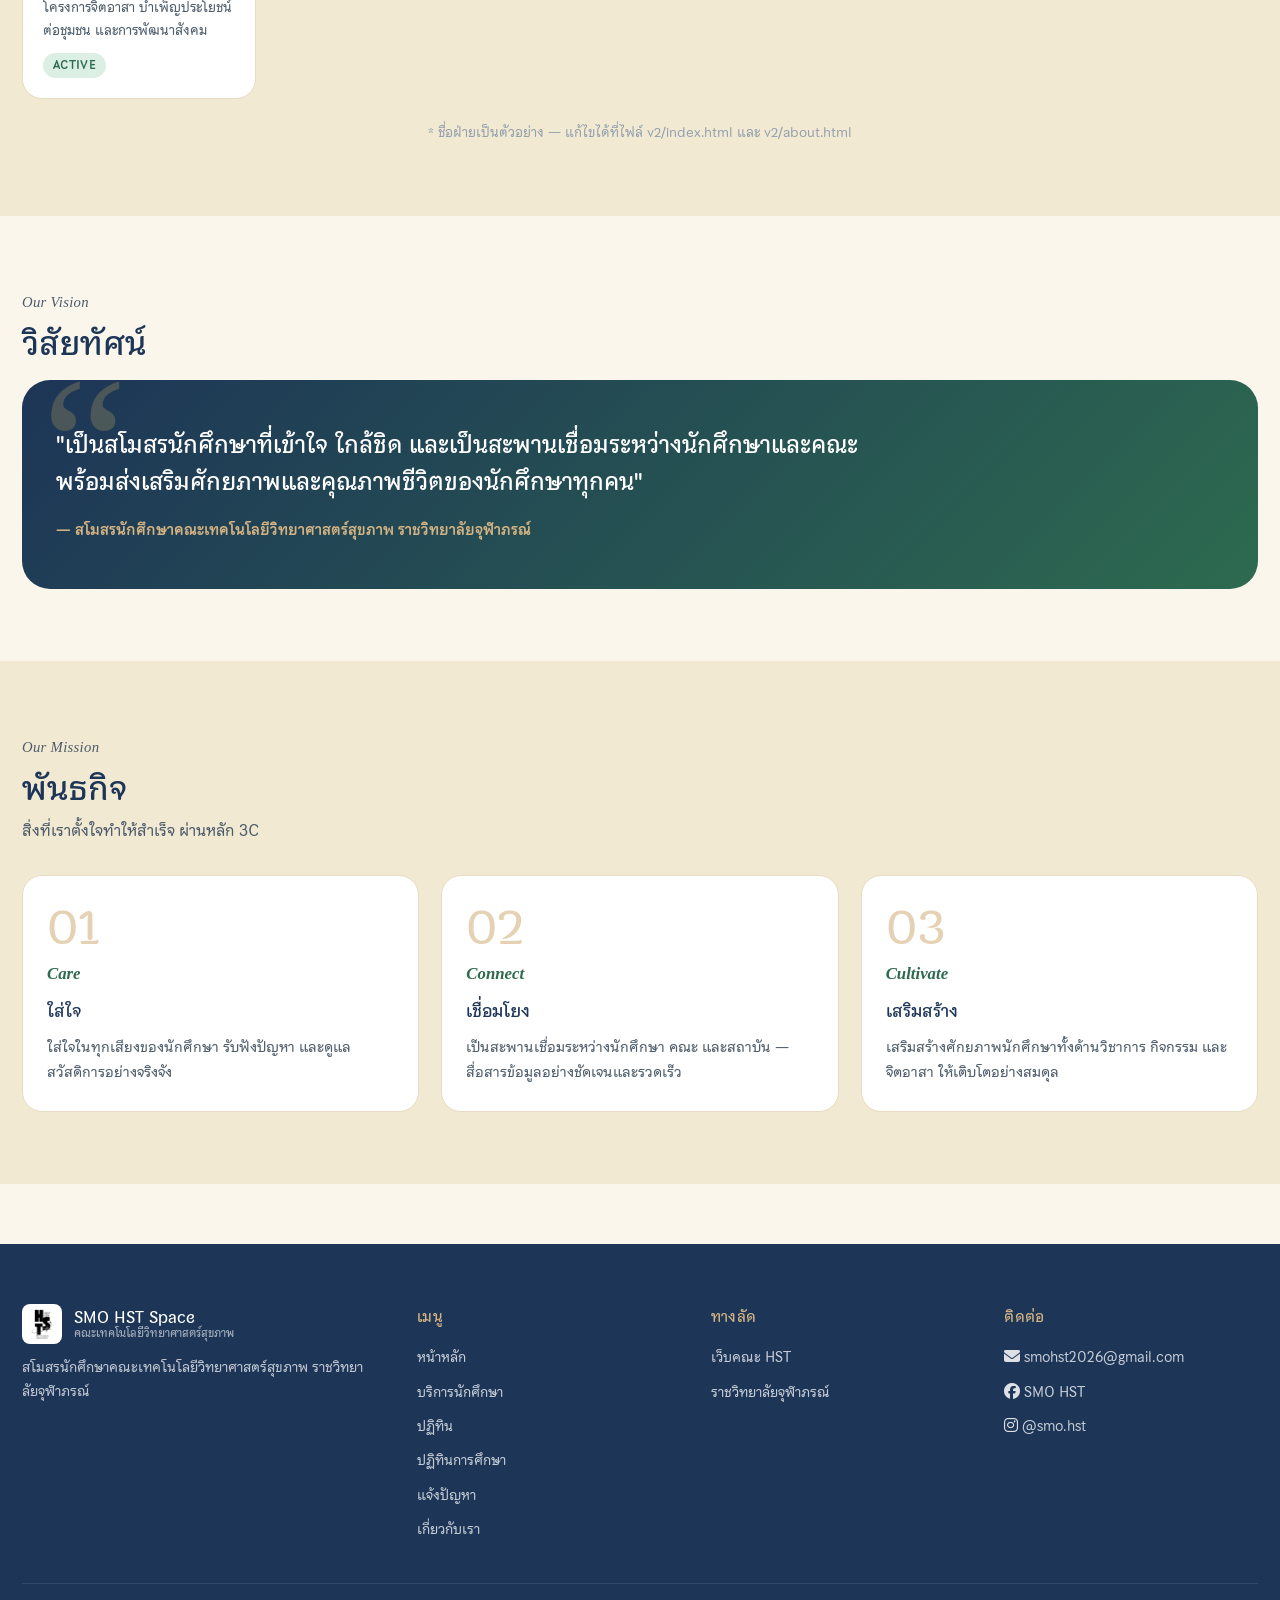
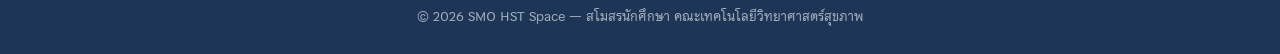
==== commit 1563ccbf: "Update CSS and JS file versions in index.html" ====
--- a/index.html
+++ b/index.html
@@ -7,7 +7,7 @@
   <title>SMO HST Space — สโมสรนักศึกษา คณะเทคโนโลยีวิทยาศาสตร์สุขภาพ</title>
   <meta name="description" content="พอร์ทัลสโมสรนักศึกษา คณะเทคโนโลยีวิทยาศาสตร์สุขภาพ ราชวิทยาลัยจุฬาภรณ์ — ประกาศ เครื่องมือ ปฏิทินกิจกรรม และช่องทางแจ้งปัญหาถึงสโมสร" />
   <link rel="stylesheet" href="https://cdnjs.cloudflare.com/ajax/libs/font-awesome/6.4.2/css/all.min.css" />
-  <link rel="stylesheet" href="css/portal.css?v=15" />
+  <link rel="stylesheet" href="css/portal.css?v=19" />
 </head>
 <body>
 
@@ -159,9 +159,9 @@
               <i class="fa-brands fa-line" style="color:var(--green) !important;"></i>
               <span class="th">LINE OA</span><span class="en">LINE OA</span>
             </a>
-            <a href="https://registra.cra.ac.th/" target="_blank" rel="noopener" class="quick-item">
+            <a href="https://reg.cra.ac.th" target="_blank" rel="noopener" class="quick-item">
               <i class="fa-solid fa-id-card"></i>
-              <span class="th">ลงทะเบียนเรียน</span><span class="en">Register</span>
+              <span class="th">ลงทะเบียน</span><span class="en">Register</span>
             </a>
             <a href="https://elibrary-cra.hibrary.me/" target="_blank" rel="noopener" class="quick-item">
               <i class="fa-solid fa-book-open-reader"></i>
@@ -515,6 +515,6 @@
     </div>
   </footer>
 
-  <script src="js/portal.js?v=15"></script>
+  <script src="js/portal.js?v=19"></script>
 </body>
 </html>
--- a/css/portal.css
+++ b/css/portal.css
@@ -210,9 +210,9 @@
   .nav-links {
     position: fixed;
     top: var(--header-h);
-    right: -100%;
-    width: 82%;
-    max-width: 320px;
+    right: 0;                         /* ยึดขอบขวาเสมอ ไม่หลุดออกนอกจอ */
+    width: 80%;
+    max-width: 300px;
     height: calc(100vh - var(--header-h));
     background: var(--white);
     border-left: 1px solid var(--border);
@@ -220,13 +220,30 @@
     align-items: flex-start;
     padding: 18px;
     gap: 2px;
-    transition: right var(--tr-slow);
+    transform: translateX(105%);     /* ซ่อนด้วย transform (ไม่สร้าง scroll เกินจอ) */
+    transition: transform var(--tr-slow);
     box-shadow: var(--sh-lg);
     overflow-y: auto;
+    z-index: 120;
   }
-  .nav-links.open { right: 0; }
+  .nav-links.open { transform: translateX(0); }
   .nav-links a { width: 100%; border-radius: 10px; padding: 12px 14px; }
-}
+
+  /* พื้นหลังทึบเมื่อเปิดเมนู (แตะเพื่อปิด) */
+  .nav-backdrop {
+    position: fixed;
+    inset: 0;
+    background: rgba(15, 23, 42, 0.5);
+    backdrop-filter: blur(2px);
+    -webkit-backdrop-filter: blur(2px);
+    opacity: 0;
+    visibility: hidden;
+    transition: opacity var(--tr), visibility var(--tr);
+    z-index: 110;
+  }
+  .nav-backdrop.show { opacity: 1; visibility: visible; }
+}
+@media (min-width: 1025px) { .nav-backdrop { display: none; } }
 
 /* ---------- LAYOUT ---------- */
 .container { max-width: var(--max-w); margin: 0 auto; padding: 0 22px; }
@@ -516,7 +533,7 @@
 /* ---------- CARDS: TOOL / ANNOUNCEMENT / DEPARTMENT ---------- */
 .tool-grid {
   display: grid;
-  grid-template-columns: repeat(auto-fit, minmax(260px, 1fr));
+  grid-template-columns: repeat(auto-fit, minmax(min(260px, 100%), 1fr));
   gap: 18px;
 }
 .tool-card {
@@ -761,7 +778,7 @@
 /* ---------- DEPARTMENT GRID ---------- */
 .dept-grid {
   display: grid;
-  grid-template-columns: repeat(auto-fit, minmax(220px, 1fr));
+  grid-template-columns: repeat(auto-fit, minmax(min(220px, 100%), 1fr));
   gap: 16px;
 }
 .dept-card {
@@ -837,7 +854,7 @@
 /* ---------- VISION / MISSION / POLICY ---------- */
 .numbered {
   display: grid;
-  grid-template-columns: repeat(auto-fit, minmax(260px, 1fr));
+  grid-template-columns: repeat(auto-fit, minmax(min(260px, 100%), 1fr));
   gap: 22px;
 }
 .num-item {
@@ -945,7 +962,7 @@
 }
 .team-grid-4 {
   display: grid;
-  grid-template-columns: repeat(auto-fit, minmax(220px, 1fr));
+  grid-template-columns: repeat(auto-fit, minmax(min(220px, 100%), 1fr));
   gap: 18px;
 }
 .team-grid-single {
@@ -965,7 +982,7 @@
 /* base card (used for both preview + full team) */
 .team-preview {
   display: grid;
-  grid-template-columns: repeat(auto-fit, minmax(200px, 1fr));
+  grid-template-columns: repeat(auto-fit, minmax(min(200px, 100%), 1fr));
   gap: 18px;
 }
 .member-card {
@@ -1204,3 +1221,130 @@
   .hero { padding: 48px 0 40px; }
   .brand-text small { display: none; }
 }
+
+/* ===================================================================
+   RESPONSIVE TUNING — iPad / แท็บเล็ต / โทรศัพท์
+   =================================================================== */
+
+/* ---- iPad / แท็บเล็ต (≤ 1024px) ---- */
+@media (max-width: 1024px) {
+  .container { padding: 0 18px; }
+  .section { padding: 60px 0; }
+  .section-heading { font-size: clamp(1.5rem, 3.4vw, 2rem); }
+  /* โลโก้แบรนด์บนแท็บเล็ต */
+  .brand img { width: 36px; height: 36px; }
+  .brand-text strong { font-size: 0.95rem; }
+  /* การ์ดบริการ/เครื่องมือ 2 คอลัมน์ */
+  .tool-grid { grid-template-columns: repeat(2, 1fr); }
+  .dept-grid { grid-template-columns: repeat(2, 1fr); }
+  .team-preview { grid-template-columns: repeat(3, 1fr); }
+}
+
+/* ---- โทรศัพท์แนวนอน / แท็บเล็ตเล็ก (≤ 768px) ---- */
+@media (max-width: 768px) {
+  .container { padding: 0 16px; }
+  .section { padding: 46px 0; }
+
+  /* Ribbon: ซ่อนชื่อสถาบันยาว เหลือแค่ธงภาษา */
+  .ribbon { font-size: 0.72rem; }
+  .ribbon-inner { justify-content: space-between; gap: 8px; }
+
+  /* Header / brand */
+  .brand-text strong { font-size: 0.9rem; }
+  .brand img { width: 34px; height: 34px; }
+
+  /* Hero */
+  .hero h1 { font-size: clamp(1.6rem, 6vw, 2.2rem); }
+  .hero p.lead { font-size: 0.98rem; }
+  .hero-card { padding: 22px; }
+  .hero-card .quick-grid { grid-template-columns: repeat(2, 1fr); }
+
+  /* Section headings */
+  .section-heading { font-size: clamp(1.4rem, 5vw, 1.8rem); }
+  .section-sub { font-size: 0.95rem; }
+  .section-header { gap: 12px; }
+
+  /* Slide banner */
+  .slide-banner { height: 300px; }
+  .slide-caption { padding: 22px 20px 44px; }
+  .slide-caption h3 { font-size: clamp(1.15rem, 5vw, 1.5rem); }
+  .slide-caption p { font-size: 0.9rem; }
+
+  /* Buttons เต็มความกว้างพอดีมือ */
+  .btn { padding: 11px 20px; font-size: 0.92rem; }
+
+  /* Grids → การ์ดใหญ่ขึ้น อ่านง่าย */
+  .tool-grid { grid-template-columns: 1fr; }
+  .dept-grid { grid-template-columns: 1fr; }
+  .numbered { grid-template-columns: 1fr; }
+  .team-preview { grid-template-columns: repeat(2, 1fr); }
+}
+
+/* ---- โทรศัพท์ (≤ 480px) ---- */
+@media (max-width: 480px) {
+  .container { padding: 0 14px; }
+  .section { padding: 38px 0; }
+
+  /* ซ่อนข้อความสถาบันยาวใน ribbon เหลือธง TH/EN */
+  .ribbon-inner > span:first-child { display: none; }
+  .ribbon-inner { justify-content: flex-end; }
+
+  /* Hero */
+  .hero { padding: 30px 0 26px; }
+  .hero h1 { font-size: clamp(1.45rem, 7vw, 1.9rem); line-height: 1.25; }
+  .hero-badge { font-size: 0.76rem; padding: 5px 12px; }
+  .hero-actions { flex-direction: column; align-items: stretch; }
+  .hero-actions .btn { justify-content: center; }
+  .hero-card { padding: 18px; }
+  .hero-card .quick-grid { grid-template-columns: 1fr; }
+
+  /* Slide banner เตี้ยลงนิด + caption อ่านง่าย */
+  .slide-banner { height: 300px; border-radius: var(--r-lg); }
+  .slide-caption { padding: 20px 16px 42px; }
+  .slide-caption h3 { font-size: 1.2rem; }
+  .slide-caption .slide-cta { padding: 8px 16px; font-size: 0.84rem; }
+  .slide-dots { left: 16px; bottom: 14px; }
+
+  /* Section */
+  .section-heading { font-size: 1.35rem; }
+  .section-eyebrow { font-size: 0.85rem; }
+
+  /* ทีมงาน 1 คอลัมน์ กว้างเต็ม อ่านชื่อง่าย */
+  .team-preview { grid-template-columns: 1fr; }
+  .member-avatar { aspect-ratio: 16/11; }
+
+  /* Filter chips เล็กลงพอดีจอ */
+  .filter-bar { border-radius: var(--r-lg); padding: 10px 12px; }
+  .filter-chip { font-size: 0.78rem; padding: 5px 12px; }
+  .filter-search { min-width: 120px; font-size: 0.88rem; }
+
+  /* การ์ด coming soon แนวยาว → แนวตั้งกึ่งกลางแล้ว (มีใน .tool-wide) */
+  .tool-card { padding: 18px; }
+
+  /* Vision quote */
+  .vision-quote { padding: 34px 22px; }
+  .vision-quote blockquote { font-size: 1.1rem; }
+}
+
+/* ---- โทรศัพท์เล็กมาก (≤ 360px) ---- */
+@media (max-width: 360px) {
+  .brand-text strong { font-size: 0.82rem; }
+  .slide-banner { height: 320px; }
+  .section-heading { font-size: 1.25rem; }
+}
+
+
+/* ===== ANTI-OVERFLOW GUARD (กันของล้นเกินขอบจอบนมือถือ/แท็บเล็ต) ===== */
+html { overflow-x: hidden; max-width: 100%; }
+body { overflow-x: hidden; max-width: 100%; }
+/* กัน flex/grid children ดันล้น */
+.hero-inner > *, .fac-news > *, .cal-layout > *, .cal-preview > *,
+.section-header > *, .tool-wide > *, .announce > * { min-width: 0; }
+/* สื่อ/ตารางไม่เกินจอ */
+img, svg, video, iframe, table { max-width: 100%; }
+/* คอนเทนเนอร์หลักไม่เกินจอ */
+.container, .section, .hero, .slide-banner, .board, .form-card, .fac-news { max-width: 100%; }
+@media (max-width: 480px) {
+  .tool-grid, .dept-grid, .numbered, .team-preview,
+  .team-grid-2, .team-grid-3, .team-grid-4 { grid-template-columns: 1fr !important; }
+}
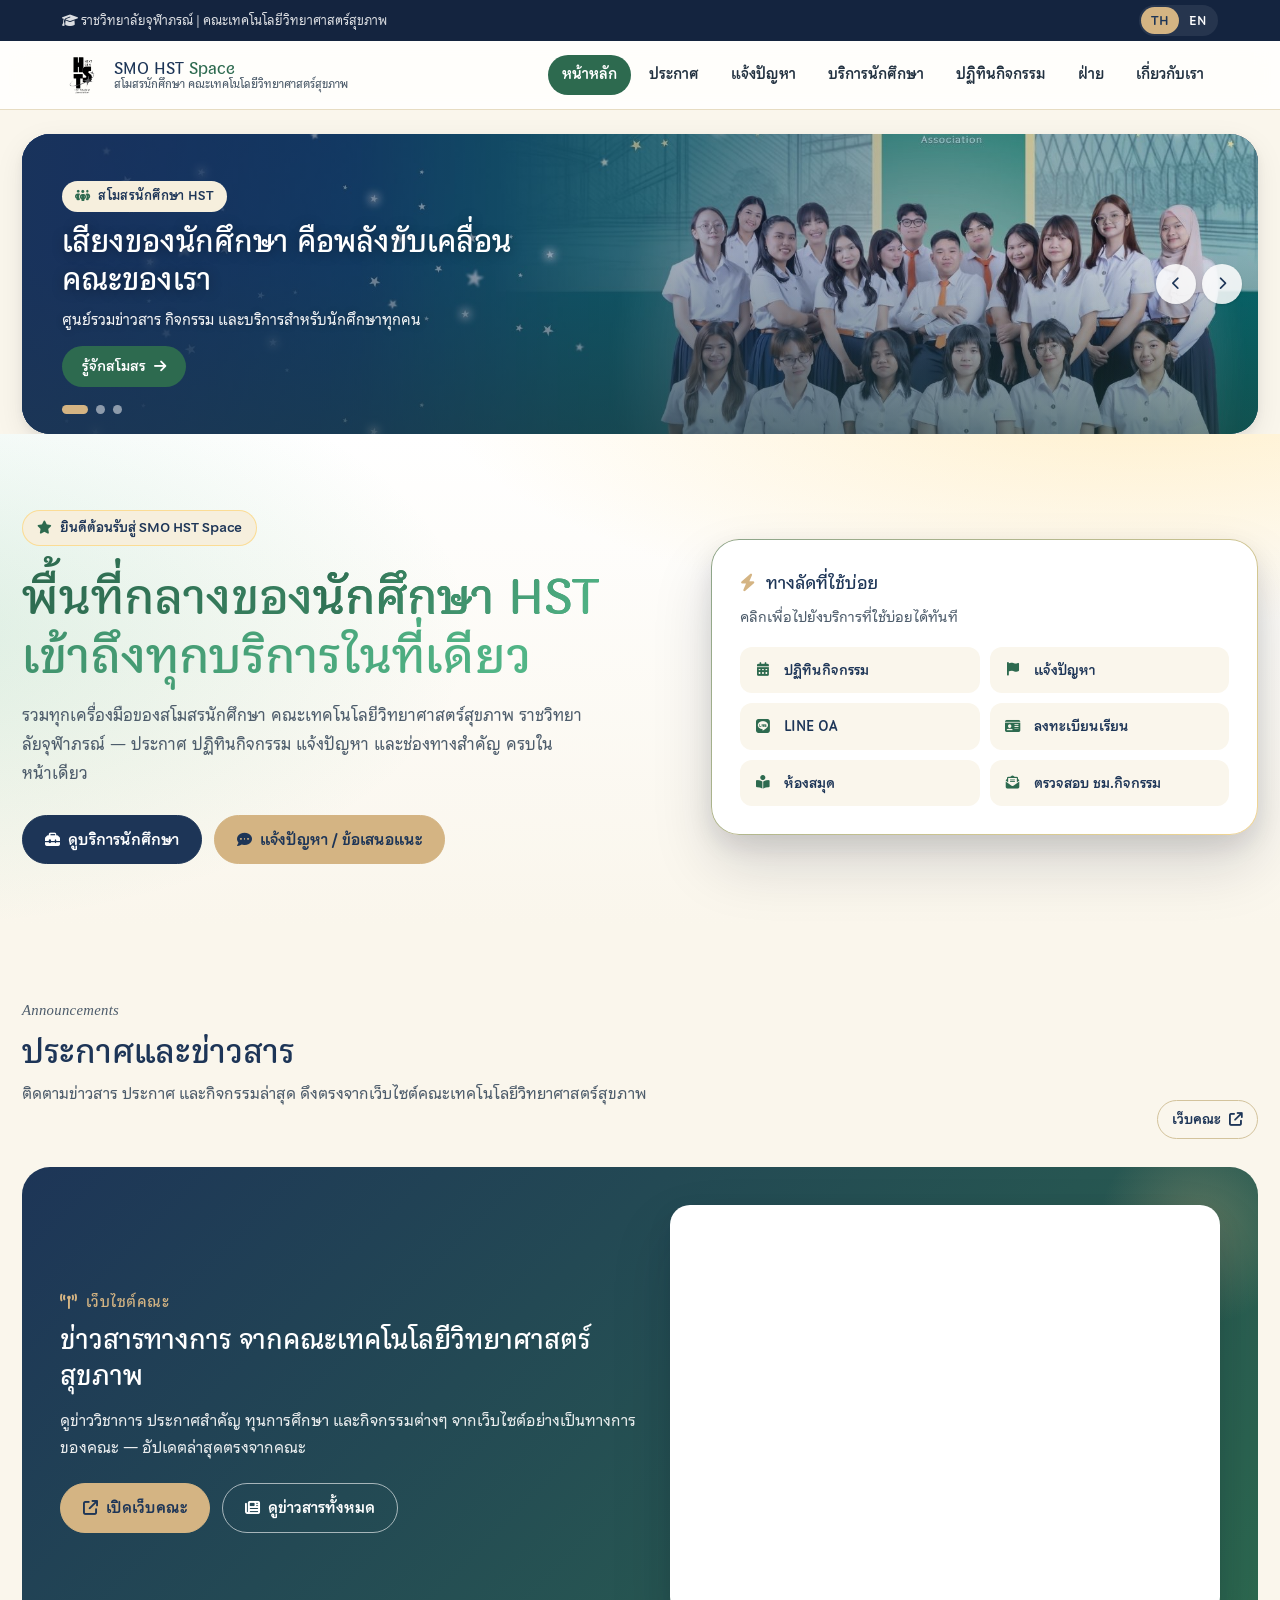
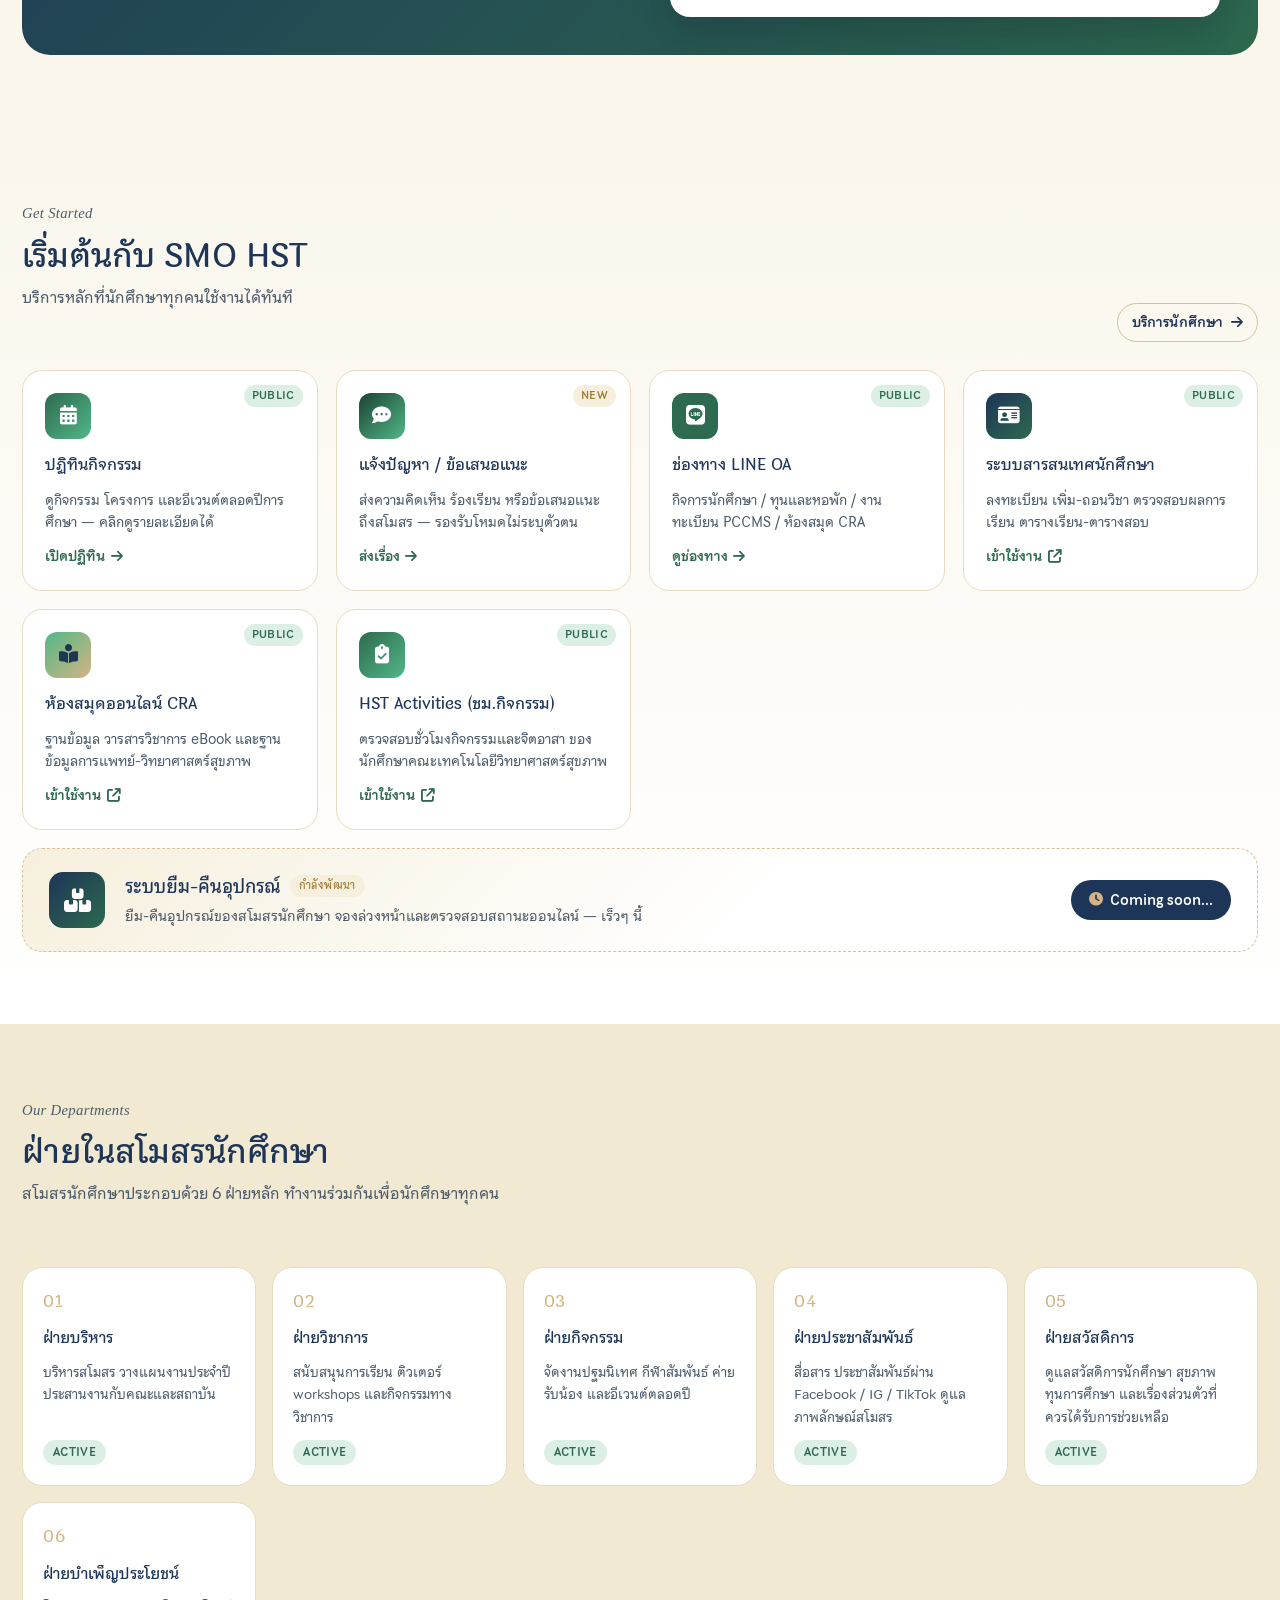
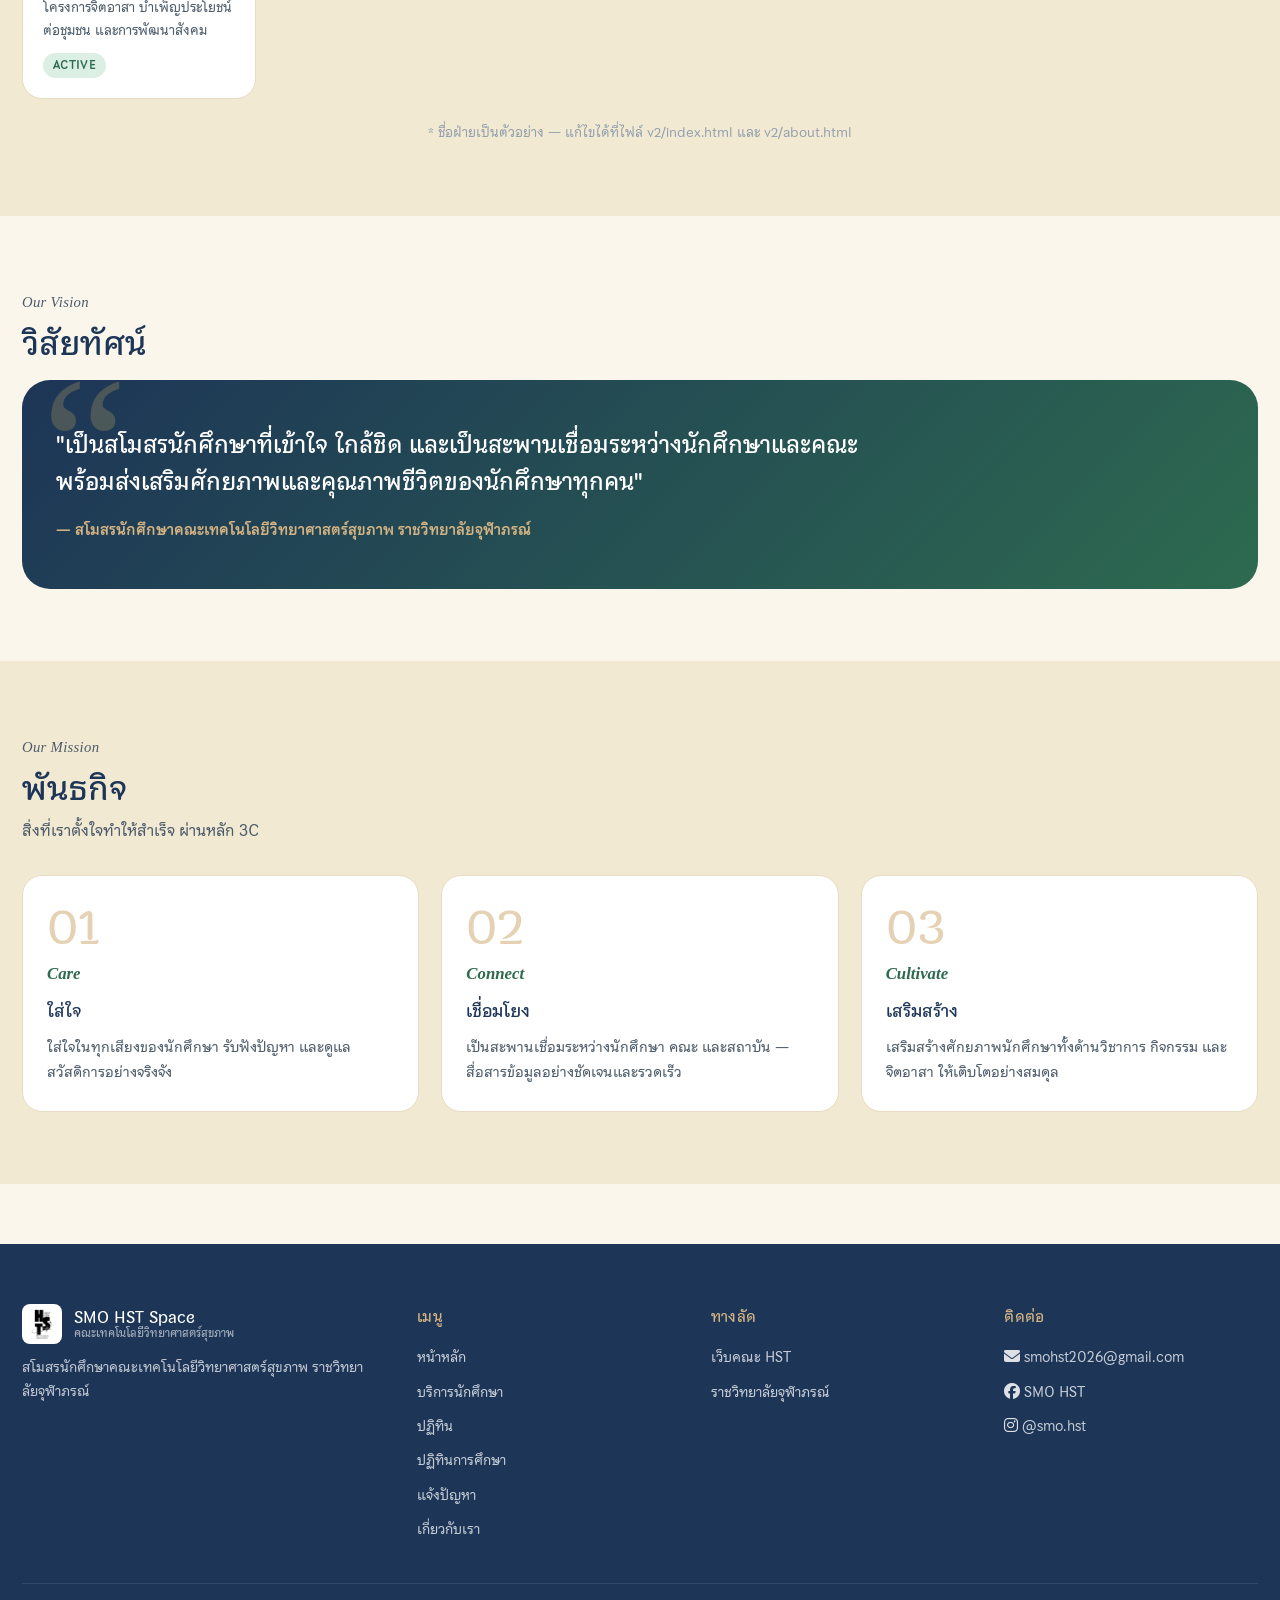
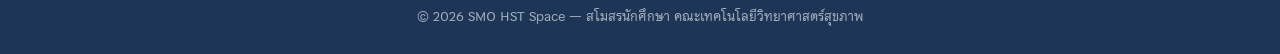
==== commit 5ed16f9e: "Update registration links and descriptions in index.html" ====
--- a/index.html
+++ b/index.html
@@ -159,9 +159,9 @@
               <i class="fa-brands fa-line" style="color:var(--green) !important;"></i>
               <span class="th">LINE OA</span><span class="en">LINE OA</span>
             </a>
-            <a href="https://reg.cra.ac.th" target="_blank" rel="noopener" class="quick-item">
+            <a href="https://registra.cra.ac.th/" target="_blank" rel="noopener" class="quick-item">
               <i class="fa-solid fa-id-card"></i>
-              <span class="th">ลงทะเบียน</span><span class="en">Register</span>
+              <span class="th">ลงทะเบียนเรียน</span><span class="en">Register</span>
             </a>
             <a href="https://elibrary-cra.hibrary.me/" target="_blank" rel="noopener" class="quick-item">
               <i class="fa-solid fa-book-open-reader"></i>
@@ -169,7 +169,7 @@
             </a>
             <a href="https://hst.cra.ac.th/activity/login" target="_blank" rel="noopener" class="quick-item">
               <i class="fa-solid fa-envelope-open-text"></i>
-              <span class="th">ชม.กิจกรรม</span><span class="en">Activity hrs</span>
+              <span class="th">ตรวจสอบ ชม.กิจกรรม</span><span class="en">Activity hrs</span>
             </a>
           </div>
         </div>
@@ -281,10 +281,10 @@
           <span class="tool-link"><span class="th">ดูช่องทาง</span><span class="en">View</span> <i class="fa-solid fa-arrow-right"></i></span>
         </a>
 
-        <a href="https://reg.cra.ac.th" target="_blank" rel="noopener" class="tool-card" style="text-decoration:none; color:inherit;">
+        <a href="https://registra.cra.ac.th" target="_blank" rel="noopener" class="tool-card" style="text-decoration:none; color:inherit;">
           <span class="tool-badge public">public</span>
           <div class="tool-icon alt-navy"><i class="fa-solid fa-id-card"></i></div>
-          <h3 class="tool-title th">ระบบบริการการศึกษา</h3>
+          <h3 class="tool-title th">ระบบสารสนเทศนักศึกษา</h3>
           <h3 class="tool-title en">Academic Services</h3>
           <p class="tool-desc th">ลงทะเบียน เพิ่ม-ถอนวิชา ตรวจสอบผลการเรียน ตารางเรียน-ตารางสอบ</p>
           <p class="tool-desc en">Register / drop courses, grades, class &amp; exam schedules</p>
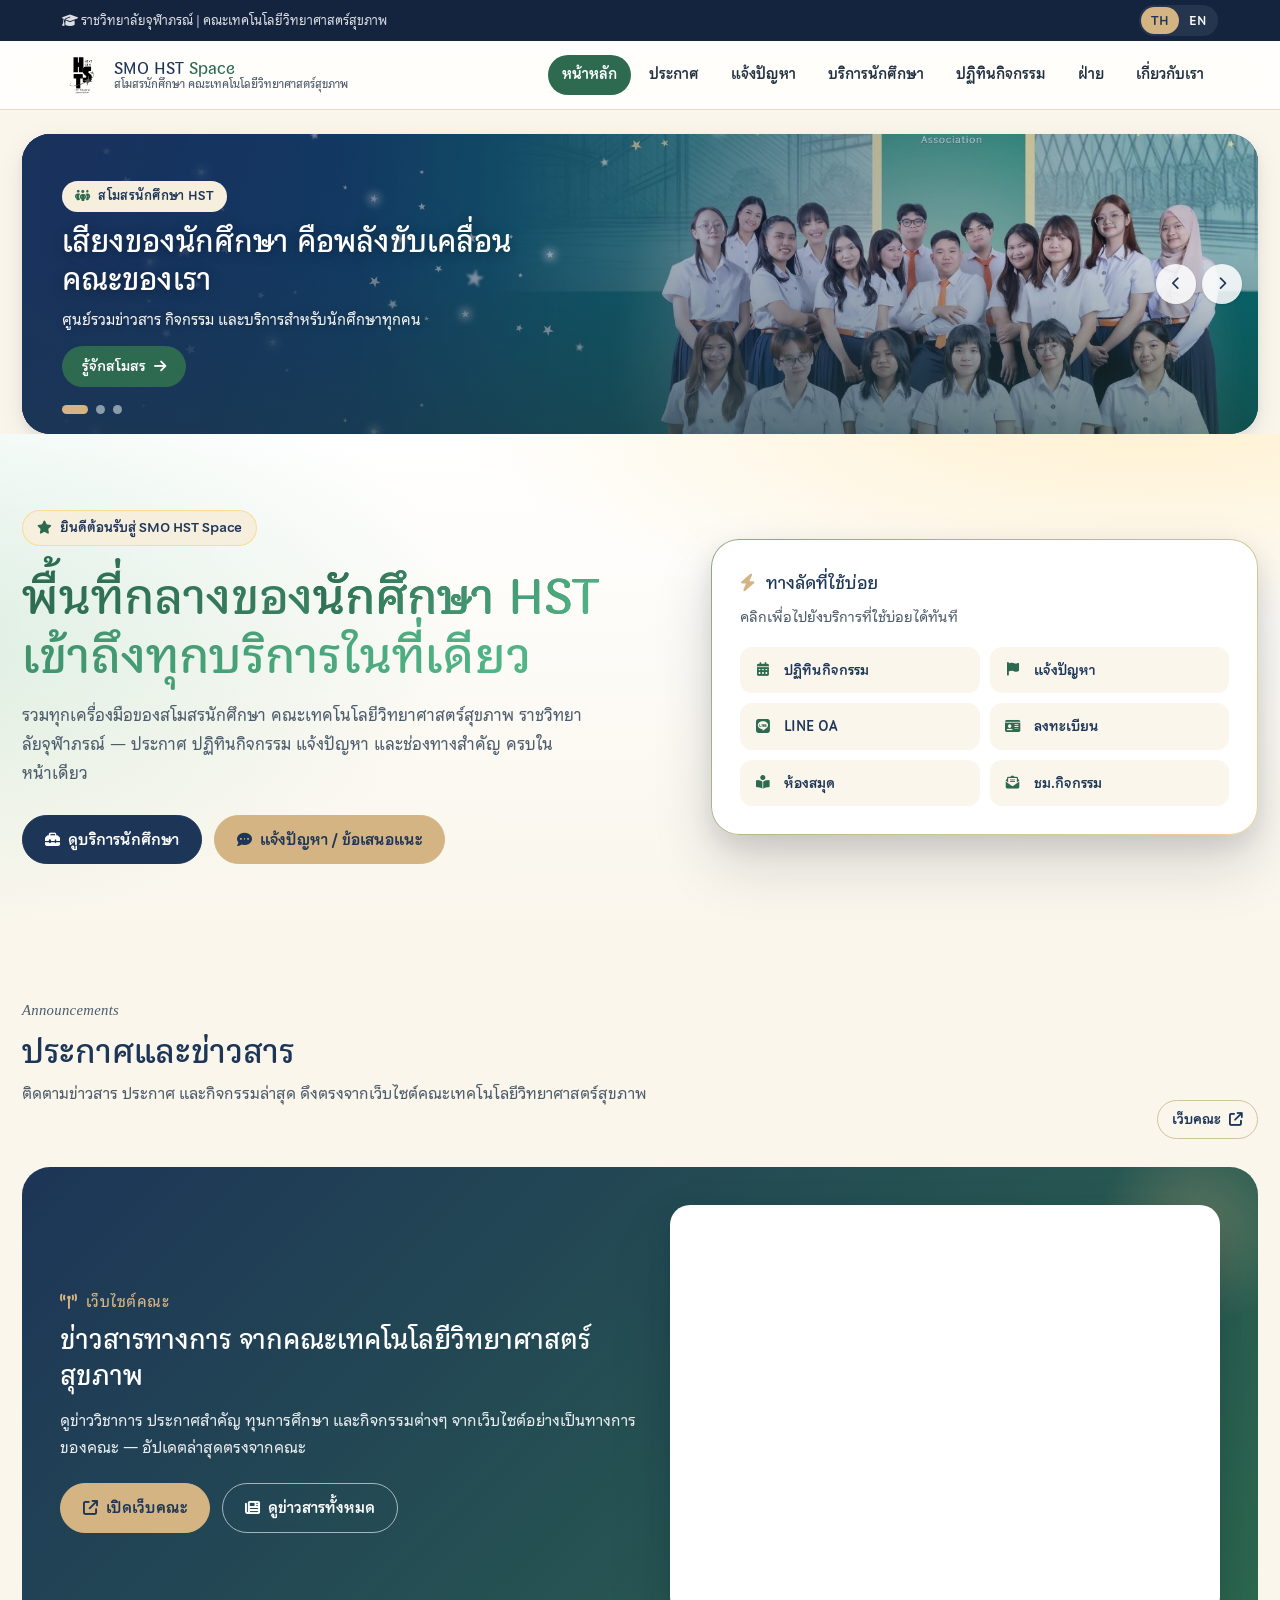
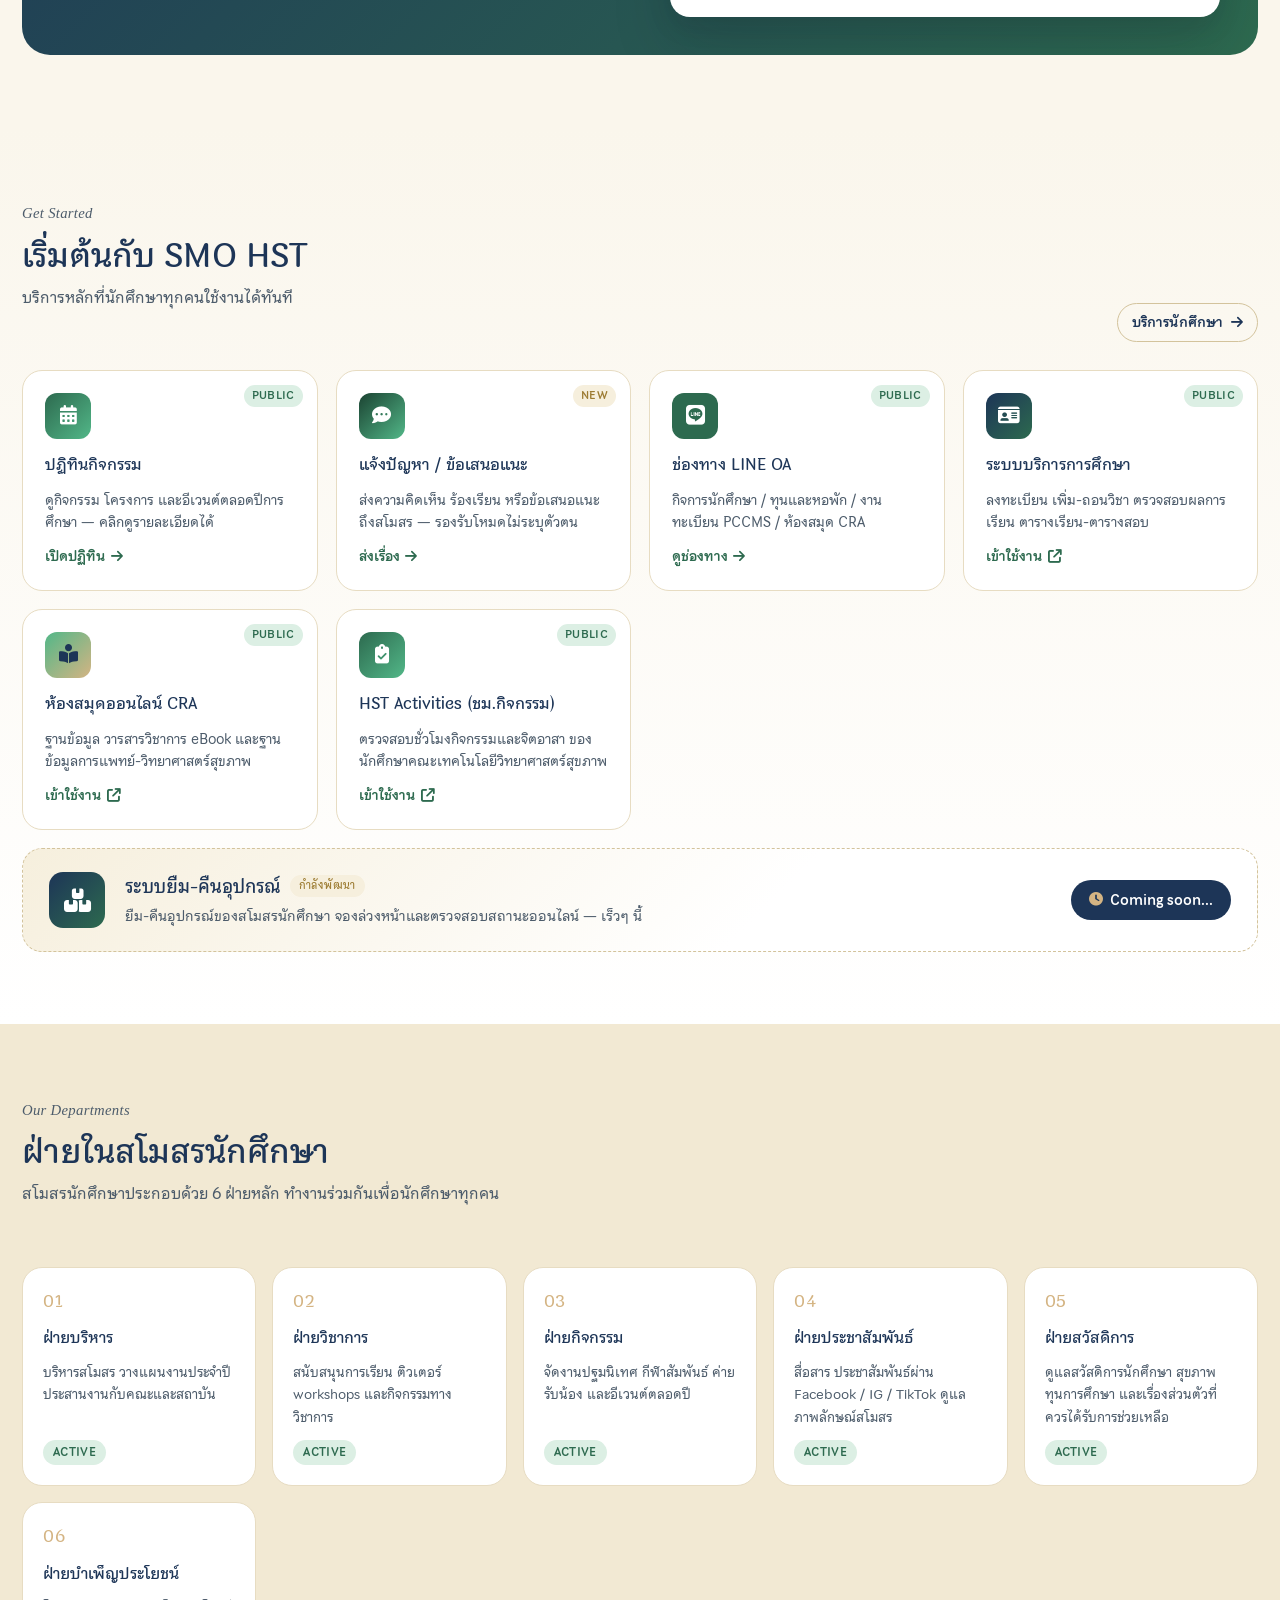
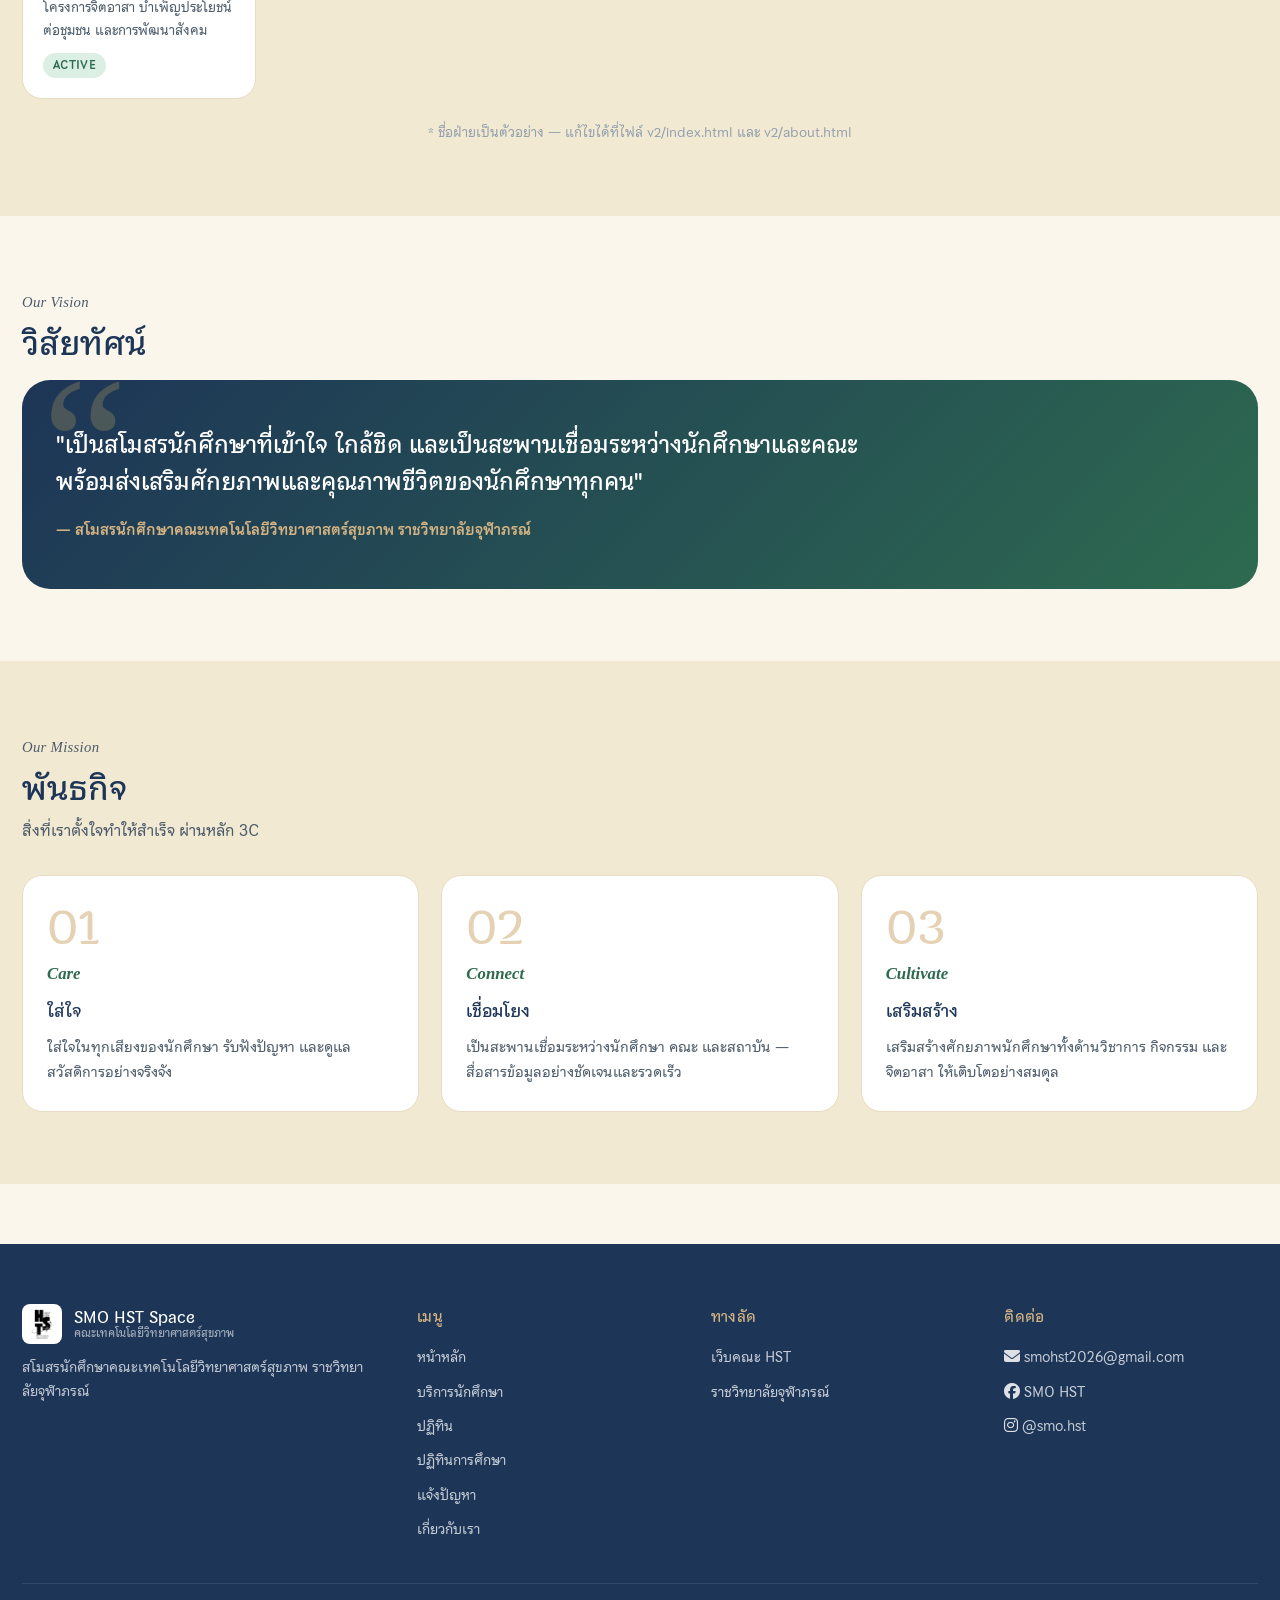
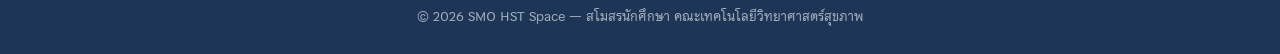
==== commit b96461c3: "Update CSS and JS version in index.html" ====
--- a/index.html
+++ b/index.html
@@ -7,7 +7,7 @@
   <title>SMO HST Space — สโมสรนักศึกษา คณะเทคโนโลยีวิทยาศาสตร์สุขภาพ</title>
   <meta name="description" content="พอร์ทัลสโมสรนักศึกษา คณะเทคโนโลยีวิทยาศาสตร์สุขภาพ ราชวิทยาลัยจุฬาภรณ์ — ประกาศ เครื่องมือ ปฏิทินกิจกรรม และช่องทางแจ้งปัญหาถึงสโมสร" />
   <link rel="stylesheet" href="https://cdnjs.cloudflare.com/ajax/libs/font-awesome/6.4.2/css/all.min.css" />
-  <link rel="stylesheet" href="css/portal.css?v=19" />
+  <link rel="stylesheet" href="css/portal.css?v=21" />
 </head>
 <body>
 
@@ -159,9 +159,9 @@
               <i class="fa-brands fa-line" style="color:var(--green) !important;"></i>
               <span class="th">LINE OA</span><span class="en">LINE OA</span>
             </a>
-            <a href="https://registra.cra.ac.th/" target="_blank" rel="noopener" class="quick-item">
+            <a href="https://reg.cra.ac.th" target="_blank" rel="noopener" class="quick-item">
               <i class="fa-solid fa-id-card"></i>
-              <span class="th">ลงทะเบียนเรียน</span><span class="en">Register</span>
+              <span class="th">ลงทะเบียน</span><span class="en">Register</span>
             </a>
             <a href="https://elibrary-cra.hibrary.me/" target="_blank" rel="noopener" class="quick-item">
               <i class="fa-solid fa-book-open-reader"></i>
@@ -169,7 +169,7 @@
             </a>
             <a href="https://hst.cra.ac.th/activity/login" target="_blank" rel="noopener" class="quick-item">
               <i class="fa-solid fa-envelope-open-text"></i>
-              <span class="th">ตรวจสอบ ชม.กิจกรรม</span><span class="en">Activity hrs</span>
+              <span class="th">ชม.กิจกรรม</span><span class="en">Activity hrs</span>
             </a>
           </div>
         </div>
@@ -281,10 +281,10 @@
           <span class="tool-link"><span class="th">ดูช่องทาง</span><span class="en">View</span> <i class="fa-solid fa-arrow-right"></i></span>
         </a>
 
-        <a href="https://registra.cra.ac.th" target="_blank" rel="noopener" class="tool-card" style="text-decoration:none; color:inherit;">
+        <a href="https://reg.cra.ac.th" target="_blank" rel="noopener" class="tool-card" style="text-decoration:none; color:inherit;">
           <span class="tool-badge public">public</span>
           <div class="tool-icon alt-navy"><i class="fa-solid fa-id-card"></i></div>
-          <h3 class="tool-title th">ระบบสารสนเทศนักศึกษา</h3>
+          <h3 class="tool-title th">ระบบบริการการศึกษา</h3>
           <h3 class="tool-title en">Academic Services</h3>
           <p class="tool-desc th">ลงทะเบียน เพิ่ม-ถอนวิชา ตรวจสอบผลการเรียน ตารางเรียน-ตารางสอบ</p>
           <p class="tool-desc en">Register / drop courses, grades, class &amp; exam schedules</p>
@@ -515,6 +515,6 @@
     </div>
   </footer>
 
-  <script src="js/portal.js?v=19"></script>
+  <script src="js/portal.js?v=21"></script>
 </body>
 </html>
--- a/css/portal.css
+++ b/css/portal.css
@@ -227,15 +227,32 @@
     z-index: 120;
   }
   .nav-links.open { transform: translateX(0); }
-  .nav-links a { width: 100%; border-radius: 10px; padding: 12px 14px; }
-
-  /* พื้นหลังทึบเมื่อเปิดเมนู (แตะเพื่อปิด) */
+  /* เมนูมือถือ: รายการแบบลิสต์สะอาดตา */
+  .nav-links a {
+    width: 100%;
+    border-radius: 8px;
+    padding: 13px 14px;
+    font-size: 0.95rem;
+    color: var(--text);
+    border-bottom: 1px solid var(--border);
+    border-radius: 0;
+  }
+  .nav-links a:last-child { border-bottom: none; }
+  .nav-links a:hover { background: var(--bg-alt); color: var(--green); }
+  /* active แบบเบา: ไฮไลต์อ่อน + ขีดเขียวด้านซ้าย (ไม่ใช่บล็อกเขียวเต็ม) */
+  .nav-links a.active {
+    color: var(--green);
+    background: var(--yellow-soft);
+    border-left: 3px solid var(--green);
+    padding-left: 12px;
+    font-weight: 700;
+  }
+
+  /* พื้นหลังทึบเมื่อเปิดเมนู (แตะเพื่อปิด) — ทึบอ่อน ไม่เบลอ */
   .nav-backdrop {
     position: fixed;
     inset: 0;
-    background: rgba(15, 23, 42, 0.5);
-    backdrop-filter: blur(2px);
-    -webkit-backdrop-filter: blur(2px);
+    background: rgba(15, 23, 42, 0.35);
     opacity: 0;
     visibility: hidden;
     transition: opacity var(--tr), visibility var(--tr);
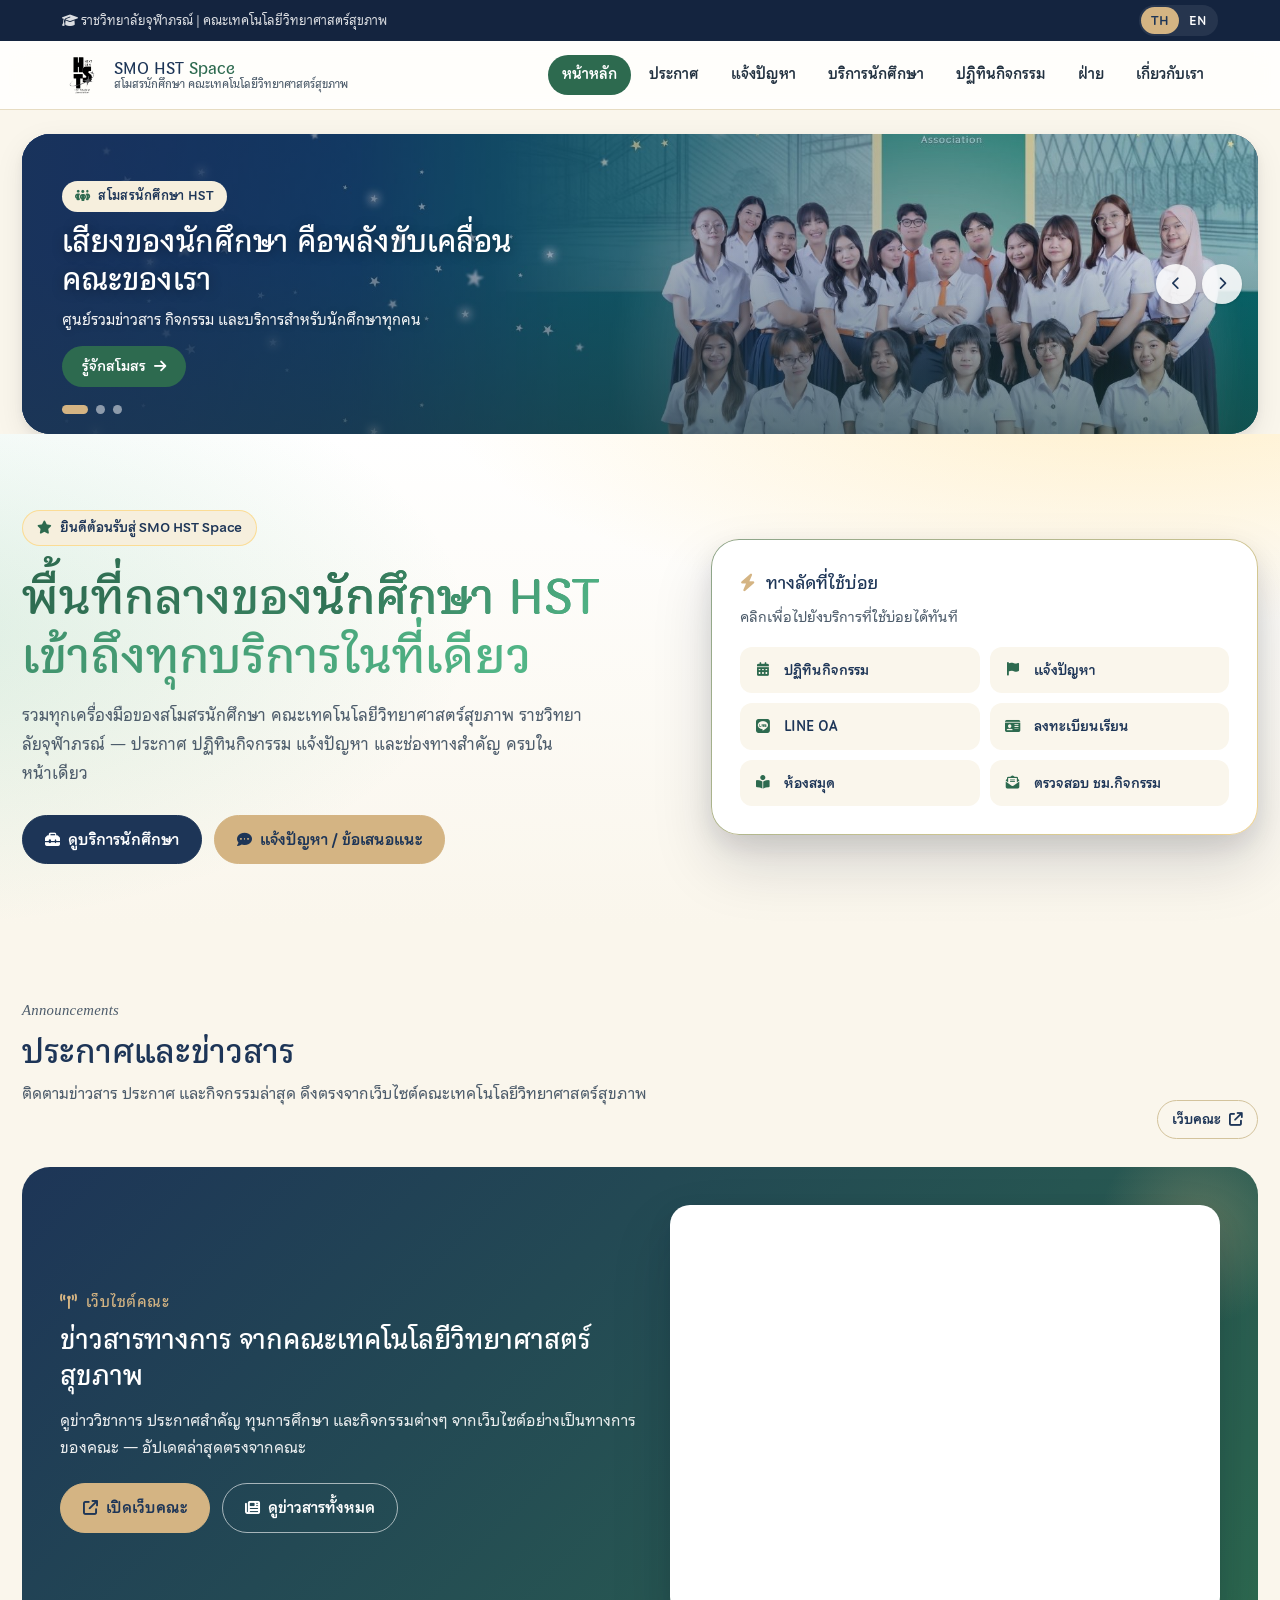
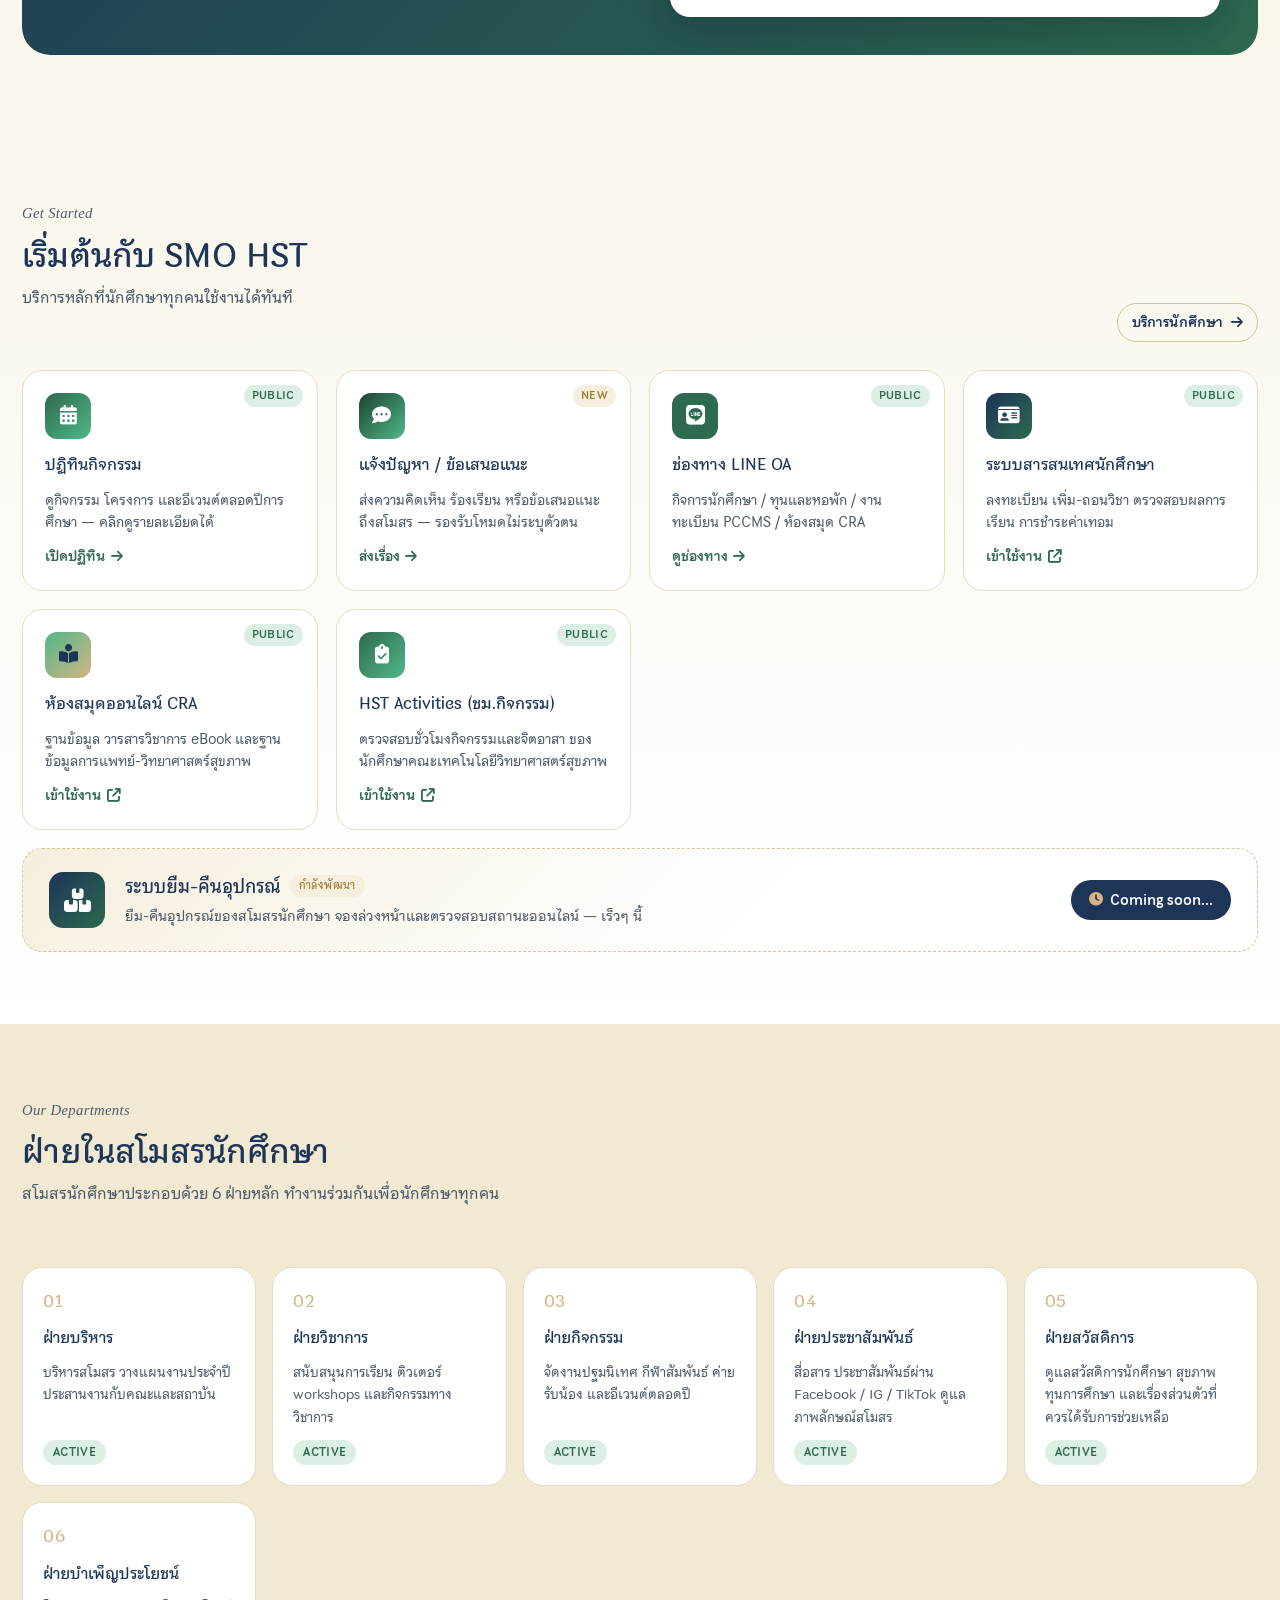
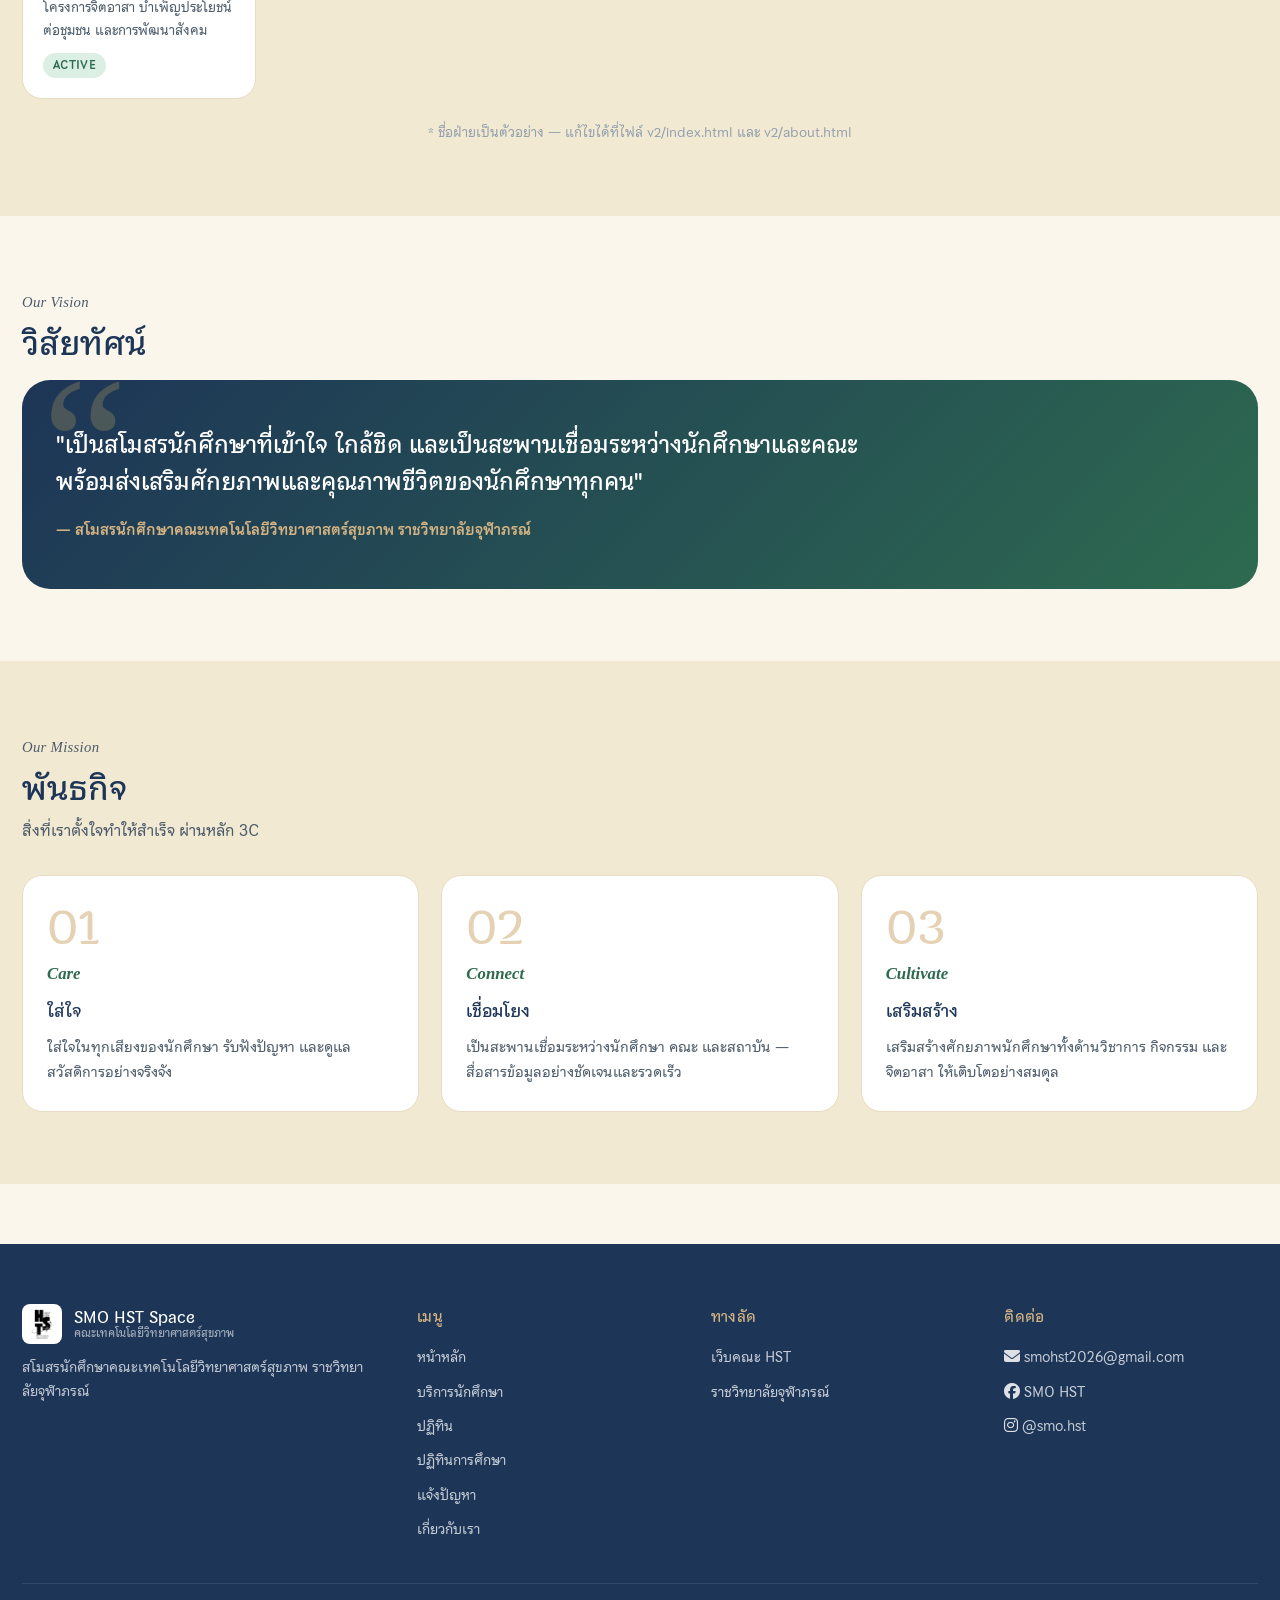
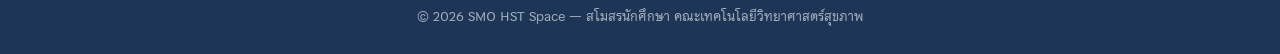
==== commit 23d5b23d: "Update links and text in index.html" ====
--- a/index.html
+++ b/index.html
@@ -159,17 +159,17 @@
               <i class="fa-brands fa-line" style="color:var(--green) !important;"></i>
               <span class="th">LINE OA</span><span class="en">LINE OA</span>
             </a>
-            <a href="https://reg.cra.ac.th" target="_blank" rel="noopener" class="quick-item">
+            <a href="https://registra.cra.ac.th/" target="_blank" rel="noopener" class="quick-item">
               <i class="fa-solid fa-id-card"></i>
-              <span class="th">ลงทะเบียน</span><span class="en">Register</span>
-            </a>
-            <a href="https://elibrary-cra.hibrary.me/" target="_blank" rel="noopener" class="quick-item">
+              <span class="th">ลงทะเบียนเรียน</span><span class="en">Register</span>
+            </a>
+            <a href="https://pccms.cra.ac.th/facilities/cra-library/" target="_blank" rel="noopener" class="quick-item">
               <i class="fa-solid fa-book-open-reader"></i>
               <span class="th">ห้องสมุด</span><span class="en">Library</span>
             </a>
             <a href="https://hst.cra.ac.th/activity/login" target="_blank" rel="noopener" class="quick-item">
               <i class="fa-solid fa-envelope-open-text"></i>
-              <span class="th">ชม.กิจกรรม</span><span class="en">Activity hrs</span>
+              <span class="th">ตรวจสอบ ชม.กิจกรรม</span><span class="en">Activity hrs</span>
             </a>
           </div>
         </div>
@@ -281,17 +281,17 @@
           <span class="tool-link"><span class="th">ดูช่องทาง</span><span class="en">View</span> <i class="fa-solid fa-arrow-right"></i></span>
         </a>
 
-        <a href="https://reg.cra.ac.th" target="_blank" rel="noopener" class="tool-card" style="text-decoration:none; color:inherit;">
+        <a href="https://registra.cra.ac.th/" target="_blank" rel="noopener" class="tool-card" style="text-decoration:none; color:inherit;">
           <span class="tool-badge public">public</span>
           <div class="tool-icon alt-navy"><i class="fa-solid fa-id-card"></i></div>
-          <h3 class="tool-title th">ระบบบริการการศึกษา</h3>
+          <h3 class="tool-title th">ระบบสารสนเทศนักศึกษา</h3>
           <h3 class="tool-title en">Academic Services</h3>
-          <p class="tool-desc th">ลงทะเบียน เพิ่ม-ถอนวิชา ตรวจสอบผลการเรียน ตารางเรียน-ตารางสอบ</p>
+          <p class="tool-desc th">ลงทะเบียน เพิ่ม-ถอนวิชา ตรวจสอบผลการเรียน การชำระค่าเทอม</p>
           <p class="tool-desc en">Register / drop courses, grades, class &amp; exam schedules</p>
           <span class="tool-link"><span class="th">เข้าใช้งาน</span><span class="en">Open</span> <i class="fa-solid fa-arrow-up-right-from-square"></i></span>
         </a>
 
-        <a href="https://elibrary-cra.hibrary.me/" target="_blank" rel="noopener" class="tool-card" style="text-decoration:none; color:inherit;">
+        <a href="https://pccms.cra.ac.th/facilities/cra-library/" target="_blank" rel="noopener" class="tool-card" style="text-decoration:none; color:inherit;">
           <span class="tool-badge public">public</span>
           <div class="tool-icon alt-yellow"><i class="fa-solid fa-book-open-reader"></i></div>
           <h3 class="tool-title th">ห้องสมุดออนไลน์ CRA</h3>
--- a/css/portal.css
+++ b/css/portal.css
@@ -156,7 +156,7 @@
   border-bottom: 1px solid var(--border);
   position: sticky;
   top: 0;
-  z-index: 100;
+  z-index: 130;                     /* หัวเว็บอยู่เหนือ backdrop เสมอ — ปุ่มเมนูกดได้ตลอด */
 }
 .portal-nav {
   max-width: var(--max-w);
@@ -203,6 +203,9 @@
   align-items: center;
   justify-content: center;
   font-size: 1.2rem;
+  cursor: pointer;
+  position: relative;
+  z-index: 130;                     /* อยู่เหนือ drawer(120) และ backdrop(110) เสมอ — กดเปิด/ปิดได้ตลอด */
 }
 
 @media (max-width: 1024px) {
@@ -248,14 +251,14 @@
     font-weight: 700;
   }
 
-  /* พื้นหลังทึบเมื่อเปิดเมนู (แตะเพื่อปิด) — ทึบอ่อน ไม่เบลอ */
+  /* ชั้นแตะเพื่อปิดเมนู — โปร่งใส ไม่ทำให้พื้นหลังทึบ */
   .nav-backdrop {
     position: fixed;
-    inset: 0;
-    background: rgba(15, 23, 42, 0.35);
+    top: var(--header-h); left: 0; right: 0; bottom: 0;
+    background: transparent;
     opacity: 0;
     visibility: hidden;
-    transition: opacity var(--tr), visibility var(--tr);
+    transition: visibility var(--tr);
     z-index: 110;
   }
   .nav-backdrop.show { opacity: 1; visibility: visible; }
